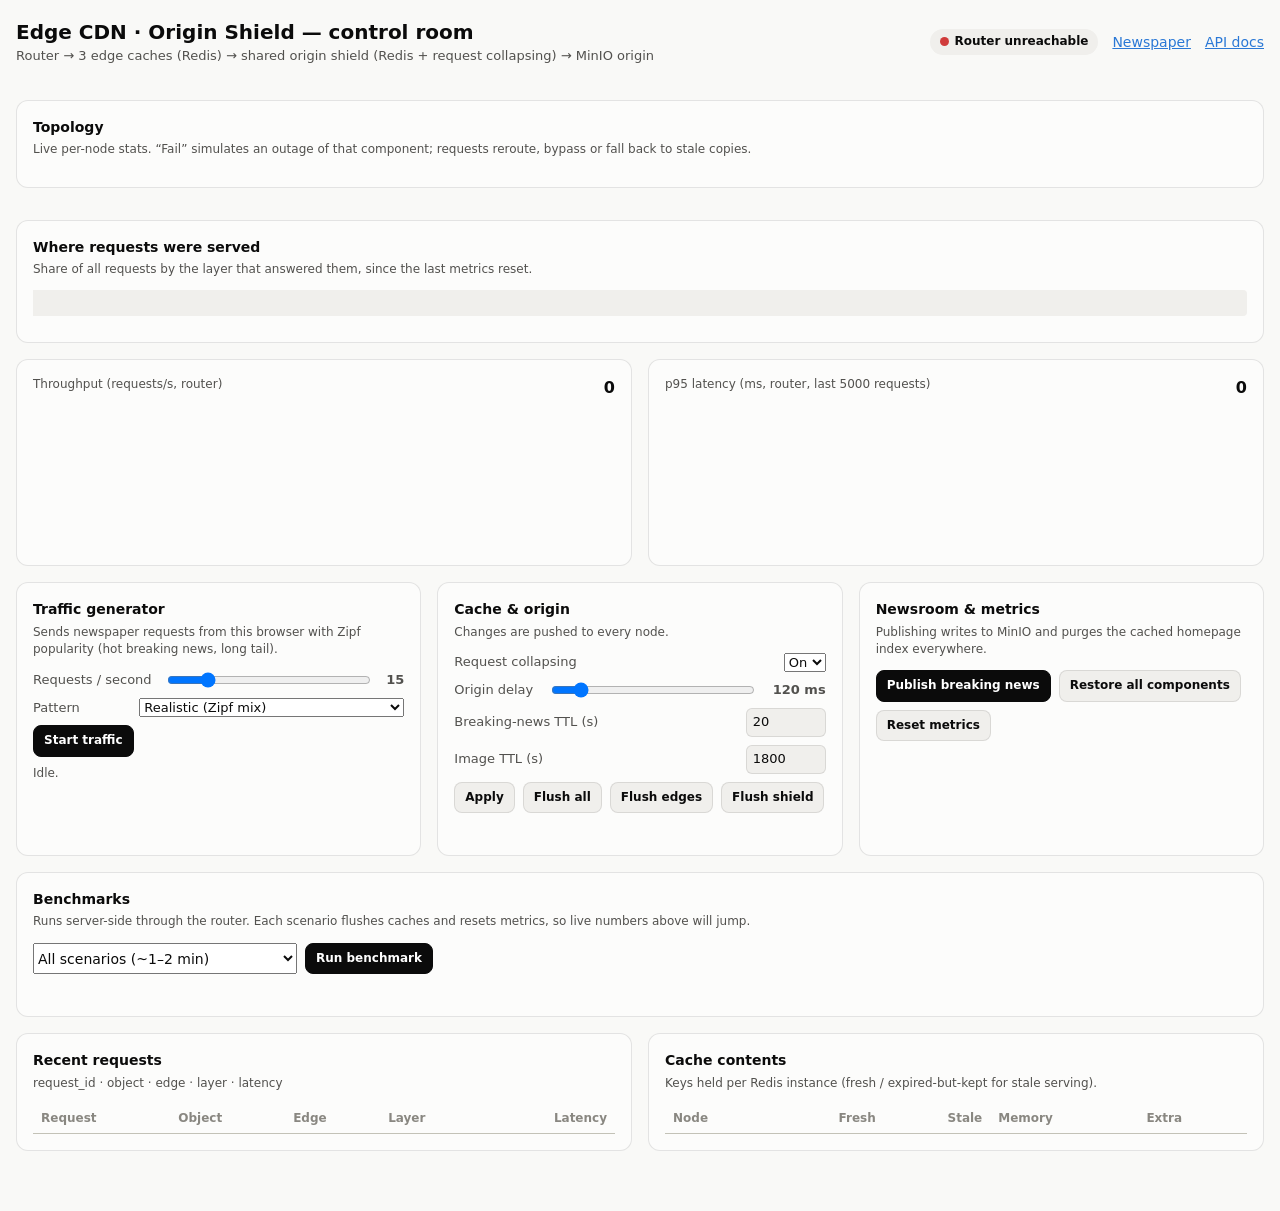
==== services/web/dashboard.html @ c7ac7384 "Fixed the stop button" ====
<!doctype html>
<html lang="en">
<head>
<meta charset="utf-8">
<meta name="viewport" content="width=device-width, initial-scale=1">
<title>CDN Control Room</title>
<script src="config.js"></script>
<script>document.write('<link rel="icon" href="' + CDN_API + '/content/static:logo.svg" type="image/svg+xml">');</script>
<style>
:root {
  color-scheme: light;
  --page: #f9f9f7; --surface: #fcfcfb; --surface-2: #f0efec;
  --ink: #0b0b0b; --ink-2: #52514e; --muted: #898781;
  --grid: #e1e0d9; --axis: #c3c2b7; --border: rgba(11,11,11,0.10);
  --s1: #2a78d6; --s2: #eb6834; --s3: #1baf7a; --s4: #eda100; --s5: #e87ba4;
  --good: #0ca30c; --warning: #fab219; --critical: #d03b3b;
  --btn: #0b0b0b; --btn-ink: #ffffff;
}
@media (prefers-color-scheme: dark) {
  :root:not([data-theme="light"]) {
    color-scheme: dark;
    --page: #0d0d0d; --surface: #1a1a19; --surface-2: #262624;
    --ink: #f0efec; --ink-2: #c3c2b7; --muted: #898781;
    --grid: #2c2c2a; --axis: #383835; --border: rgba(255,255,255,0.10);
    --s1: #3987e5; --s2: #d95926; --s3: #199e70; --s4: #c98500; --s5: #d55181;
    --btn: #f0efec; --btn-ink: #0b0b0b;
  }
}
:root[data-theme="dark"] {
  color-scheme: dark;
  --page: #0d0d0d; --surface: #1a1a19; --surface-2: #262624;
  --ink: #f0efec; --ink-2: #c3c2b7; --muted: #898781;
  --grid: #2c2c2a; --axis: #383835; --border: rgba(255,255,255,0.10);
  --s1: #3987e5; --s2: #d95926; --s3: #199e70; --s4: #c98500; --s5: #d55181;
  --btn: #f0efec; --btn-ink: #0b0b0b;
}
* { box-sizing: border-box; }
body { margin: 0; background: var(--page); color: var(--ink); font: 14px/1.45 system-ui, -apple-system, "Segoe UI", sans-serif; }
a { color: var(--s1); }
.wrap { max-width: 1280px; margin: 0 auto; padding: 0 16px 60px; }
header.top { display: flex; align-items: center; justify-content: space-between; gap: 12px; padding: 18px 0; flex-wrap: wrap; }
header.top h1 { font-size: 20px; margin: 0; }
header.top .sub { color: var(--ink-2); font-size: 13px; }
.links { display: flex; gap: 14px; align-items: center; flex-wrap: wrap; }
.pill { display: inline-flex; align-items: center; gap: 6px; padding: 4px 10px; border-radius: 99px; background: var(--surface-2); font-weight: 600; font-size: 12px; }
.dot { width: 9px; height: 9px; border-radius: 50%; display: inline-block; flex: none; }
.panel { background: var(--surface); border: 1px solid var(--border); border-radius: 12px; padding: 16px; margin-top: 16px; }
.panel h2 { font-size: 14px; margin: 0 0 4px; }
.panel .hint { color: var(--ink-2); font-size: 12px; margin: 0 0 12px; }
.row { display: grid; gap: 16px; }
.row.two { grid-template-columns: minmax(0, 1fr) minmax(0, 1fr); }
.row.three { grid-template-columns: repeat(3, minmax(0, 1fr)); }

/* topology */
.topo { display: grid; grid-template-columns: 1fr 1fr 1.2fr 1.1fr 1.1fr; gap: 26px; align-items: center; }
.col { display: flex; flex-direction: column; gap: 10px; position: relative; }
.col:not(:last-child)::after { content: "→"; position: absolute; right: -20px; top: 50%; transform: translateY(-50%); color: var(--muted); font-size: 18px; }
.node { border: 1px solid var(--border); border-radius: 10px; padding: 10px; background: var(--surface); }
.node.down { border-color: var(--critical); box-shadow: inset 0 0 0 1px var(--critical); }
.node .name { font-weight: 700; display: flex; align-items: center; justify-content: space-between; gap: 6px; }
.node .role { color: var(--muted); font-size: 11px; }
.node .stats { display: grid; grid-template-columns: 1fr 1fr; gap: 2px 8px; margin: 8px 0; font-size: 12px; font-variant-numeric: tabular-nums; }
.node .stats b { font-weight: 600; }
.node .stats span { color: var(--ink-2); }
.status { font-size: 11px; font-weight: 700; display: inline-flex; align-items: center; gap: 4px; }
button, select, input { font: inherit; color: var(--ink); }
button { border: 1px solid var(--border); background: var(--surface-2); padding: 6px 10px; border-radius: 8px; cursor: pointer; font-weight: 600; font-size: 12px; }
button:hover { border-color: var(--axis); }
button.primary { background: var(--btn); color: var(--btn-ink); border-color: var(--btn); }
button.danger { color: var(--critical); }
button:disabled { opacity: .5; cursor: not-allowed; }
.node button { width: 100%; }

/* KPI tiles */
.tiles { display: grid; grid-template-columns: repeat(5, minmax(0, 1fr)); gap: 12px; }
.tile { background: var(--surface); border: 1px solid var(--border); border-radius: 12px; padding: 12px 14px; }
.tile .label { color: var(--ink-2); font-size: 12px; }
.tile .value { font-size: 26px; font-weight: 650; margin-top: 2px; }
.tile .note { color: var(--muted); font-size: 11px; }

/* layer mix */
.stack { display: flex; height: 26px; gap: 2px; margin: 8px 0 10px; }
.stack div { min-width: 0; height: 100%; }
.stack div:first-child { border-radius: 4px 0 0 4px; }
.stack div:last-child { border-radius: 0 4px 4px 0; }
.stack .empty { flex: 1; background: var(--surface-2); border-radius: 4px; }
.legend { display: flex; flex-wrap: wrap; gap: 6px 16px; font-size: 12px; color: var(--ink-2); }
.legend span { display: inline-flex; gap: 6px; align-items: center; }
.legend b { color: var(--ink); font-variant-numeric: tabular-nums; }

/* charts */
.chart { position: relative; height: 150px; }
.chart svg { width: 100%; height: 100%; display: block; overflow: visible; }
.tip { position: absolute; pointer-events: none; background: var(--ink); color: var(--page); font-size: 12px; padding: 4px 8px; border-radius: 6px; white-space: nowrap; transform: translate(-50%, -120%); display: none; }
.chart-title { display: flex; justify-content: space-between; color: var(--ink-2); font-size: 12px; }
.chart-title b { color: var(--ink); font-size: 16px; }

/* controls */
.controls label { display: flex; justify-content: space-between; gap: 8px; align-items: center; margin: 8px 0; color: var(--ink-2); font-size: 13px; }
.controls input[type=range] { flex: 1; max-width: 55%; }
.controls input[type=number] { width: 80px; padding: 4px 6px; border-radius: 6px; border: 1px solid var(--border); background: var(--surface-2); }
.btns { display: flex; flex-wrap: wrap; gap: 8px; margin-top: 8px; }
.msg { font-size: 12px; color: var(--ink-2); min-height: 18px; margin-top: 8px; }

/* tables */
table { width: 100%; border-collapse: collapse; font-size: 12px; font-variant-numeric: tabular-nums; }
th { text-align: left; color: var(--muted); font-weight: 600; padding: 6px 8px; border-bottom: 1px solid var(--axis); white-space: nowrap; }
td { padding: 6px 8px; border-bottom: 1px solid var(--grid); white-space: nowrap; }
td.num, th.num { text-align: right; }
.scroll { overflow-x: auto; }
.reqs { max-height: 320px; overflow: auto; }

/* benchmark results */
.bench { margin-top: 14px; border-top: 1px solid var(--grid); padding-top: 12px; }
.bench h3 { font-size: 13px; margin: 0; }
.bench p { margin: 2px 0 10px; color: var(--ink-2); font-size: 12px; }
.bars { display: grid; grid-template-columns: minmax(120px, 190px) 1fr; gap: 6px 10px; align-items: center; margin-bottom: 10px; font-size: 12px; }
.bar { height: 16px; background: var(--s1); border-radius: 0 4px 4px 0; min-width: 2px; position: relative; }
.bar-wrap { display: flex; align-items: center; gap: 8px; }
.bar-wrap span { color: var(--ink); font-variant-numeric: tabular-nums; white-space: nowrap; }
.kv { display: flex; flex-wrap: wrap; gap: 6px 14px; font-size: 12px; color: var(--ink-2); margin: 6px 0 4px; }
.kv b { color: var(--ink); }

@media (max-width: 1000px) {
  .topo { grid-template-columns: 1fr; gap: 22px; }
  .col:not(:last-child)::after { content: "↓"; right: 50%; top: auto; bottom: -21px; transform: none; }
  .tiles { grid-template-columns: repeat(2, minmax(0, 1fr)); }
  .row.two, .row.three { grid-template-columns: 1fr; }
}
</style>
</head>
<body>
<div class="wrap">
  <header class="top">
    <div><h1>Edge CDN · Origin Shield — control room</h1>
      <div class="sub">Router → 3 edge caches (Redis) → shared origin shield (Redis + request collapsing) → MinIO origin</div></div>
    <div class="links"><span class="pill" id="overall"><span class="dot"></span>…</span>
      <a href="index.html">Newspaper</a><a id="api-docs" href="#">API docs</a></div>
  </header>

  <section class="panel">
    <h2>Topology</h2>
    <p class="hint">Live per-node stats. “Fail” simulates an outage of that component; requests reroute, bypass or fall back to stale copies.</p>
    <div class="topo" id="topo"></div>
  </section>

  <section class="tiles" id="tiles" style="margin-top:16px"></section>

  <section class="panel">
    <h2>Where requests were served</h2>
    <p class="hint">Share of all requests by the layer that answered them, since the last metrics reset.</p>
    <div class="stack" id="stack"><div class="empty"></div></div>
    <div class="legend" id="legend"></div>
  </section>

  <div class="row two">
    <section class="panel"><div class="chart-title"><span>Throughput (requests/s, router)</span><b id="rps-now">0</b></div>
      <div class="chart" id="chart-rps"></div></section>
    <section class="panel"><div class="chart-title"><span>p95 latency (ms, router, last 5000 requests)</span><b id="p95-now">0</b></div>
      <div class="chart" id="chart-p95"></div></section>
  </div>

  <div class="row three">
    <section class="panel controls">
      <h2>Traffic generator</h2>
      <p class="hint">Sends newspaper requests from this browser with Zipf popularity (hot breaking news, long tail).</p>
      <label>Requests / second <input type="range" id="rps" min="1" max="80" value="15"><b id="rps-val">15</b></label>
      <label>Pattern <select id="pattern"><option value="zipf">Realistic (Zipf mix)</option>
        <option value="breaking">Breaking-news burst (one hot article)</option><option value="uniform">Uniform (cache-unfriendly)</option></select></label>
      <div class="btns"><button class="primary" id="traffic">Start traffic</button></div>
      <div class="msg" id="traffic-msg">Idle.</div>
    </section>

    <section class="panel controls">
      <h2>Cache &amp; origin</h2>
      <p class="hint">Changes are pushed to every node.</p>
      <label>Request collapsing <select id="collapsing"><option value="true">On</option><option value="false">Off</option></select></label>
      <label>Origin delay <input type="range" id="delay" min="0" max="1000" step="10" value="120"><b id="delay-val">120 ms</b></label>
      <label>Breaking-news TTL (s) <input type="number" id="ttl-breaking" min="1" value="20"></label>
      <label>Image TTL (s) <input type="number" id="ttl-image" min="1" value="1800"></label>
      <div class="btns"><button id="apply">Apply</button><button id="flush-all">Flush all</button>
        <button id="flush-edges">Flush edges</button><button id="flush-shield">Flush shield</button></div>
      <div class="msg" id="config-msg"></div>
    </section>

    <section class="panel controls">
      <h2>Newsroom &amp; metrics</h2>
      <p class="hint">Publishing writes to MinIO and purges the cached homepage index everywhere.</p>
      <div class="btns"><button class="primary" id="publish">Publish breaking news</button>
        <button id="restore">Restore all components</button><button id="reset">Reset metrics</button></div>
      <div class="msg" id="news-msg"></div>
    </section>
  </div>

  <section class="panel">
    <h2>Benchmarks</h2>
    <p class="hint">Runs server-side through the router. Each scenario flushes caches and resets metrics, so live numbers above will jump.</p>
    <div class="btns">
      <select id="scenario">
        <option value="all">All scenarios (~1–2 min)</option>
        <option value="workload">Realistic workload</option>
        <option value="direct_vs_edge">Direct origin vs edge cache</option>
        <option value="shield_vs_origin">Shield hit vs origin fetch</option>
        <option value="collapsing">With vs without request collapsing</option>
        <option value="delayed_origin">Normal vs delayed origin</option>
        <option value="failures">Edge / shield / origin failures</option>
      </select>
      <button class="primary" id="run-bench">Run benchmark</button>
    </div>
    <div class="msg" id="bench-msg"></div>
    <div id="bench-results"></div>
  </section>

  <div class="row two">
    <section class="panel"><h2>Recent requests</h2><p class="hint">request_id · object · edge · layer · latency</p>
      <div class="reqs scroll"><table><thead><tr><th>Request</th><th>Object</th><th>Edge</th><th>Layer</th><th class="num">Latency</th></tr></thead>
        <tbody id="reqs"></tbody></table></div></section>
    <section class="panel"><h2>Cache contents</h2><p class="hint">Keys held per Redis instance (fresh / expired-but-kept for stale serving).</p>
      <div class="scroll"><table><thead><tr><th>Node</th><th class="num">Fresh</th><th class="num">Stale</th><th>Memory</th><th>Extra</th></tr></thead>
        <tbody id="caches"></tbody></table></div></section>
  </div>
</div>

<script>
"use strict";
const LAYERS = [
  ["HIT-EDGE", "Edge hit", "--s1"],
  ["HIT-SHIELD", "Shield hit", "--s2"],
  ["MISS-ORIGIN", "Origin fetch", "--s3"],
  ["MISS-COLLAPSED", "Collapsed wait", "--s4"],
  ["STALE", "Stale served", "--s5"],
  ["ERROR", "Error", "--critical"],
];
const layerGroup = (l) => l.startsWith("STALE") ? "STALE" : l === "MISS-ORIGIN-BYPASS" ? "MISS-ORIGIN"
  : LAYERS.some(([k]) => k === l) ? l : "ERROR";
const $ = (id) => document.getElementById(id);
const esc = (s) => String(s ?? "").replace(/[&<>"']/g, (c) => ({ "&": "&amp;", "<": "&lt;", ">": "&gt;", '"': "&quot;", "'": "&#39;" }[c]));
const pct = (v) => (v * 100).toFixed(1) + "%";
const fmt = (v, d = 0) => Number(v || 0).toLocaleString(undefined, { maximumFractionDigits: d, minimumFractionDigits: d });
const history = { rps: [], p95: [] };
let last = null;

$("api-docs").href = CDN_API + "/docs";
let controlToken = "";
try { controlToken = sessionStorage.getItem("control-token") || ""; } catch (e) { /* storage blocked */ }

async function api(path, opts = {}) {
  const headers = { "content-type": "application/json" };
  if (controlToken) headers["x-control-token"] = controlToken;
  const resp = await fetch(CDN_API + path, { headers, ...opts,
    body: opts.body ? JSON.stringify(opts.body) : undefined });
  if (resp.status === 401) {
    const entered = window.prompt("This action needs the control token (CONTROL_TOKEN):");
    if (entered) {
      controlToken = entered.trim();
      try { sessionStorage.setItem("control-token", controlToken); } catch (e) { /* storage blocked */ }
      return api(path, opts);
    }
    throw new Error("control token required");
  }
  const data = await resp.json().catch(() => ({}));
  if (!resp.ok) throw new Error(data.error || resp.status);
  return data;
}

/* ---------- topology */
const NODE_ORDER = [["users"], ["router"], ["edge-1", "edge-2", "edge-3"], ["shield"], ["origin"]];
function nodeCard(name, m, health) {
  if (name === "users") {
    return `<div class="node"><div class="name">Readers</div><div class="role">browsers + load generator</div>
      <div class="stats"><span>sent</span><b>${fmt(gen.sent)}</b><span>failed</span><b>${fmt(gen.failed)}</b></div></div>`;
  }
  if (name === "router") {
    const s = m.summary;
    return `<div class="node"><div class="name">Router <span class="status"><span class="dot" style="background:var(--good)"></span>UP</span></div>
      <div class="role">round-robin + health checks</div>
      <div class="stats"><span>req/s</span><b>${fmt(s.throughput_rps, 1)}</b><span>p95</span><b>${fmt(s.p95_latency_ms, 1)} ms</b>
      <span>failovers</span><b>${fmt(s.failovers)}</b><span>errors</span><b>${fmt(s.errors)}</b></div></div>`;
  }
  const n = m.nodes[name] || {};
  const up = health[name] ? health[name].up : false;
  const down = n.down || !up;
  const c = n.counters || {};
  const lat = n.latency || {};
  const status = down ? `<span class="status" style="color:var(--critical)"><span class="dot" style="background:var(--critical)"></span>DOWN</span>`
    : `<span class="status"><span class="dot" style="background:var(--good)"></span>UP</span>`;
  let stats = "";
  if (name.startsWith("edge")) {
    const req = c.requests || 0;
    stats = `<span>hit</span><b>${req ? pct((c.hits || 0) / req) : "–"}</b><span>p95</span><b>${fmt(lat.p95_ms, 1)} ms</b>
      <span>served</span><b>${fmt(req)}</b><span>bypass</span><b>${fmt(c.shield_bypass)}</b>`;
  } else if (name === "shield") {
    const req = c.requests || 0;
    stats = `<span>hit</span><b>${req ? pct((c.hits || 0) / req) : "–"}</b><span>collapsed</span><b>${fmt(c.collapsed)}</b>
      <span>origin fetch</span><b>${fmt(c.origin_fetches)}</b><span>stale</span><b>${fmt(c.stale_served)}</b>
      <span>circuit</span><b>${esc(shieldExtra.circuit || "–")}</b><span>pool</span><b>${esc(shieldExtra.pool || "–")}</b>`;
  } else {
    stats = `<span>requests</span><b>${fmt(c.origin_requests)}</b><span>p95</span><b>${fmt(lat.p95_ms, 1)} ms</b>
      <span>errors</span><b>${fmt(c.storage_errors)}</b><span>published</span><b>${fmt(c.published)}</b>`;
  }
  const role = name.startsWith("edge") ? "FastAPI + Redis" : name === "shield" ? "FastAPI + shared Redis" : "FastAPI + MinIO";
  return `<div class="node ${down ? "down" : ""}"><div class="name">${esc(name)} ${status}</div><div class="role">${role}</div>
    <div class="stats">${stats}</div>
    <button class="${down ? "" : "danger"}" data-fail="${esc(name)}" data-down="${down ? "false" : "true"}">${down ? "Restore" : "Fail"}</button></div>`;
}
let shieldExtra = {};
function renderTopo(m) {
  $("topo").innerHTML = NODE_ORDER.map((col) => `<div class="col">${col.map((n) => nodeCard(n, m, m.health)).join("")}</div>`).join("");
}
$("topo").addEventListener("click", async (ev) => {
  const b = ev.target.closest("button[data-fail]");
  if (!b) return;
  b.disabled = true;
  try { await api(`/failure/${b.dataset.fail}`, { method: "POST", body: { down: b.dataset.down === "true" } }); }
  catch (e) { alert(e.message); }
  refresh();
});

/* ---------- tiles + layer mix */
function renderTiles(s) {
  const tiles = [
    ["Requests", fmt(s.total_requests), "through the router"],
    ["Edge hit ratio", pct(s.edge_hit_ratio), "served by the first edge"],
    ["Cache hit ratio", pct(s.cache_hit_ratio), "edge + shield + stale"],
    ["Avg latency", fmt(s.avg_latency_ms, 1) + " ms", `p95 ${fmt(s.p95_latency_ms, 1)} · p99 ${fmt(s.p99_latency_ms, 1)} ms`],
    ["Throughput", fmt(s.throughput_rps, 1) + " /s", "last 10 s"],
    ["Origin requests", fmt(s.origin_requests), "reached MinIO"],
    ["Shield hit ratio", pct(s.shield_hit_ratio), "of edge misses"],
    ["Collapsing efficiency", pct(s.collapsing_efficiency), `${fmt(s.collapsed_requests)} requests rode along`],
    ["Stale served", fmt(s.stale_served), `${fmt(s.shield_bypasses)} shield bypasses`],
    ["Miss rate", pct(s.miss_rate), `${fmt(s.failovers)} failovers · ${fmt(s.errors)} errors`],
  ];
  $("tiles").innerHTML = tiles.map(([l, v, n]) => `<div class="tile"><div class="label">${l}</div><div class="value">${v}</div><div class="note">${n}</div></div>`).join("");
}
function renderStack(s) {
  const groups = {};
  Object.entries(s.layers || {}).forEach(([k, v]) => { const g = layerGroup(k); groups[g] = (groups[g] || 0) + v; });
  const total = Object.values(groups).reduce((a, b) => a + b, 0);
  $("stack").innerHTML = total ? LAYERS.filter(([k]) => groups[k]).map(([k, label, color]) =>
    `<div title="${label}: ${fmt(groups[k])} (${pct(groups[k] / total)})" style="flex:${groups[k]};background:var(${color})"></div>`).join("")
    : `<div class="empty"></div>`;
  $("legend").innerHTML = LAYERS.map(([k, label, color]) =>
    `<span><span class="dot" style="background:var(${color})"></span>${label} <b>${fmt(groups[k] || 0)}</b>${total ? ` (${pct((groups[k] || 0) / total)})` : ""}</span>`).join("");
}

/* ---------- line charts with hover */
function lineChart(el, points, unit) {
  const w = el.clientWidth || 400, h = el.clientHeight || 150, padL = 36, padB = 18;
  const max = Math.max(1, ...points.map((p) => p.v)) * 1.15;
  const x = (i) => padL + (i / Math.max(1, 59)) * (w - padL - 4);
  const y = (v) => (h - padB) - (v / max) * (h - padB - 6);
  const ticks = [0, max / 2, max].map((t) => `<line x1="${padL}" x2="${w}" y1="${y(t)}" y2="${y(t)}" stroke="var(--grid)"/>
    <text x="${padL - 6}" y="${y(t) + 4}" text-anchor="end" font-size="10" fill="var(--muted)">${fmt(t, t < 10 ? 1 : 0)}</text>`).join("");
  const path = points.map((p, i) => `${i ? "L" : "M"}${x(i).toFixed(1)},${y(p.v).toFixed(1)}`).join("");
  el.innerHTML = `<svg viewBox="0 0 ${w} ${h}" preserveAspectRatio="none">${ticks}
    <line x1="${padL}" x2="${w}" y1="${h - padB}" y2="${h - padB}" stroke="var(--axis)"/>
    <path d="${path}" fill="none" stroke="var(--s1)" stroke-width="2" stroke-linejoin="round"/>
    <text x="${padL}" y="${h - 4}" font-size="10" fill="var(--muted)">${points.length ? "−" + points.length + " s" : ""}</text>
    <text x="${w}" y="${h - 4}" font-size="10" fill="var(--muted)" text-anchor="end">now</text>
    <line class="cross" y1="0" y2="${h - padB}" stroke="var(--axis)" visibility="hidden"/>
    <circle class="pt" r="4" fill="var(--s1)" stroke="var(--surface)" stroke-width="2" visibility="hidden"/>
    <rect x="${padL}" y="0" width="${w - padL}" height="${h - padB}" fill="transparent"/></svg><div class="tip"></div>`;
  const svg = el.querySelector("svg"), tip = el.querySelector(".tip");
  svg.addEventListener("mousemove", (ev) => {
    if (!points.length) return;
    const r = svg.getBoundingClientRect();
    const px = (ev.clientX - r.left) * (w / r.width);
    const i = Math.max(0, Math.min(points.length - 1, Math.round((px - padL) / (w - padL - 4) * 59)));
    const p = points[i];
    svg.querySelector(".cross").setAttribute("x1", x(i)); svg.querySelector(".cross").setAttribute("x2", x(i));
    svg.querySelector(".cross").setAttribute("visibility", "visible");
    const c = svg.querySelector(".pt"); c.setAttribute("cx", x(i)); c.setAttribute("cy", y(p.v)); c.setAttribute("visibility", "visible");
    tip.style.display = "block"; tip.style.left = (x(i) / w * r.width) + "px"; tip.style.top = (y(p.v) / h * r.height) + "px";
    tip.textContent = `${fmt(p.v, 1)} ${unit} · ${new Date(p.t).toLocaleTimeString()}`;
  });
  svg.addEventListener("mouseleave", () => { tip.style.display = "none";
    svg.querySelectorAll(".cross,.pt").forEach((e) => e.setAttribute("visibility", "hidden")); });
}

/* ---------- polling */
async function refresh() {
  try {
    const m = await api("/metrics");
    last = m;
    const s = m.summary;
    const h = m.health;
    const downs = Object.entries(h).filter(([, v]) => !v.up).map(([k]) => k);
    $("overall").innerHTML = downs.length
      ? `<span class="dot" style="background:var(--critical)"></span>Degraded: ${esc(downs.join(", "))} down`
      : `<span class="dot" style="background:var(--good)"></span>All components healthy`;
    renderTopo(m); renderTiles(s); renderStack(s);
    const now = Date.now();
    history.rps.push({ t: now, v: s.throughput_rps }); history.p95.push({ t: now, v: s.p95_latency_ms });
    if (history.rps.length > 60) { history.rps.shift(); history.p95.shift(); }
    $("rps-now").textContent = fmt(s.throughput_rps, 1); $("p95-now").textContent = fmt(s.p95_latency_ms, 1) + " ms";
    lineChart($("chart-rps"), history.rps, "req/s"); lineChart($("chart-p95"), history.p95, "ms");
  } catch (e) {
    $("overall").innerHTML = `<span class="dot" style="background:var(--critical)"></span>Router unreachable`;
  }
}
async function refreshSlow() {
  try {
    const reqs = await api("/api/requests?limit=60");
    $("reqs").innerHTML = reqs.map((r) => `<tr><td>${esc(r.request_id)}</td><td>${esc(r.object_id)}</td><td>${esc(r.edge_id)}</td>
      <td><span class="dot" style="background:var(${(LAYERS.find(([k]) => k === layerGroup(r.cache_layer)) || LAYERS[5])[2]})"></span> ${esc(r.cache_layer)}</td>
      <td class="num">${fmt(r.latency_ms, 1)} ms</td></tr>`).join("") || `<tr><td colspan="5">No requests yet — start traffic or open the newspaper.</td></tr>`;
    const st = await api("/cache/status");
    const sh = st.shield || {};
    shieldExtra = sh.circuit ? { circuit: sh.circuit.state, pool: `${sh.pool.active}/${sh.pool.size} (+${sh.pool.waiting})` } : {};
    $("caches").innerHTML = Object.entries(st).map(([name, s]) => {
      const c = s.cache || {};
      const extra = name === "shield" && s.circuit ? `circuit ${s.circuit.state}, ${s.circuit.trips} trips`
        : name === "origin" && s.seed ? `seeded: ${s.seed.seeded ? "yes" : "no"}` : s.error ? s.error : s.down ? "DOWN" : "";
      return `<tr><td>${esc(name)}</td><td class="num">${c.fresh_keys ?? "–"}</td><td class="num">${c.stale_keys ?? "–"}</td>
        <td>${esc(c.used_memory || c.error || "–")}</td><td>${esc(extra)}</td></tr>`;
    }).join("");
  } catch (e) { /* router restarting */ }
}

/* ---------- traffic generator (in browser) */
const gen = { on: false, sent: 0, failed: 0, inflight: 0, objects: [], timer: null };
async function loadObjects() {
  const idx = await api("/content/index:latest");
  gen.objects = [];
  idx.articles.forEach((a) => gen.objects.push(`article:${a.article_id}`, `thumbnail:${a.article_id}`, `image:${a.article_id}`));
  gen.objects.push("static:homepage.css", "static:app.js", "static:logo.svg", "index:latest");
  gen.weights = gen.objects.map((_, i) => 1 / Math.pow(i + 1, 1.1));
  gen.total = gen.weights.reduce((a, b) => a + b, 0);
}
function pick() {
  const mode = $("pattern").value;
  if (mode === "breaking") return Math.random() < 0.8 ? gen.objects[0] : gen.objects[1 + Math.floor(Math.random() * 3)];
  if (mode === "uniform") return gen.objects[Math.floor(Math.random() * gen.objects.length)];
  let r = Math.random() * gen.total;
  for (let i = 0; i < gen.objects.length; i++) { r -= gen.weights[i]; if (r <= 0) return gen.objects[i]; }
  return gen.objects[0];
}
function tick() {
  if (!gen.on) { clearInterval(gen.timer); gen.timer = null; return; }
  const n = Number($("rps").value) / 10;
  const count = Math.floor(n) + (Math.random() < n % 1 ? 1 : 0);
  for (let i = 0; i < count && gen.inflight < 150; i++) {
    gen.inflight++; gen.sent++;
    fetch(`${CDN_API}/content/${pick()}`, { cache: "no-store" }).then((r) => { if (!r.ok) gen.failed++; return r.arrayBuffer(); })
      .catch(() => gen.failed++).finally(() => gen.inflight--);
  }
  $("traffic-msg").textContent = `Sending ~${$("rps").value} req/s · ${fmt(gen.sent)} sent · ${fmt(gen.failed)} failed`;
}
$("traffic").addEventListener("click", async () => {
  if (gen.starting) return;
  if (gen.on) { gen.on = false; clearInterval(gen.timer); gen.timer = null; $("traffic").textContent = "Start traffic"; $("traffic-msg").textContent = "Stopped."; return; }
  gen.starting = true; $("traffic").disabled = true; $("traffic-msg").textContent = "Loading article list…";
  try { await loadObjects(); }
  catch (e) { $("traffic-msg").textContent = "Could not load the article list: " + e.message; return; }
  finally { gen.starting = false; $("traffic").disabled = false; }
  clearInterval(gen.timer);
  gen.on = true; $("traffic").textContent = "Stop traffic"; gen.timer = setInterval(tick, 100);
});
$("rps").addEventListener("input", () => { $("rps-val").textContent = $("rps").value; });

/* ---------- config + actions */
$("delay").addEventListener("input", () => { $("delay-val").textContent = $("delay").value + " ms"; });
async function loadConfig() {
  const c = await api("/config");
  $("collapsing").value = String(c.collapsing); $("delay").value = c.origin_delay_ms; $("delay-val").textContent = c.origin_delay_ms + " ms";
  $("ttl-breaking").value = c.ttls.breaking; $("ttl-image").value = c.ttls.image;
}
$("apply").addEventListener("click", async () => {
  try {
    await api("/config", { method: "POST", body: { collapsing: $("collapsing").value === "true", origin_delay_ms: Number($("delay").value),
      ttls: { breaking: Number($("ttl-breaking").value), image: Number($("ttl-image").value), thumbnail: Number($("ttl-image").value) } } });
    $("config-msg").textContent = "Applied to all nodes.";
  } catch (e) { $("config-msg").textContent = "Failed: " + e.message; }
});
for (const layer of ["all", "edges", "shield"]) {
  $(`flush-${layer}`).addEventListener("click", async () => {
    const r = await api("/cache/flush", { method: "POST", body: { layer } });
    const n = Object.values(r.result).reduce((a, b) => a + (b.flushed || 0), 0);
    $("config-msg").textContent = `Flushed ${n} objects from ${layer}.`; refreshSlow();
  });
}
$("publish").addEventListener("click", async () => {
  try {
    const r = await api("/api/publish", { method: "POST", body: {} });
    $("news-msg").innerHTML = `Published <a href="index.html#/article/${esc(r.published.article_id)}">${esc(r.published.title)}</a>`;
    if (gen.on) loadObjects();
  } catch (e) { $("news-msg").textContent = "Publish failed: " + e.message; }
});
$("restore").addEventListener("click", async () => { await api("/failure/reset", { method: "POST", body: {} }); $("news-msg").textContent = "All components restored."; refresh(); });
$("reset").addEventListener("click", async () => { await api("/metrics/reset", { method: "POST" }); history.rps = []; history.p95 = []; gen.sent = gen.failed = 0; refresh(); refreshSlow(); });

/* ---------- benchmarks */
const LABELS = {
  workload: "Realistic workload", direct_vs_edge: "Direct origin vs edge cache", shield_vs_origin: "Shield hit vs origin fetch",
  collapsing: "Request collapsing", delayed_origin: "Normal vs delayed origin", failures: "Failure handling",
};
function variants(obj, prefix = "") {
  const out = [];
  for (const [k, v] of Object.entries(obj)) {
    if (!v || typeof v !== "object") continue;
    if ("avg_ms" in v && "requests" in v) out.push([prefix + k.replace(/_/g, " "), v]);
    else if (k !== "server" && k !== "layers") out.push(...variants(v, prefix + k.replace(/_/g, " ") + " · "));
  }
  return out;
}
function renderBench(results) {
  $("bench-results").innerHTML = Object.entries(results).map(([name, r]) => {
    const vs = variants(r);
    const max = Math.max(1, ...vs.map(([, v]) => v.avg_ms));
    const servers = [];
    if (r.server) servers.push(["", r.server]);
    Object.entries(r).forEach(([k, v]) => { if (v && v.server && k !== "server") servers.push([k.replace(/_/g, " ") + ": ", v.server]); });
    return `<div class="bench"><h3>${esc(LABELS[name] || name)}</h3><p>${esc(r.description || "")}${r.speedup_avg ? ` — edge is <b>${r.speedup_avg}×</b> faster on average` : ""}</p>
      <div class="bars">${vs.map(([label, v]) => `<div>${esc(label)}</div><div class="bar-wrap"><div class="bar" style="width:${(v.avg_ms / max * 100).toFixed(1)}%"></div>
        <span>${fmt(v.avg_ms, 1)} ms avg</span></div>`).join("")}</div>
      <div class="scroll"><table><thead><tr><th>Variant</th><th class="num">Requests</th><th class="num">Success</th><th class="num">Cache hit</th>
        <th class="num">Avg</th><th class="num">p95</th><th class="num">Throughput</th><th>Layers</th></tr></thead><tbody>
        ${vs.map(([label, v]) => `<tr><td>${esc(label)}</td><td class="num">${fmt(v.requests)}</td><td class="num">${pct(v.success_rate)}</td>
          <td class="num">${pct(v.cache_hit_ratio)}</td><td class="num">${fmt(v.avg_ms, 1)} ms</td><td class="num">${fmt(v.p95_ms, 1)} ms</td>
          <td class="num">${fmt(v.throughput_rps, 1)}/s</td><td>${esc(Object.entries(v.layers).map(([k, n]) => `${k} ${n}`).join(", "))}</td></tr>`).join("")}
      </tbody></table></div>
      ${servers.map(([p, s]) => `<div class="kv">${esc(p)}${Object.entries(s).map(([k, v]) => `<span>${esc(k.replace(/_/g, " "))}: <b>${typeof v === "number" && v < 1 && v > 0 ? pct(v) : fmt(v, 0)}</b></span>`).join("")}</div>`).join("")}
    </div>`;
  }).join("");
}
let benchTimer = null;
async function pollBench() {
  const b = await api("/api/benchmark");
  if (b.running) {
    $("bench-msg").textContent = `Running “${b.scenario}” for ${Math.round(Date.now() / 1000 - b.started_at)} s…`;
    $("run-bench").disabled = true;
    if (!benchTimer) benchTimer = setInterval(pollBench, 1500);
  } else {
    $("run-bench").disabled = false;
    $("bench-msg").textContent = b.error ? "Benchmark failed: " + b.error : Object.keys(b.results).length ? "Latest results:" : "No benchmark run yet.";
    clearInterval(benchTimer); benchTimer = null;
  }
  renderBench(b.results);
}
$("run-bench").addEventListener("click", async () => {
  try { await api("/api/benchmark", { method: "POST", body: { scenario: $("scenario").value } }); }
  catch (e) { $("bench-msg").textContent = e.message; return; }
  if (!benchTimer) benchTimer = setInterval(pollBench, 1500);
  pollBench();
});

refresh(); refreshSlow(); loadConfig().catch(() => {}); pollBench().catch(() => {});
setInterval(refresh, 1000); setInterval(refreshSlow, 2500);
</script>
</body>
</html>
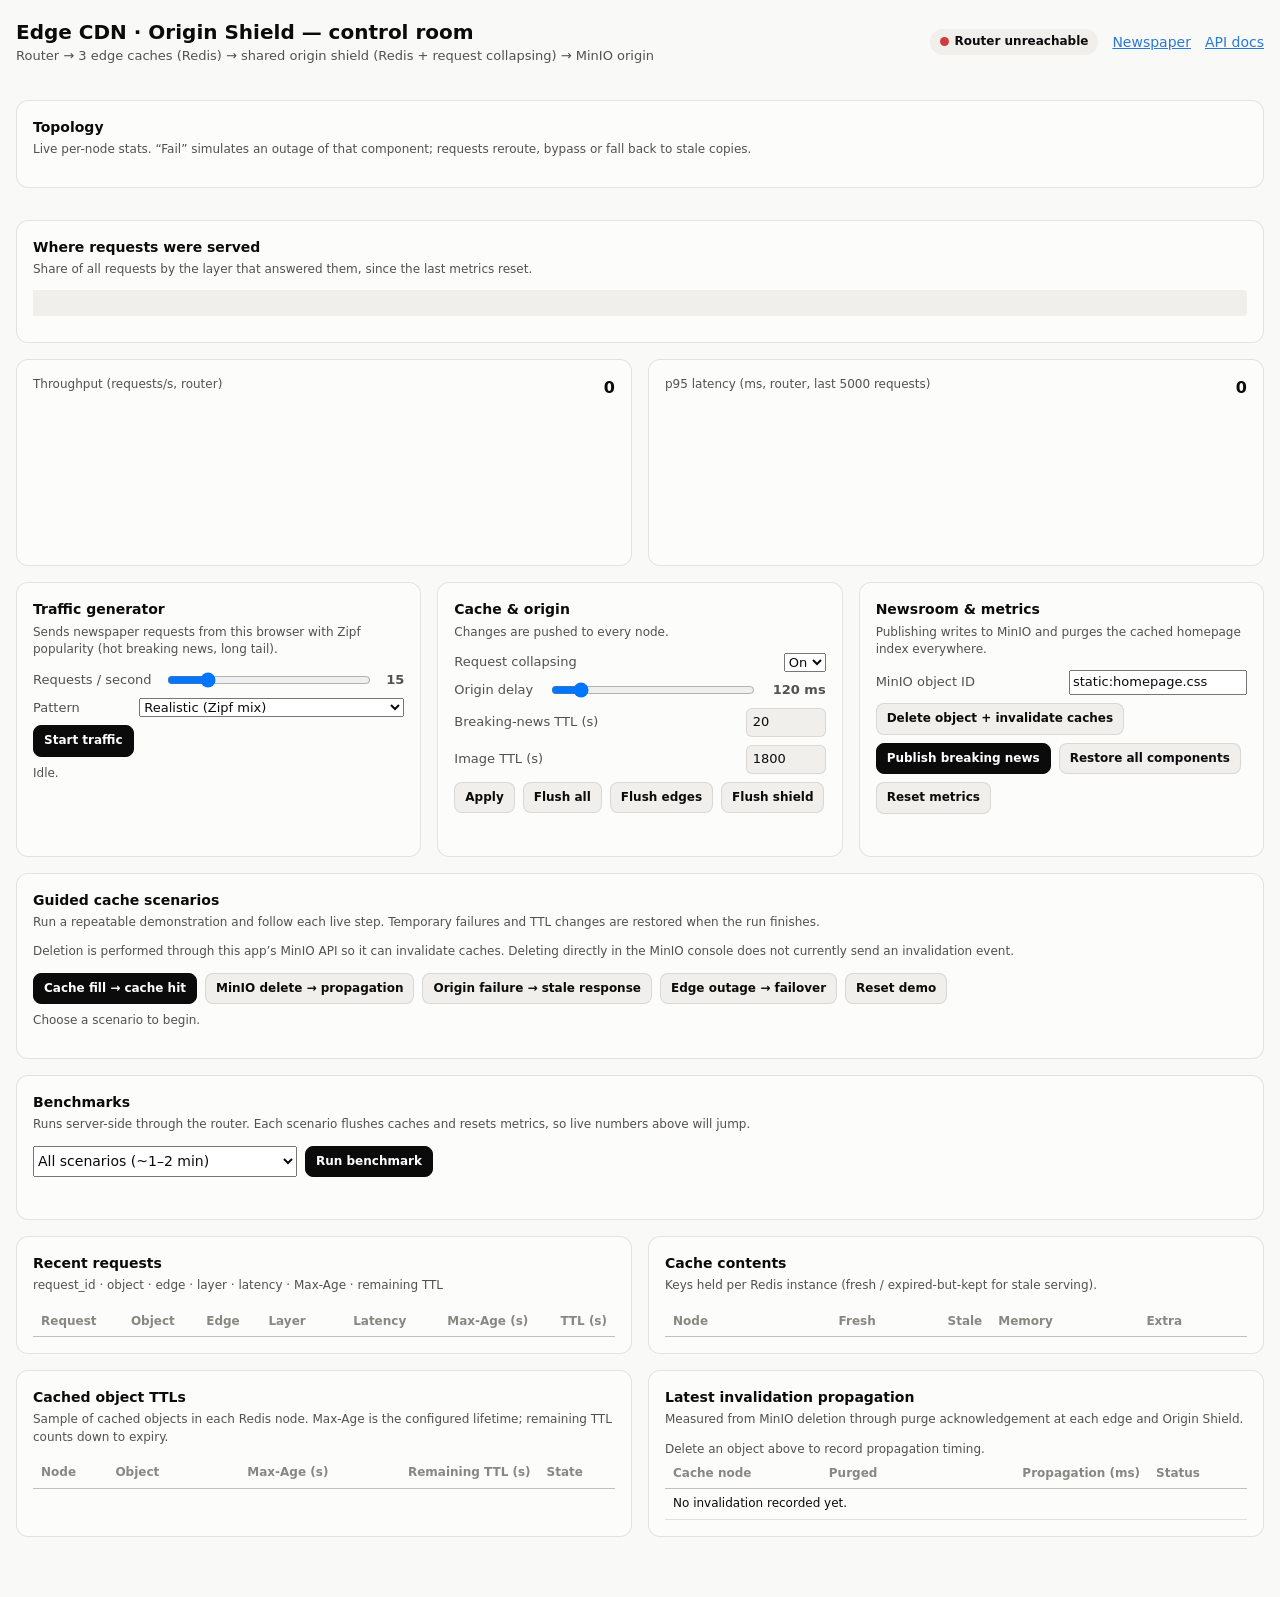
==== commit ef957cc1: "Added required changes" ====
--- a/services/web/dashboard.html
+++ b/services/web/dashboard.html
@@ -120,6 +120,13 @@
 .bar-wrap span { color: var(--ink); font-variant-numeric: tabular-nums; white-space: nowrap; }
 .kv { display: flex; flex-wrap: wrap; gap: 6px 14px; font-size: 12px; color: var(--ink-2); margin: 6px 0 4px; }
 .kv b { color: var(--ink); }
+.scenario-steps { display: grid; gap: 7px; margin-top: 12px; }
+.scenario-step { display: grid; grid-template-columns: 84px 1fr; gap: 10px; padding: 9px 11px; border: 1px solid var(--border); border-radius: 8px; background: var(--surface); }
+.scenario-step .state { font-weight: 700; color: var(--muted); }
+.scenario-step.ok .state { color: var(--good); }
+.scenario-step.fail .state { color: var(--critical); }
+.scenario-step.running .state { color: var(--s1); }
+.scenario-step .detail { color: var(--ink-2); font-size: 12px; }
 
 @media (max-width: 1000px) {
   .topo { grid-template-columns: 1fr; gap: 22px; }
@@ -186,11 +193,28 @@
     <section class="panel controls">
       <h2>Newsroom &amp; metrics</h2>
       <p class="hint">Publishing writes to MinIO and purges the cached homepage index everywhere.</p>
-      <div class="btns"><button class="primary" id="publish">Publish breaking news</button>
+      <label>MinIO object ID <input type="text" id="delete-object" value="static:homepage.css"></label>
+      <div class="btns"><button id="delete-object-btn">Delete object + invalidate caches</button>
+        <button class="primary" id="publish">Publish breaking news</button>
         <button id="restore">Restore all components</button><button id="reset">Reset metrics</button></div>
       <div class="msg" id="news-msg"></div>
     </section>
   </div>
+
+  <section class="panel controls">
+    <h2>Guided cache scenarios</h2>
+    <p class="hint">Run a repeatable demonstration and follow each live step. Temporary failures and TTL changes are restored when the run finishes.</p>
+    <p class="hint">Deletion is performed through this app’s MinIO API so it can invalidate caches. Deleting directly in the MinIO console does not currently send an invalidation event.</p>
+    <div class="btns">
+      <button class="primary" data-demo="cache">Cache fill → cache hit</button>
+      <button data-demo="delete">MinIO delete → propagation</button>
+      <button data-demo="stale">Origin failure → stale response</button>
+      <button data-demo="failover">Edge outage → failover</button>
+      <button id="demo-reset">Reset demo</button>
+    </div>
+    <div class="msg" id="demo-status">Choose a scenario to begin.</div>
+    <div class="scenario-steps" id="demo-steps"></div>
+  </section>
 
   <section class="panel">
     <h2>Benchmarks</h2>
@@ -212,12 +236,21 @@
   </section>
 
   <div class="row two">
-    <section class="panel"><h2>Recent requests</h2><p class="hint">request_id · object · edge · layer · latency</p>
-      <div class="reqs scroll"><table><thead><tr><th>Request</th><th>Object</th><th>Edge</th><th>Layer</th><th class="num">Latency</th></tr></thead>
+    <section class="panel"><h2>Recent requests</h2><p class="hint">request_id · object · edge · layer · latency · Max-Age · remaining TTL</p>
+      <div class="reqs scroll"><table><thead><tr><th>Request</th><th>Object</th><th>Edge</th><th>Layer</th><th class="num">Latency</th><th class="num">Max-Age (s)</th><th class="num">TTL (s)</th></tr></thead>
         <tbody id="reqs"></tbody></table></div></section>
     <section class="panel"><h2>Cache contents</h2><p class="hint">Keys held per Redis instance (fresh / expired-but-kept for stale serving).</p>
       <div class="scroll"><table><thead><tr><th>Node</th><th class="num">Fresh</th><th class="num">Stale</th><th>Memory</th><th>Extra</th></tr></thead>
         <tbody id="caches"></tbody></table></div></section>
+  </div>
+  <div class="row two">
+    <section class="panel"><h2>Cached object TTLs</h2><p class="hint">Sample of cached objects in each Redis node. Max-Age is the configured lifetime; remaining TTL counts down to expiry.</p>
+      <div class="reqs scroll"><table><thead><tr><th>Node</th><th>Object</th><th class="num">Max-Age (s)</th><th class="num">Remaining TTL (s)</th><th>State</th></tr></thead>
+        <tbody id="ttl-samples"></tbody></table></div></section>
+    <section class="panel"><h2>Latest invalidation propagation</h2><p class="hint">Measured from MinIO deletion through purge acknowledgement at each edge and Origin Shield.</p>
+      <div class="msg" id="invalidation-summary">Delete an object above to record propagation timing.</div>
+      <div class="scroll"><table><thead><tr><th>Cache node</th><th>Purged</th><th class="num">Propagation (ms)</th><th>Status</th></tr></thead>
+        <tbody id="invalidation-nodes"><tr><td colspan="4">No invalidation recorded yet.</td></tr></tbody></table></div></section>
   </div>
 </div>
 
@@ -239,6 +272,8 @@
 const fmt = (v, d = 0) => Number(v || 0).toLocaleString(undefined, { maximumFractionDigits: d, minimumFractionDigits: d });
 const history = { rps: [], p95: [] };
 let last = null;
+let baselineConfig = null;
+let demoRunning = false;
 
 $("api-docs").href = CDN_API + "/docs";
 let controlToken = "";
@@ -327,7 +362,7 @@
     ["Origin requests", fmt(s.origin_requests), "reached MinIO"],
     ["Shield hit ratio", pct(s.shield_hit_ratio), "of edge misses"],
     ["Collapsing efficiency", pct(s.collapsing_efficiency), `${fmt(s.collapsed_requests)} requests rode along`],
-    ["Stale served", fmt(s.stale_served), `${fmt(s.shield_bypasses)} shield bypasses`],
+    ["Stale served", fmt(s.stale_served), `past-expiry avg ${fmt(s.stale_duration_avg_ms, 1)} ms · max ${fmt(s.stale_duration_max_ms, 0)} ms`],
     ["Miss rate", pct(s.miss_rate), `${fmt(s.failovers)} failovers · ${fmt(s.errors)} errors`],
   ];
   $("tiles").innerHTML = tiles.map(([l, v, n]) => `<div class="tile"><div class="label">${l}</div><div class="value">${v}</div><div class="note">${n}</div></div>`).join("");
@@ -403,7 +438,7 @@
     const reqs = await api("/api/requests?limit=60");
     $("reqs").innerHTML = reqs.map((r) => `<tr><td>${esc(r.request_id)}</td><td>${esc(r.object_id)}</td><td>${esc(r.edge_id)}</td>
       <td><span class="dot" style="background:var(${(LAYERS.find(([k]) => k === layerGroup(r.cache_layer)) || LAYERS[5])[2]})"></span> ${esc(r.cache_layer)}</td>
-      <td class="num">${fmt(r.latency_ms, 1)} ms</td></tr>`).join("") || `<tr><td colspan="5">No requests yet — start traffic or open the newspaper.</td></tr>`;
+      <td class="num">${fmt(r.latency_ms, 1)} ms</td><td class="num">${r.max_age ?? "–"}</td><td class="num">${r.remaining_ttl ?? "–"}</td></tr>`).join("") || `<tr><td colspan="7">No requests yet — start traffic or open the newspaper.</td></tr>`;
     const st = await api("/cache/status");
     const sh = st.shield || {};
     shieldExtra = sh.circuit ? { circuit: sh.circuit.state, pool: `${sh.pool.active}/${sh.pool.size} (+${sh.pool.waiting})` } : {};
@@ -414,7 +449,23 @@
       return `<tr><td>${esc(name)}</td><td class="num">${c.fresh_keys ?? "–"}</td><td class="num">${c.stale_keys ?? "–"}</td>
         <td>${esc(c.used_memory || c.error || "–")}</td><td>${esc(extra)}</td></tr>`;
     }).join("");
+    const ttlRows = Object.entries(st).flatMap(([name, s]) => ((s.cache || {}).sample || []).map((obj) =>
+      `<tr><td>${esc(name)}</td><td>${esc(obj.object_id)}</td><td class="num">${obj.max_age ?? "–"}</td>` +
+      `<td class="num">${fmt(Math.max(0, obj.expires_in ?? 0), 1)}</td><td>${obj.fresh ? "Fresh" : "Stale"}</td></tr>`));
+    $("ttl-samples").innerHTML = ttlRows.join("") || `<tr><td colspan="5">No cached objects yet. Send traffic to populate the caches.</td></tr>`;
+    const propagation = window.lastInvalidation;
+    if (propagation) renderInvalidation(propagation);
   } catch (e) { /* router restarting */ }
+}
+
+function renderInvalidation(result) {
+  const perNode = result.purged || {};
+  $("invalidation-summary").textContent = `Deleted ${result.deleted}; total propagation ${fmt(result.propagation_latency_ms, 2)} ms.`;
+  $("invalidation-nodes").innerHTML = Object.entries(perNode).map(([name, node]) =>
+    `<tr><td>${esc(name)}</td><td class="num">${node.flushed ?? "–"}</td>` +
+    `<td class="num">${node.propagation_latency_ms == null ? "–" : fmt(node.propagation_latency_ms, 2)}</td>` +
+    `<td>${node.error ? esc(node.error) : "Acknowledged"}</td></tr>`).join("") ||
+    `<tr><td colspan="4">No cache nodes returned a result.</td></tr>`;
 }
 
 /* ---------- traffic generator (in browser) */
@@ -462,9 +513,172 @@
 $("delay").addEventListener("input", () => { $("delay-val").textContent = $("delay").value + " ms"; });
 async function loadConfig() {
   const c = await api("/config");
+  baselineConfig = JSON.parse(JSON.stringify(c));
   $("collapsing").value = String(c.collapsing); $("delay").value = c.origin_delay_ms; $("delay-val").textContent = c.origin_delay_ms + " ms";
   $("ttl-breaking").value = c.ttls.breaking; $("ttl-image").value = c.ttls.image;
 }
+
+function demoLog(title, state, detail) {
+  const row = document.createElement("div");
+  row.className = `scenario-step ${state}`;
+  row.innerHTML = `<span class="state">${state === "ok" ? "Done" : state === "fail" ? "Failed" : state === "running" ? "Running" : "Ready"}</span>` +
+    `<span><b>${esc(title)}</b><span class="detail">${detail ? ` — ${esc(detail)}` : ""}</span></span>`;
+  $("demo-steps").appendChild(row);
+  row.scrollIntoView({ block: "nearest", behavior: "smooth" });
+  return (nextState, nextDetail) => {
+    row.className = `scenario-step ${nextState}`;
+    row.querySelector(".state").textContent = nextState === "ok" ? "Done" : nextState === "fail" ? "Failed" : "Running";
+    row.querySelector(".detail").textContent = nextDetail ? ` — ${nextDetail}` : "";
+  };
+}
+
+async function demoStep(title, action) {
+  const update = demoLog(title, "running");
+  try {
+    const result = await action();
+    if (result && result.ok === false) throw new Error(result.detail || "Expected result was not observed");
+    update("ok", result && result.detail ? result.detail : "Observed");
+    return result;
+  } catch (error) {
+    update("fail", error.message || String(error));
+    throw error;
+  }
+}
+
+async function requestDemoObject(objectId) {
+  const resp = await fetch(`${CDN_API}/content/${encodeURIComponent(objectId)}`, { cache: "no-store" });
+  return { status: resp.status, layer: resp.headers.get("x-cache"), edge: resp.headers.get("x-served-by"),
+    maxAge: resp.headers.get("x-max-age"), ttl: resp.headers.get("x-cache-ttl") };
+}
+
+async function runDemo(name) {
+  if (demoRunning) return;
+  demoRunning = true;
+  document.querySelectorAll("[data-demo], #demo-reset").forEach((b) => { b.disabled = true; });
+  $("demo-steps").innerHTML = "";
+  $("demo-status").textContent = "Scenario running…";
+  let savedConfig = null;
+  try {
+    if (name === "cache") {
+      const objectId = "static:logo.svg";
+      await demoStep("Clear this object from every cache", async () => {
+        const r = await api("/cache/flush", { method: "POST", body: { layer: "all", object_id: objectId } });
+        return { detail: `Purged ${Object.values(r.result).reduce((n, x) => n + (x.flushed || 0), 0)} copies` };
+      });
+      const seen = [];
+      await demoStep("Request it through the CDN four times", async () => {
+        for (let i = 0; i < 4; i++) seen.push(await requestDemoObject(objectId));
+        const layers = seen.map((r) => r.layer || `HTTP ${r.status}`);
+        const hasHit = seen.some((r) => r.layer === "HIT-EDGE" || r.layer === "HIT-SHIELD");
+        return { ok: seen.every((r) => r.status === 200) && hasHit,
+          detail: layers.join(" → ") + `; last Max-Age ${seen[seen.length - 1].maxAge}s, remaining TTL ${seen[seen.length - 1].ttl}s` };
+      });
+      await demoStep("Observe the warm edge response", async () => {
+        const hit = seen.find((r) => r.layer === "HIT-EDGE");
+        return { ok: Boolean(hit), detail: hit ? `Edge hit; TTL ${hit.ttl}s of ${hit.maxAge}s` : "This round-robin pass reached shield hits, but not the same edge twice" };
+      });
+    } else if (name === "delete") {
+      let articleId;
+      await demoStep("Create a disposable breaking-news object in MinIO", async () => {
+        const r = await api("/api/publish", { method: "POST", body: {} });
+        articleId = r.published.article_id;
+        return { detail: `Created article:${articleId}` };
+      });
+      const objectId = `article:${articleId}`;
+      await demoStep("Warm the edge and shield caches", async () => {
+        const r = await requestDemoObject(objectId);
+        return { ok: r.status === 200, detail: `${r.layer} from ${r.edge}` };
+      });
+      let result;
+      await demoStep("Delete from MinIO and collect purge acknowledgements", async () => {
+        result = await api(`/api/delete/${encodeURIComponent(objectId)}`, { method: "POST", body: {} });
+        window.lastInvalidation = result;
+        renderInvalidation(result);
+        const nodes = Object.values(result.purged || {});
+        return { ok: nodes.length === 4 && nodes.every((n) => !n.error),
+          detail: `${fmt(result.propagation_latency_ms, 2)} ms total; ` + nodes.map((n) => `${n.node}: ${fmt(n.propagation_latency_ms, 2)} ms`).join(" · ") };
+      });
+      await demoStep("Request the deleted object again", async () => {
+        const r = await requestDemoObject(objectId);
+        return { ok: r.status === 404, detail: `HTTP ${r.status} (${r.layer || "uncached origin result"})` };
+      });
+    } else if (name === "stale") {
+      savedConfig = await api("/config");
+      const objectId = "static:app.js";
+      await demoStep("Set a short 1-second TTL and clear old copies", async () => {
+        await api("/config", { method: "POST", body: { ttls: { ...savedConfig.ttls, static: 1 } } });
+        await api("/cache/flush", { method: "POST", body: { layer: "all", object_id: objectId } });
+        return { detail: "Edge TTL 1s; shield TTL 2s" };
+      });
+      await demoStep("Warm both cache tiers", async () => {
+        const r = await requestDemoObject(objectId);
+        return { ok: r.status === 200, detail: `${r.layer}; Max-Age ${r.maxAge}s` };
+      });
+      await demoStep("Wait for both TTLs to expire", async () => {
+        await new Promise((resolve) => setTimeout(resolve, 2300));
+        return { detail: "Waited 2.3 seconds" };
+      });
+      await demoStep("Simulate an origin outage", async () => {
+        await api("/failure/origin", { method: "POST", body: { down: true } });
+        return { detail: "Origin marked down" };
+      });
+      await demoStep("Request the expired object while origin is down", async () => {
+        const r = await requestDemoObject(objectId);
+        return { ok: r.status === 200 && (r.layer || "").startsWith("STALE"), detail: `HTTP ${r.status}, ${r.layer}` };
+      });
+    } else if (name === "failover") {
+      await demoStep("Take edge-1 out of service", async () => {
+        await api("/failure/edge-1", { method: "POST", body: { down: true } });
+        return { detail: "Router health state updated" };
+      });
+      await demoStep("Send six requests and inspect the serving edges", async () => {
+        const seen = [];
+        for (let i = 0; i < 6; i++) seen.push(await requestDemoObject("static:logo.svg"));
+        const edges = [...new Set(seen.map((r) => r.edge))];
+        return { ok: seen.every((r) => r.status === 200 && r.edge !== "edge-1") && edges.length > 0,
+          detail: `Served by ${edges.join(", ")}; edge-1 served none` };
+      });
+    }
+    $("demo-status").textContent = "Scenario complete. Review the steps and live metrics above.";
+  } catch (error) {
+    $("demo-status").textContent = `Scenario stopped: ${error.message || error}`;
+  } finally {
+    try {
+      await api("/failure/reset", { method: "POST", body: {} });
+      if (savedConfig) await api("/config", { method: "POST", body: savedConfig });
+    } catch (error) {
+      $("demo-status").textContent += ` Cleanup issue: ${error.message || error}`;
+    }
+    demoRunning = false;
+    document.querySelectorAll("[data-demo], #demo-reset").forEach((b) => { b.disabled = false; });
+    refresh(); refreshSlow();
+  }
+}
+
+document.querySelectorAll("[data-demo]").forEach((button) => {
+  button.addEventListener("click", () => runDemo(button.dataset.demo));
+});
+$("demo-reset").addEventListener("click", async () => {
+  if (demoRunning) return;
+  $("demo-reset").disabled = true;
+  try {
+    await api("/failure/reset", { method: "POST", body: {} });
+    if (baselineConfig) await api("/config", { method: "POST", body: baselineConfig });
+    await api("/cache/flush", { method: "POST", body: { layer: "all" } });
+    await api("/metrics/reset", { method: "POST" });
+    if (gen.on) { gen.on = false; clearInterval(gen.timer); gen.timer = null; $("traffic").textContent = "Start traffic"; }
+    gen.sent = 0; gen.failed = 0;
+    history.rps = []; history.p95 = []; window.lastInvalidation = null;
+    $("demo-steps").innerHTML = "";
+    $("demo-status").textContent = "Demo reset: failures restored, caches flushed, metrics cleared.";
+    $("news-msg").textContent = "";
+    $("invalidation-summary").textContent = "Delete an object above to record propagation timing.";
+    $("invalidation-nodes").innerHTML = `<tr><td colspan="4">No invalidation recorded yet.</td></tr>`;
+    refresh(); refreshSlow();
+  } catch (error) {
+    $("demo-status").textContent = `Reset failed: ${error.message || error}`;
+  } finally { $("demo-reset").disabled = false; }
+});
 $("apply").addEventListener("click", async () => {
   try {
     await api("/config", { method: "POST", body: { collapsing: $("collapsing").value === "true", origin_delay_ms: Number($("delay").value),
@@ -485,6 +699,13 @@
     $("news-msg").innerHTML = `Published <a href="index.html#/article/${esc(r.published.article_id)}">${esc(r.published.title)}</a>`;
     if (gen.on) loadObjects();
   } catch (e) { $("news-msg").textContent = "Publish failed: " + e.message; }
+});
+$("delete-object-btn").addEventListener("click", async () => {
+  try {
+    const objectId = $("delete-object").value.trim();
+    const result = await api(`/api/delete/${encodeURIComponent(objectId)}`, { method: "POST", body: {} });
+    window.lastInvalidation = result; renderInvalidation(result); refreshSlow();
+  } catch (e) { $("news-msg").textContent = "Delete failed: " + e.message; }
 });
 $("restore").addEventListener("click", async () => { await api("/failure/reset", { method: "POST", body: {} }); $("news-msg").textContent = "All components restored."; refresh(); });
 $("reset").addEventListener("click", async () => { await api("/metrics/reset", { method: "POST" }); history.rps = []; history.p95 = []; gen.sent = gen.failed = 0; refresh(); refreshSlow(); });
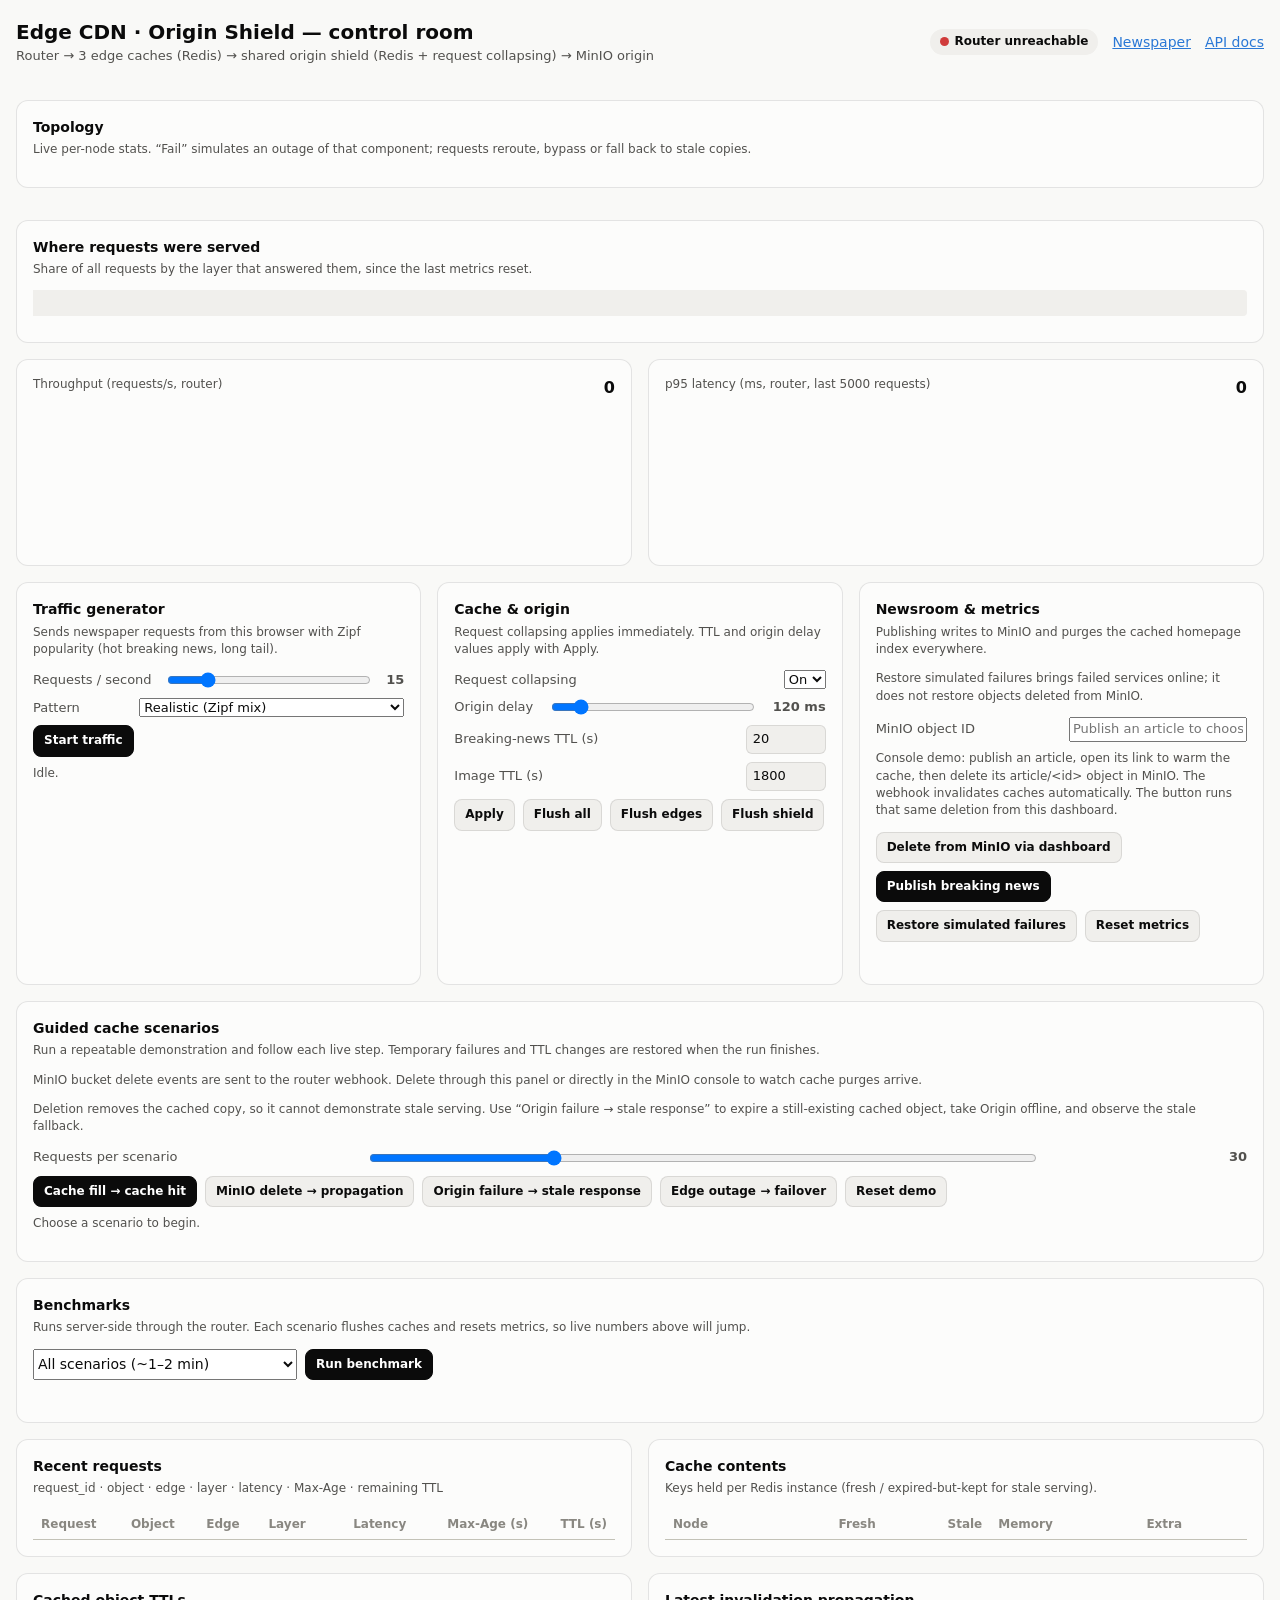
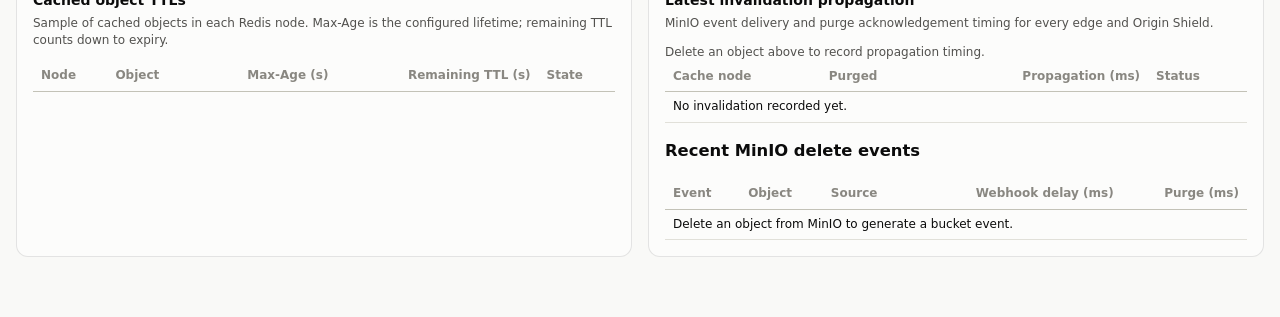
==== commit 5d40cb93: "Improved cache invalidation, added a slider for cache patterns" ====
--- a/services/web/dashboard.html
+++ b/services/web/dashboard.html
@@ -180,7 +180,7 @@
 
     <section class="panel controls">
       <h2>Cache &amp; origin</h2>
-      <p class="hint">Changes are pushed to every node.</p>
+      <p class="hint">Request collapsing applies immediately. TTL and origin delay values apply with Apply.</p>
       <label>Request collapsing <select id="collapsing"><option value="true">On</option><option value="false">Off</option></select></label>
       <label>Origin delay <input type="range" id="delay" min="0" max="1000" step="10" value="120"><b id="delay-val">120 ms</b></label>
       <label>Breaking-news TTL (s) <input type="number" id="ttl-breaking" min="1" value="20"></label>
@@ -193,18 +193,22 @@
     <section class="panel controls">
       <h2>Newsroom &amp; metrics</h2>
       <p class="hint">Publishing writes to MinIO and purges the cached homepage index everywhere.</p>
-      <label>MinIO object ID <input type="text" id="delete-object" value="static:homepage.css"></label>
-      <div class="btns"><button id="delete-object-btn">Delete object + invalidate caches</button>
+      <p class="hint">Restore simulated failures brings failed services online; it does not restore objects deleted from MinIO.</p>
+      <label>MinIO object ID <input type="text" id="delete-object" value="" placeholder="Publish an article to choose a safe demo object"></label>
+      <p class="hint">Console demo: publish an article, open its link to warm the cache, then delete its article/&lt;id&gt; object in MinIO. The webhook invalidates caches automatically. The button runs that same deletion from this dashboard.</p>
+      <div class="btns"><button id="delete-object-btn">Delete from MinIO via dashboard</button>
         <button class="primary" id="publish">Publish breaking news</button>
-        <button id="restore">Restore all components</button><button id="reset">Reset metrics</button></div>
-      <div class="msg" id="news-msg"></div>
+        <button id="restore">Restore simulated failures</button><button id="reset">Reset metrics</button></div>
+      <div class="msg" id="news-msg" role="status" aria-live="polite"></div>
     </section>
   </div>
 
   <section class="panel controls">
     <h2>Guided cache scenarios</h2>
     <p class="hint">Run a repeatable demonstration and follow each live step. Temporary failures and TTL changes are restored when the run finishes.</p>
-    <p class="hint">Deletion is performed through this app’s MinIO API so it can invalidate caches. Deleting directly in the MinIO console does not currently send an invalidation event.</p>
+    <p class="hint">MinIO bucket delete events are sent to the router webhook. Delete through this panel or directly in the MinIO console to watch cache purges arrive.</p>
+    <p class="hint">Deletion removes the cached copy, so it cannot demonstrate stale serving. Use “Origin failure → stale response” to expire a still-existing cached object, take Origin offline, and observe the stale fallback.</p>
+    <label>Requests per scenario <input type="range" id="demo-request-count" min="4" max="100" step="1" value="30"><b id="demo-request-count-value">30</b></label>
     <div class="btns">
       <button class="primary" data-demo="cache">Cache fill → cache hit</button>
       <button data-demo="delete">MinIO delete → propagation</button>
@@ -247,10 +251,13 @@
     <section class="panel"><h2>Cached object TTLs</h2><p class="hint">Sample of cached objects in each Redis node. Max-Age is the configured lifetime; remaining TTL counts down to expiry.</p>
       <div class="reqs scroll"><table><thead><tr><th>Node</th><th>Object</th><th class="num">Max-Age (s)</th><th class="num">Remaining TTL (s)</th><th>State</th></tr></thead>
         <tbody id="ttl-samples"></tbody></table></div></section>
-    <section class="panel"><h2>Latest invalidation propagation</h2><p class="hint">Measured from MinIO deletion through purge acknowledgement at each edge and Origin Shield.</p>
+    <section class="panel"><h2>Latest invalidation propagation</h2><p class="hint">MinIO event delivery and purge acknowledgement timing for every edge and Origin Shield.</p>
       <div class="msg" id="invalidation-summary">Delete an object above to record propagation timing.</div>
       <div class="scroll"><table><thead><tr><th>Cache node</th><th>Purged</th><th class="num">Propagation (ms)</th><th>Status</th></tr></thead>
-        <tbody id="invalidation-nodes"><tr><td colspan="4">No invalidation recorded yet.</td></tr></tbody></table></div></section>
+        <tbody id="invalidation-nodes"><tr><td colspan="4">No invalidation recorded yet.</td></tr></tbody></table></div>
+      <h3>Recent MinIO delete events</h3>
+      <div class="scroll"><table><thead><tr><th>Event</th><th>Object</th><th>Source</th><th class="num">Webhook delay (ms)</th><th class="num">Purge (ms)</th></tr></thead>
+        <tbody id="invalidation-events"><tr><td colspan="5">Delete an object from MinIO to generate a bucket event.</td></tr></tbody></table></div></section>
   </div>
 </div>
 
@@ -270,6 +277,7 @@
 const esc = (s) => String(s ?? "").replace(/[&<>"']/g, (c) => ({ "&": "&amp;", "<": "&lt;", ">": "&gt;", '"': "&quot;", "'": "&#39;" }[c]));
 const pct = (v) => (v * 100).toFixed(1) + "%";
 const fmt = (v, d = 0) => Number(v || 0).toLocaleString(undefined, { maximumFractionDigits: d, minimumFractionDigits: d });
+const demoRequestCount = () => Number($("demo-request-count").value);
 const history = { rps: [], p95: [] };
 let last = null;
 let baselineConfig = null;
@@ -327,7 +335,8 @@
   } else if (name === "shield") {
     const req = c.requests || 0;
     stats = `<span>hit</span><b>${req ? pct((c.hits || 0) / req) : "–"}</b><span>collapsed</span><b>${fmt(c.collapsed)}</b>
-      <span>origin fetch</span><b>${fmt(c.origin_fetches)}</b><span>stale</span><b>${fmt(c.stale_served)}</b>
+      <span>origin fetch</span><b>${fmt(c.origin_fetches)}</b><span>collapsing</span><b>${$("collapsing").value === "true" ? "ON" : "OFF"}</b>
+      <span>stale</span><b>${fmt(c.stale_served)}</b>
       <span>circuit</span><b>${esc(shieldExtra.circuit || "–")}</b><span>pool</span><b>${esc(shieldExtra.pool || "–")}</b>`;
   } else {
     stats = `<span>requests</span><b>${fmt(c.origin_requests)}</b><span>p95</span><b>${fmt(lat.p95_ms, 1)} ms</b>
@@ -339,6 +348,7 @@
     <button class="${down ? "" : "danger"}" data-fail="${esc(name)}" data-down="${down ? "false" : "true"}">${down ? "Restore" : "Fail"}</button></div>`;
 }
 let shieldExtra = {};
+let appliedCollapsing = true;
 function renderTopo(m) {
   $("topo").innerHTML = NODE_ORDER.map((col) => `<div class="col">${col.map((n) => nodeCard(n, m, m.health)).join("")}</div>`).join("");
 }
@@ -455,12 +465,23 @@
     $("ttl-samples").innerHTML = ttlRows.join("") || `<tr><td colspan="5">No cached objects yet. Send traffic to populate the caches.</td></tr>`;
     const propagation = window.lastInvalidation;
     if (propagation) renderInvalidation(propagation);
+    const events = await api("/api/invalidation/events?limit=10");
+    $("invalidation-events").innerHTML = events.map((event) =>
+      `<tr><td>${esc(event.event_name)}</td><td>${esc(event.deleted)}</td><td>${esc(event.source)}</td>` +
+      `<td class="num">${event.delivery_latency_ms == null ? "–" : fmt(event.delivery_latency_ms, 2)}</td>` +
+      `<td class="num">${fmt(event.propagation_latency_ms, 2)}</td></tr>`).join("") ||
+      `<tr><td colspan="5">Delete an object from MinIO to generate a bucket event.</td></tr>`;
+    if (events.length && (!window.lastInvalidation || window.lastInvalidation.event_id !== events[0].event_id)) {
+      window.lastInvalidation = events[0]; renderInvalidation(events[0]);
+    }
   } catch (e) { /* router restarting */ }
 }
 
 function renderInvalidation(result) {
   const perNode = result.purged || {};
-  $("invalidation-summary").textContent = `Deleted ${result.deleted}; total propagation ${fmt(result.propagation_latency_ms, 2)} ms.`;
+  const delay = result.delivery_latency_ms == null ? "webhook delay unavailable" : `webhook delay ${fmt(result.delivery_latency_ms, 2)} ms`;
+  $("invalidation-summary").textContent = `${result.event_name || "Deletion"}: ${result.deleted} (${result.source || "unknown source"}); ${delay}; ` +
+    `purge ${fmt(result.propagation_latency_ms, 2)} ms`;
   $("invalidation-nodes").innerHTML = Object.entries(perNode).map(([name, node]) =>
     `<tr><td>${esc(name)}</td><td class="num">${node.flushed ?? "–"}</td>` +
     `<td class="num">${node.propagation_latency_ms == null ? "–" : fmt(node.propagation_latency_ms, 2)}</td>` +
@@ -508,6 +529,7 @@
   gen.on = true; $("traffic").textContent = "Stop traffic"; gen.timer = setInterval(tick, 100);
 });
 $("rps").addEventListener("input", () => { $("rps-val").textContent = $("rps").value; });
+$("demo-request-count").addEventListener("input", () => { $("demo-request-count-value").textContent = $("demo-request-count").value; });
 
 /* ---------- config + actions */
 $("delay").addEventListener("input", () => { $("delay-val").textContent = $("delay").value + " ms"; });
@@ -515,8 +537,23 @@
   const c = await api("/config");
   baselineConfig = JSON.parse(JSON.stringify(c));
   $("collapsing").value = String(c.collapsing); $("delay").value = c.origin_delay_ms; $("delay-val").textContent = c.origin_delay_ms + " ms";
+  appliedCollapsing = c.collapsing;
   $("ttl-breaking").value = c.ttls.breaking; $("ttl-image").value = c.ttls.image;
 }
+
+$("collapsing").addEventListener("change", async () => {
+  const next = $("collapsing").value === "true";
+  $("collapsing").disabled = true;
+  try {
+    const config = await api("/config", { method: "POST", body: { collapsing: next } });
+    appliedCollapsing = config.collapsing;
+    $("config-msg").textContent = `Request collapsing ${appliedCollapsing ? "enabled" : "disabled"} on all nodes.`;
+    refresh();
+  } catch (error) {
+    $("collapsing").value = String(appliedCollapsing);
+    $("config-msg").textContent = `Could not update request collapsing: ${error.message}`;
+  } finally { $("collapsing").disabled = false; }
+});
 
 function demoLog(title, state, detail) {
   const row = document.createElement("div");
@@ -561,21 +598,22 @@
   try {
     if (name === "cache") {
       const objectId = "static:logo.svg";
+      const requestCount = demoRequestCount();
       await demoStep("Clear this object from every cache", async () => {
         const r = await api("/cache/flush", { method: "POST", body: { layer: "all", object_id: objectId } });
         return { detail: `Purged ${Object.values(r.result).reduce((n, x) => n + (x.flushed || 0), 0)} copies` };
       });
       const seen = [];
-      await demoStep("Request it through the CDN four times", async () => {
-        for (let i = 0; i < 4; i++) seen.push(await requestDemoObject(objectId));
-        const layers = seen.map((r) => r.layer || `HTTP ${r.status}`);
-        const hasHit = seen.some((r) => r.layer === "HIT-EDGE" || r.layer === "HIT-SHIELD");
-        return { ok: seen.every((r) => r.status === 200) && hasHit,
-          detail: layers.join(" → ") + `; last Max-Age ${seen[seen.length - 1].maxAge}s, remaining TTL ${seen[seen.length - 1].ttl}s` };
+      await demoStep(`Send ${requestCount} requests through the router`, async () => {
+        for (let i = 0; i < requestCount; i++) seen.push(await requestDemoObject(objectId));
+        const edgeHits = seen.filter((r) => r.layer === "HIT-EDGE").length;
+        const shieldHits = seen.filter((r) => r.layer === "HIT-SHIELD").length;
+        return { ok: seen.every((r) => r.status === 200) && edgeHits + shieldHits > 0 && edgeHits > 0,
+          detail: `${seen.length} responses: ${edgeHits} edge hits, ${shieldHits} shield hits; Max-Age ${seen[seen.length - 1].maxAge}s, TTL ${seen[seen.length - 1].ttl}s` };
       });
       await demoStep("Observe the warm edge response", async () => {
-        const hit = seen.find((r) => r.layer === "HIT-EDGE");
-        return { ok: Boolean(hit), detail: hit ? `Edge hit; TTL ${hit.ttl}s of ${hit.maxAge}s` : "This round-robin pass reached shield hits, but not the same edge twice" };
+        const edgeHits = seen.filter((r) => r.layer === "HIT-EDGE").length;
+        return { ok: edgeHits > 0, detail: `${edgeHits}/${seen.length} requests were edge hits` };
       });
     } else if (name === "delete") {
       let articleId;
@@ -585,9 +623,12 @@
         return { detail: `Created article:${articleId}` };
       });
       const objectId = `article:${articleId}`;
-      await demoStep("Warm the edge and shield caches", async () => {
-        const r = await requestDemoObject(objectId);
-        return { ok: r.status === 200, detail: `${r.layer} from ${r.edge}` };
+      const requestCount = demoRequestCount();
+      await demoStep(`Warm caches with ${requestCount} router requests`, async () => {
+        const warmed = [];
+        for (let i = 0; i < requestCount; i++) warmed.push(await requestDemoObject(objectId));
+        const hits = warmed.filter((r) => r.layer === "HIT-EDGE" || r.layer === "HIT-SHIELD").length;
+        return { ok: warmed.every((r) => r.status === 200), detail: `${warmed.length} successful; ${hits} cache hits before deletion` };
       });
       let result;
       await demoStep("Delete from MinIO and collect purge acknowledgements", async () => {
@@ -604,36 +645,56 @@
       });
     } else if (name === "stale") {
       savedConfig = await api("/config");
-      const objectId = "static:app.js";
-      await demoStep("Set a short 1-second TTL and clear old copies", async () => {
-        await api("/config", { method: "POST", body: { ttls: { ...savedConfig.ttls, static: 1 } } });
-        await api("/cache/flush", { method: "POST", body: { layer: "all", object_id: objectId } });
-        return { detail: "Edge TTL 1s; shield TTL 2s" };
-      });
-      await demoStep("Warm both cache tiers", async () => {
-        const r = await requestDemoObject(objectId);
-        return { ok: r.status === 200, detail: `${r.layer}; Max-Age ${r.maxAge}s` };
-      });
-      await demoStep("Wait for both TTLs to expire", async () => {
+      const requestCount = demoRequestCount();
+      let objectIds = [];
+      await demoStep("Choose distinct existing objects from the router", async () => {
+        const response = await fetch(`${CDN_API}/content/index:latest`, { cache: "no-store" });
+        if (!response.ok) throw new Error("Could not load the article index through the router");
+        const index = await response.json();
+        objectIds = ["static:homepage.css", "static:app.js", "static:logo.svg", "index:latest"];
+        index.articles.forEach((article) => objectIds.push(`thumbnail:${article.article_id}`, `image:${article.article_id}`));
+        objectIds = objectIds.slice(0, requestCount);
+        return { detail: `${objectIds.length} unique objects selected` };
+      });
+      await demoStep("Set every cache class to a 1-second TTL and flush old copies", async () => {
+        const ttls = Object.fromEntries(Object.keys(savedConfig.ttls).map((key) => [key, 1]));
+        await api("/config", { method: "POST", body: { ttls } });
+        await api("/cache/flush", { method: "POST", body: { layer: "all" } });
+        return { detail: `${objectIds.length} objects; shield TTL is 2s` };
+      });
+      await demoStep(`Warm ${objectIds.length} distinct objects through the router`, async () => {
+        const warmed = await Promise.all(objectIds.map(requestDemoObject));
+        const successful = warmed.filter((response) => response.status === 200).length;
+        return { ok: successful === objectIds.length, detail: `${successful}/${warmed.length} objects warmed` };
+      });
+      await demoStep("Wait for all edge and shield copies to expire", async () => {
         await new Promise((resolve) => setTimeout(resolve, 2300));
-        return { detail: "Waited 2.3 seconds" };
+        return { detail: `Waited 2.3s for ${objectIds.length} objects (edge 1s, shield 2s)` };
       });
       await demoStep("Simulate an origin outage", async () => {
         await api("/failure/origin", { method: "POST", body: { down: true } });
         return { detail: "Origin marked down" };
       });
-      await demoStep("Request the expired object while origin is down", async () => {
-        const r = await requestDemoObject(objectId);
-        return { ok: r.status === 200 && (r.layer || "").startsWith("STALE"), detail: `HTTP ${r.status}, ${r.layer}` };
+      await demoStep(`Send ${objectIds.length} expired-object requests through the router`, async () => {
+        const responses = await Promise.all(objectIds.map(requestDemoObject));
+        const staleCount = responses.filter((r) => r.status === 200 && (r.layer || "").startsWith("STALE")).length;
+        const byLayer = responses.reduce((counts, r) => {
+          const layer = r.layer || `HTTP-${r.status}`;
+          counts[layer] = (counts[layer] || 0) + 1;
+          return counts;
+        }, {});
+        return { ok: staleCount === objectIds.length,
+          detail: `${staleCount}/${responses.length} stale responses; ${Object.entries(byLayer).map(([layer, count]) => `${layer}: ${count}`).join(", ")}` };
       });
     } else if (name === "failover") {
+      const requestCount = demoRequestCount();
       await demoStep("Take edge-1 out of service", async () => {
         await api("/failure/edge-1", { method: "POST", body: { down: true } });
         return { detail: "Router health state updated" };
       });
-      await demoStep("Send six requests and inspect the serving edges", async () => {
+      await demoStep(`Send ${requestCount} requests through the router and inspect serving edges`, async () => {
         const seen = [];
-        for (let i = 0; i < 6; i++) seen.push(await requestDemoObject("static:logo.svg"));
+        for (let i = 0; i < requestCount; i++) seen.push(await requestDemoObject("static:logo.svg"));
         const edges = [...new Set(seen.map((r) => r.edge))];
         return { ok: seen.every((r) => r.status === 200 && r.edge !== "edge-1") && edges.length > 0,
           detail: `Served by ${edges.join(", ")}; edge-1 served none` };
@@ -674,6 +735,7 @@
     $("news-msg").textContent = "";
     $("invalidation-summary").textContent = "Delete an object above to record propagation timing.";
     $("invalidation-nodes").innerHTML = `<tr><td colspan="4">No invalidation recorded yet.</td></tr>`;
+    $("invalidation-events").innerHTML = `<tr><td colspan="5">Delete an object from MinIO to generate a bucket event.</td></tr>`;
     refresh(); refreshSlow();
   } catch (error) {
     $("demo-status").textContent = `Reset failed: ${error.message || error}`;
@@ -683,6 +745,7 @@
   try {
     await api("/config", { method: "POST", body: { collapsing: $("collapsing").value === "true", origin_delay_ms: Number($("delay").value),
       ttls: { breaking: Number($("ttl-breaking").value), image: Number($("ttl-image").value), thumbnail: Number($("ttl-image").value) } } });
+    appliedCollapsing = $("collapsing").value === "true";
     $("config-msg").textContent = "Applied to all nodes.";
   } catch (e) { $("config-msg").textContent = "Failed: " + e.message; }
 });
@@ -696,18 +759,32 @@
 $("publish").addEventListener("click", async () => {
   try {
     const r = await api("/api/publish", { method: "POST", body: {} });
+    $("delete-object").value = `article:${r.published.article_id}`;
     $("news-msg").innerHTML = `Published <a href="index.html#/article/${esc(r.published.article_id)}">${esc(r.published.title)}</a>`;
     if (gen.on) loadObjects();
   } catch (e) { $("news-msg").textContent = "Publish failed: " + e.message; }
 });
 $("delete-object-btn").addEventListener("click", async () => {
+  const button = $("delete-object-btn");
+  const objectId = $("delete-object").value.trim();
+  if (!objectId || !objectId.includes(":")) {
+    $("news-msg").textContent = "Enter an object ID in kind:name format, for example article:breaking-news-001.";
+    return;
+  }
+  button.disabled = true;
+  button.textContent = "Deleting from MinIO…";
+  $("news-msg").textContent = `Deleting ${objectId} and waiting for cache invalidation…`;
   try {
-    const objectId = $("delete-object").value.trim();
     const result = await api(`/api/delete/${encodeURIComponent(objectId)}`, { method: "POST", body: {} });
-    window.lastInvalidation = result; renderInvalidation(result); refreshSlow();
+    window.lastInvalidation = result; renderInvalidation(result);
+    const acknowledged = Object.values(result.purged || {}).filter((node) => !node.error).length;
+    const source = result.source === "minio-event" ? "MinIO delete event received" : "MinIO event timed out; fallback purge used";
+    $("news-msg").textContent = `${result.deleted} deleted. ${source}; ${acknowledged}/4 cache nodes acknowledged in ${fmt(result.propagation_latency_ms, 2)} ms.`;
+    refreshSlow(); refresh();
   } catch (e) { $("news-msg").textContent = "Delete failed: " + e.message; }
+  finally { button.disabled = false; button.textContent = "Delete from MinIO via dashboard"; }
 });
-$("restore").addEventListener("click", async () => { await api("/failure/reset", { method: "POST", body: {} }); $("news-msg").textContent = "All components restored."; refresh(); });
+$("restore").addEventListener("click", async () => { await api("/failure/reset", { method: "POST", body: {} }); $("news-msg").textContent = "Simulated failures cleared; MinIO content was not changed."; refresh(); });
 $("reset").addEventListener("click", async () => { await api("/metrics/reset", { method: "POST" }); history.rps = []; history.p95 = []; gen.sent = gen.failed = 0; refresh(); refreshSlow(); });
 
 /* ---------- benchmarks */
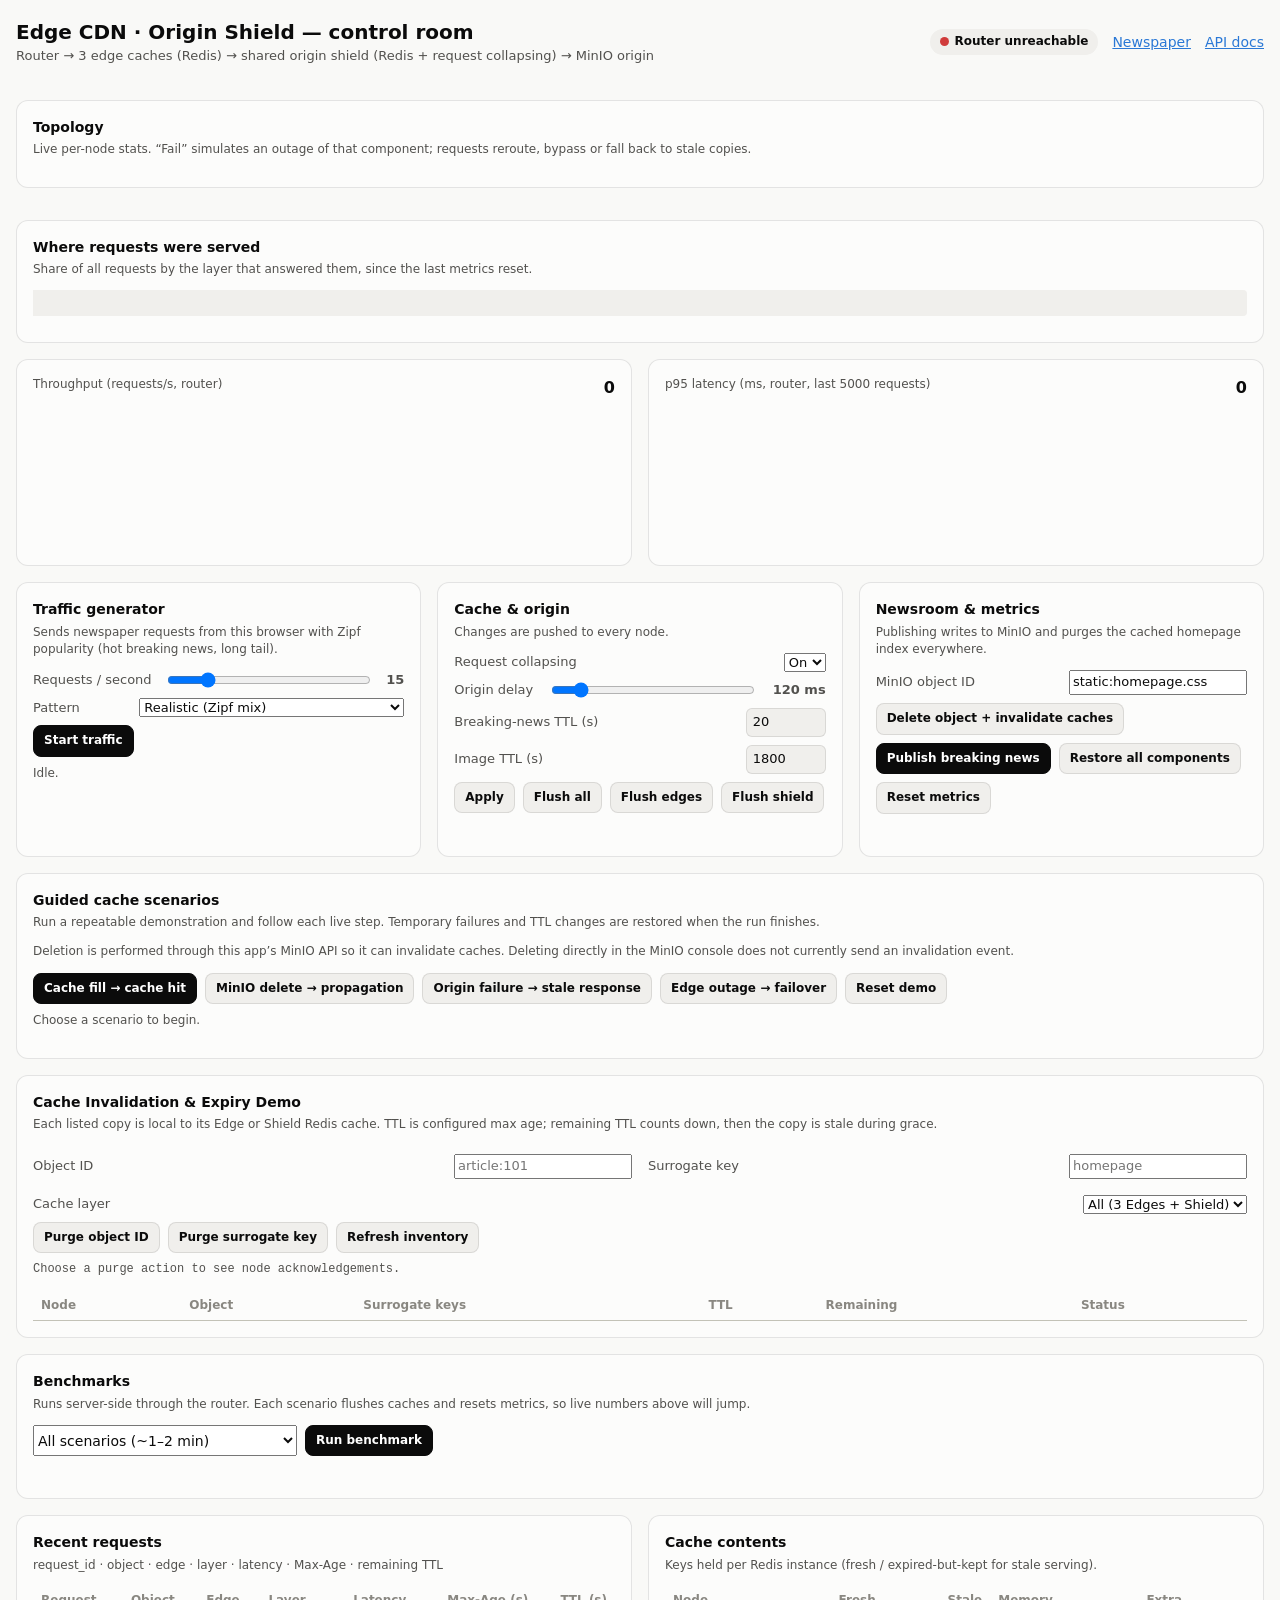
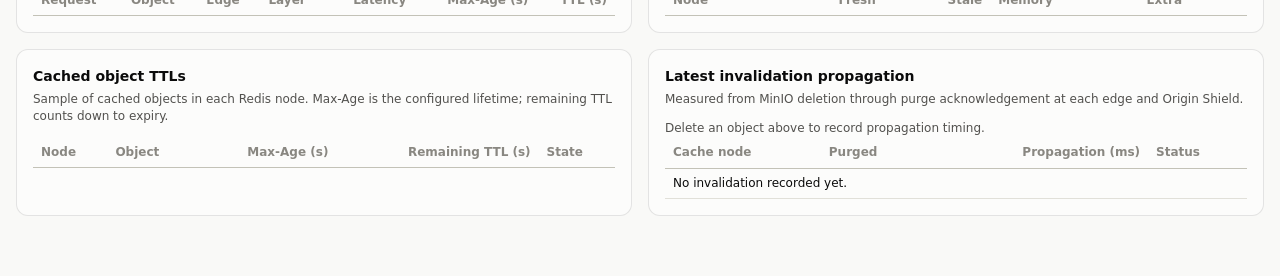
==== commit d4ef8ded: "feat:TTL expiry and surrogate purge added" ====
--- a/services/web/dashboard.html
+++ b/services/web/dashboard.html
@@ -180,7 +180,7 @@
 
     <section class="panel controls">
       <h2>Cache &amp; origin</h2>
-      <p class="hint">Request collapsing applies immediately. TTL and origin delay values apply with Apply.</p>
+      <p class="hint">Changes are pushed to every node.</p>
       <label>Request collapsing <select id="collapsing"><option value="true">On</option><option value="false">Off</option></select></label>
       <label>Origin delay <input type="range" id="delay" min="0" max="1000" step="10" value="120"><b id="delay-val">120 ms</b></label>
       <label>Breaking-news TTL (s) <input type="number" id="ttl-breaking" min="1" value="20"></label>
@@ -193,22 +193,18 @@
     <section class="panel controls">
       <h2>Newsroom &amp; metrics</h2>
       <p class="hint">Publishing writes to MinIO and purges the cached homepage index everywhere.</p>
-      <p class="hint">Restore simulated failures brings failed services online; it does not restore objects deleted from MinIO.</p>
-      <label>MinIO object ID <input type="text" id="delete-object" value="" placeholder="Publish an article to choose a safe demo object"></label>
-      <p class="hint">Console demo: publish an article, open its link to warm the cache, then delete its article/&lt;id&gt; object in MinIO. The webhook invalidates caches automatically. The button runs that same deletion from this dashboard.</p>
-      <div class="btns"><button id="delete-object-btn">Delete from MinIO via dashboard</button>
+      <label>MinIO object ID <input type="text" id="delete-object" value="static:homepage.css"></label>
+      <div class="btns"><button id="delete-object-btn">Delete object + invalidate caches</button>
         <button class="primary" id="publish">Publish breaking news</button>
-        <button id="restore">Restore simulated failures</button><button id="reset">Reset metrics</button></div>
-      <div class="msg" id="news-msg" role="status" aria-live="polite"></div>
+        <button id="restore">Restore all components</button><button id="reset">Reset metrics</button></div>
+      <div class="msg" id="news-msg"></div>
     </section>
   </div>
 
   <section class="panel controls">
     <h2>Guided cache scenarios</h2>
     <p class="hint">Run a repeatable demonstration and follow each live step. Temporary failures and TTL changes are restored when the run finishes.</p>
-    <p class="hint">MinIO bucket delete events are sent to the router webhook. Delete through this panel or directly in the MinIO console to watch cache purges arrive.</p>
-    <p class="hint">Deletion removes the cached copy, so it cannot demonstrate stale serving. Use “Origin failure → stale response” to expire a still-existing cached object, take Origin offline, and observe the stale fallback.</p>
-    <label>Requests per scenario <input type="range" id="demo-request-count" min="4" max="100" step="1" value="30"><b id="demo-request-count-value">30</b></label>
+    <p class="hint">Deletion is performed through this app’s MinIO API so it can invalidate caches. Deleting directly in the MinIO console does not currently send an invalidation event.</p>
     <div class="btns">
       <button class="primary" data-demo="cache">Cache fill → cache hit</button>
       <button data-demo="delete">MinIO delete → propagation</button>
@@ -218,6 +214,19 @@
     </div>
     <div class="msg" id="demo-status">Choose a scenario to begin.</div>
     <div class="scenario-steps" id="demo-steps"></div>
+  </section>
+
+  <section class="panel controls">
+    <h2>Cache Invalidation &amp; Expiry Demo</h2>
+    <p class="hint">Each listed copy is local to its Edge or Shield Redis cache. TTL is configured max age; remaining TTL counts down, then the copy is stale during grace.</p>
+    <div class="row two">
+      <label>Object ID <input id="purge-object" placeholder="article:101"></label>
+      <label>Surrogate key <input id="purge-surrogate" placeholder="homepage"></label>
+    </div>
+    <label>Cache layer <select id="purge-layer"><option value="all">All (3 Edges + Shield)</option><option value="edges">All Edges</option><option value="edge-1">Edge 1</option><option value="edge-2">Edge 2</option><option value="edge-3">Edge 3</option><option value="shield">Shield</option></select></label>
+    <div class="btns"><button id="purge-by-object">Purge object ID</button><button id="purge-by-surrogate">Purge surrogate key</button><button id="inventory-refresh">Refresh inventory</button></div>
+    <pre id="purge-result" class="msg">Choose a purge action to see node acknowledgements.</pre>
+    <div class="scroll"><table><thead><tr><th>Node</th><th>Object</th><th>Surrogate keys</th><th>TTL</th><th>Remaining</th><th>Status</th></tr></thead><tbody id="cache-inventory"></tbody></table></div>
   </section>
 
   <section class="panel">
@@ -251,13 +260,10 @@
     <section class="panel"><h2>Cached object TTLs</h2><p class="hint">Sample of cached objects in each Redis node. Max-Age is the configured lifetime; remaining TTL counts down to expiry.</p>
       <div class="reqs scroll"><table><thead><tr><th>Node</th><th>Object</th><th class="num">Max-Age (s)</th><th class="num">Remaining TTL (s)</th><th>State</th></tr></thead>
         <tbody id="ttl-samples"></tbody></table></div></section>
-    <section class="panel"><h2>Latest invalidation propagation</h2><p class="hint">MinIO event delivery and purge acknowledgement timing for every edge and Origin Shield.</p>
+    <section class="panel"><h2>Latest invalidation propagation</h2><p class="hint">Measured from MinIO deletion through purge acknowledgement at each edge and Origin Shield.</p>
       <div class="msg" id="invalidation-summary">Delete an object above to record propagation timing.</div>
       <div class="scroll"><table><thead><tr><th>Cache node</th><th>Purged</th><th class="num">Propagation (ms)</th><th>Status</th></tr></thead>
-        <tbody id="invalidation-nodes"><tr><td colspan="4">No invalidation recorded yet.</td></tr></tbody></table></div>
-      <h3>Recent MinIO delete events</h3>
-      <div class="scroll"><table><thead><tr><th>Event</th><th>Object</th><th>Source</th><th class="num">Webhook delay (ms)</th><th class="num">Purge (ms)</th></tr></thead>
-        <tbody id="invalidation-events"><tr><td colspan="5">Delete an object from MinIO to generate a bucket event.</td></tr></tbody></table></div></section>
+        <tbody id="invalidation-nodes"><tr><td colspan="4">No invalidation recorded yet.</td></tr></tbody></table></div></section>
   </div>
 </div>
 
@@ -277,7 +283,6 @@
 const esc = (s) => String(s ?? "").replace(/[&<>"']/g, (c) => ({ "&": "&amp;", "<": "&lt;", ">": "&gt;", '"': "&quot;", "'": "&#39;" }[c]));
 const pct = (v) => (v * 100).toFixed(1) + "%";
 const fmt = (v, d = 0) => Number(v || 0).toLocaleString(undefined, { maximumFractionDigits: d, minimumFractionDigits: d });
-const demoRequestCount = () => Number($("demo-request-count").value);
 const history = { rps: [], p95: [] };
 let last = null;
 let baselineConfig = null;
@@ -335,8 +340,7 @@
   } else if (name === "shield") {
     const req = c.requests || 0;
     stats = `<span>hit</span><b>${req ? pct((c.hits || 0) / req) : "–"}</b><span>collapsed</span><b>${fmt(c.collapsed)}</b>
-      <span>origin fetch</span><b>${fmt(c.origin_fetches)}</b><span>collapsing</span><b>${$("collapsing").value === "true" ? "ON" : "OFF"}</b>
-      <span>stale</span><b>${fmt(c.stale_served)}</b>
+      <span>origin fetch</span><b>${fmt(c.origin_fetches)}</b><span>stale</span><b>${fmt(c.stale_served)}</b>
       <span>circuit</span><b>${esc(shieldExtra.circuit || "–")}</b><span>pool</span><b>${esc(shieldExtra.pool || "–")}</b>`;
   } else {
     stats = `<span>requests</span><b>${fmt(c.origin_requests)}</b><span>p95</span><b>${fmt(lat.p95_ms, 1)} ms</b>
@@ -348,7 +352,6 @@
     <button class="${down ? "" : "danger"}" data-fail="${esc(name)}" data-down="${down ? "false" : "true"}">${down ? "Restore" : "Fail"}</button></div>`;
 }
 let shieldExtra = {};
-let appliedCollapsing = true;
 function renderTopo(m) {
   $("topo").innerHTML = NODE_ORDER.map((col) => `<div class="col">${col.map((n) => nodeCard(n, m, m.health)).join("")}</div>`).join("");
 }
@@ -461,27 +464,32 @@
     }).join("");
     const ttlRows = Object.entries(st).flatMap(([name, s]) => ((s.cache || {}).sample || []).map((obj) =>
       `<tr><td>${esc(name)}</td><td>${esc(obj.object_id)}</td><td class="num">${obj.max_age ?? "–"}</td>` +
-      `<td class="num">${fmt(Math.max(0, obj.expires_in ?? 0), 1)}</td><td>${obj.fresh ? "Fresh" : "Stale"}</td></tr>`));
+      `<td class="num">${fmt(Math.max(0, obj.expires_in ?? 0), 1)}</td><td>${obj.fresh ? "Fresh" : "Stale (logical TTL expired; grace period)"}</td></tr>`));
     $("ttl-samples").innerHTML = ttlRows.join("") || `<tr><td colspan="5">No cached objects yet. Send traffic to populate the caches.</td></tr>`;
+    const inventory = await api("/cache/objects");
+    $("cache-inventory").innerHTML = inventory.objects.map((o) => `<tr><td>${esc(o.node)}</td><td>${esc(o.object_id)}</td><td>${esc((o.surrogate_keys || []).join(" "))}</td><td>${o.max_age ?? "–"}s</td><td>${fmt(o.remaining_ttl, 1)}s</td><td>${esc(o.status)}</td></tr>`).join("") || `<tr><td colspan="6">No cached objects. Request content to populate Edge and Shield.</td></tr>`;
     const propagation = window.lastInvalidation;
     if (propagation) renderInvalidation(propagation);
-    const events = await api("/api/invalidation/events?limit=10");
-    $("invalidation-events").innerHTML = events.map((event) =>
-      `<tr><td>${esc(event.event_name)}</td><td>${esc(event.deleted)}</td><td>${esc(event.source)}</td>` +
-      `<td class="num">${event.delivery_latency_ms == null ? "–" : fmt(event.delivery_latency_ms, 2)}</td>` +
-      `<td class="num">${fmt(event.propagation_latency_ms, 2)}</td></tr>`).join("") ||
-      `<tr><td colspan="5">Delete an object from MinIO to generate a bucket event.</td></tr>`;
-    if (events.length && (!window.lastInvalidation || window.lastInvalidation.event_id !== events[0].event_id)) {
-      window.lastInvalidation = events[0]; renderInvalidation(events[0]);
-    }
   } catch (e) { /* router restarting */ }
 }
+
+async function runManualPurge(kind) {
+  const key = kind === "object_id" ? $("purge-object").value.trim() : $("purge-surrogate").value.trim();
+  if (!key) { $("purge-result").textContent = `Enter a ${kind === "object_id" ? "object ID" : "surrogate key"}.`; return; }
+  try {
+    const response = await api("/cache/flush", { method: "POST", body: { layer: $("purge-layer").value, [kind]: key } });
+    window.lastInvalidation = { deleted: response.objects_invalidated, propagation_latency_ms: response.propagation_latency_ms, purged: response.result };
+    $("purge-result").textContent = JSON.stringify(response, null, 2);
+    refreshSlow();
+  } catch (error) { $("purge-result").textContent = `Purge failed: ${error.message}`; }
+}
+$("purge-by-object").addEventListener("click", () => runManualPurge("object_id"));
+$("purge-by-surrogate").addEventListener("click", () => runManualPurge("surrogate_key"));
+$("inventory-refresh").addEventListener("click", refreshSlow);
 
 function renderInvalidation(result) {
   const perNode = result.purged || {};
-  const delay = result.delivery_latency_ms == null ? "webhook delay unavailable" : `webhook delay ${fmt(result.delivery_latency_ms, 2)} ms`;
-  $("invalidation-summary").textContent = `${result.event_name || "Deletion"}: ${result.deleted} (${result.source || "unknown source"}); ${delay}; ` +
-    `purge ${fmt(result.propagation_latency_ms, 2)} ms`;
+  $("invalidation-summary").textContent = `Deleted ${result.deleted}; total propagation ${fmt(result.propagation_latency_ms, 2)} ms.`;
   $("invalidation-nodes").innerHTML = Object.entries(perNode).map(([name, node]) =>
     `<tr><td>${esc(name)}</td><td class="num">${node.flushed ?? "–"}</td>` +
     `<td class="num">${node.propagation_latency_ms == null ? "–" : fmt(node.propagation_latency_ms, 2)}</td>` +
@@ -529,7 +537,6 @@
   gen.on = true; $("traffic").textContent = "Stop traffic"; gen.timer = setInterval(tick, 100);
 });
 $("rps").addEventListener("input", () => { $("rps-val").textContent = $("rps").value; });
-$("demo-request-count").addEventListener("input", () => { $("demo-request-count-value").textContent = $("demo-request-count").value; });
 
 /* ---------- config + actions */
 $("delay").addEventListener("input", () => { $("delay-val").textContent = $("delay").value + " ms"; });
@@ -537,23 +544,8 @@
   const c = await api("/config");
   baselineConfig = JSON.parse(JSON.stringify(c));
   $("collapsing").value = String(c.collapsing); $("delay").value = c.origin_delay_ms; $("delay-val").textContent = c.origin_delay_ms + " ms";
-  appliedCollapsing = c.collapsing;
   $("ttl-breaking").value = c.ttls.breaking; $("ttl-image").value = c.ttls.image;
 }
-
-$("collapsing").addEventListener("change", async () => {
-  const next = $("collapsing").value === "true";
-  $("collapsing").disabled = true;
-  try {
-    const config = await api("/config", { method: "POST", body: { collapsing: next } });
-    appliedCollapsing = config.collapsing;
-    $("config-msg").textContent = `Request collapsing ${appliedCollapsing ? "enabled" : "disabled"} on all nodes.`;
-    refresh();
-  } catch (error) {
-    $("collapsing").value = String(appliedCollapsing);
-    $("config-msg").textContent = `Could not update request collapsing: ${error.message}`;
-  } finally { $("collapsing").disabled = false; }
-});
 
 function demoLog(title, state, detail) {
   const row = document.createElement("div");
@@ -598,22 +590,21 @@
   try {
     if (name === "cache") {
       const objectId = "static:logo.svg";
-      const requestCount = demoRequestCount();
       await demoStep("Clear this object from every cache", async () => {
         const r = await api("/cache/flush", { method: "POST", body: { layer: "all", object_id: objectId } });
         return { detail: `Purged ${Object.values(r.result).reduce((n, x) => n + (x.flushed || 0), 0)} copies` };
       });
       const seen = [];
-      await demoStep(`Send ${requestCount} requests through the router`, async () => {
-        for (let i = 0; i < requestCount; i++) seen.push(await requestDemoObject(objectId));
-        const edgeHits = seen.filter((r) => r.layer === "HIT-EDGE").length;
-        const shieldHits = seen.filter((r) => r.layer === "HIT-SHIELD").length;
-        return { ok: seen.every((r) => r.status === 200) && edgeHits + shieldHits > 0 && edgeHits > 0,
-          detail: `${seen.length} responses: ${edgeHits} edge hits, ${shieldHits} shield hits; Max-Age ${seen[seen.length - 1].maxAge}s, TTL ${seen[seen.length - 1].ttl}s` };
+      await demoStep("Request it through the CDN four times", async () => {
+        for (let i = 0; i < 4; i++) seen.push(await requestDemoObject(objectId));
+        const layers = seen.map((r) => r.layer || `HTTP ${r.status}`);
+        const hasHit = seen.some((r) => r.layer === "HIT-EDGE" || r.layer === "HIT-SHIELD");
+        return { ok: seen.every((r) => r.status === 200) && hasHit,
+          detail: layers.join(" → ") + `; last Max-Age ${seen[seen.length - 1].maxAge}s, remaining TTL ${seen[seen.length - 1].ttl}s` };
       });
       await demoStep("Observe the warm edge response", async () => {
-        const edgeHits = seen.filter((r) => r.layer === "HIT-EDGE").length;
-        return { ok: edgeHits > 0, detail: `${edgeHits}/${seen.length} requests were edge hits` };
+        const hit = seen.find((r) => r.layer === "HIT-EDGE");
+        return { ok: Boolean(hit), detail: hit ? `Edge hit; TTL ${hit.ttl}s of ${hit.maxAge}s` : "This round-robin pass reached shield hits, but not the same edge twice" };
       });
     } else if (name === "delete") {
       let articleId;
@@ -623,12 +614,9 @@
         return { detail: `Created article:${articleId}` };
       });
       const objectId = `article:${articleId}`;
-      const requestCount = demoRequestCount();
-      await demoStep(`Warm caches with ${requestCount} router requests`, async () => {
-        const warmed = [];
-        for (let i = 0; i < requestCount; i++) warmed.push(await requestDemoObject(objectId));
-        const hits = warmed.filter((r) => r.layer === "HIT-EDGE" || r.layer === "HIT-SHIELD").length;
-        return { ok: warmed.every((r) => r.status === 200), detail: `${warmed.length} successful; ${hits} cache hits before deletion` };
+      await demoStep("Warm the edge and shield caches", async () => {
+        const r = await requestDemoObject(objectId);
+        return { ok: r.status === 200, detail: `${r.layer} from ${r.edge}` };
       });
       let result;
       await demoStep("Delete from MinIO and collect purge acknowledgements", async () => {
@@ -645,56 +633,36 @@
       });
     } else if (name === "stale") {
       savedConfig = await api("/config");
-      const requestCount = demoRequestCount();
-      let objectIds = [];
-      await demoStep("Choose distinct existing objects from the router", async () => {
-        const response = await fetch(`${CDN_API}/content/index:latest`, { cache: "no-store" });
-        if (!response.ok) throw new Error("Could not load the article index through the router");
-        const index = await response.json();
-        objectIds = ["static:homepage.css", "static:app.js", "static:logo.svg", "index:latest"];
-        index.articles.forEach((article) => objectIds.push(`thumbnail:${article.article_id}`, `image:${article.article_id}`));
-        objectIds = objectIds.slice(0, requestCount);
-        return { detail: `${objectIds.length} unique objects selected` };
-      });
-      await demoStep("Set every cache class to a 1-second TTL and flush old copies", async () => {
-        const ttls = Object.fromEntries(Object.keys(savedConfig.ttls).map((key) => [key, 1]));
-        await api("/config", { method: "POST", body: { ttls } });
-        await api("/cache/flush", { method: "POST", body: { layer: "all" } });
-        return { detail: `${objectIds.length} objects; shield TTL is 2s` };
-      });
-      await demoStep(`Warm ${objectIds.length} distinct objects through the router`, async () => {
-        const warmed = await Promise.all(objectIds.map(requestDemoObject));
-        const successful = warmed.filter((response) => response.status === 200).length;
-        return { ok: successful === objectIds.length, detail: `${successful}/${warmed.length} objects warmed` };
-      });
-      await demoStep("Wait for all edge and shield copies to expire", async () => {
+      const objectId = "static:app.js";
+      await demoStep("Set a short 1-second TTL and clear old copies", async () => {
+        await api("/config", { method: "POST", body: { ttls: { ...savedConfig.ttls, static: 1 } } });
+        await api("/cache/flush", { method: "POST", body: { layer: "all", object_id: objectId } });
+        return { detail: "Edge TTL 1s; shield TTL 2s" };
+      });
+      await demoStep("Warm both cache tiers", async () => {
+        const r = await requestDemoObject(objectId);
+        return { ok: r.status === 200, detail: `${r.layer}; Max-Age ${r.maxAge}s` };
+      });
+      await demoStep("Wait for both TTLs to expire", async () => {
         await new Promise((resolve) => setTimeout(resolve, 2300));
-        return { detail: `Waited 2.3s for ${objectIds.length} objects (edge 1s, shield 2s)` };
+        return { detail: "Waited 2.3 seconds" };
       });
       await demoStep("Simulate an origin outage", async () => {
         await api("/failure/origin", { method: "POST", body: { down: true } });
         return { detail: "Origin marked down" };
       });
-      await demoStep(`Send ${objectIds.length} expired-object requests through the router`, async () => {
-        const responses = await Promise.all(objectIds.map(requestDemoObject));
-        const staleCount = responses.filter((r) => r.status === 200 && (r.layer || "").startsWith("STALE")).length;
-        const byLayer = responses.reduce((counts, r) => {
-          const layer = r.layer || `HTTP-${r.status}`;
-          counts[layer] = (counts[layer] || 0) + 1;
-          return counts;
-        }, {});
-        return { ok: staleCount === objectIds.length,
-          detail: `${staleCount}/${responses.length} stale responses; ${Object.entries(byLayer).map(([layer, count]) => `${layer}: ${count}`).join(", ")}` };
+      await demoStep("Request the expired object while origin is down", async () => {
+        const r = await requestDemoObject(objectId);
+        return { ok: r.status === 200 && (r.layer || "").startsWith("STALE"), detail: `HTTP ${r.status}, ${r.layer}` };
       });
     } else if (name === "failover") {
-      const requestCount = demoRequestCount();
       await demoStep("Take edge-1 out of service", async () => {
         await api("/failure/edge-1", { method: "POST", body: { down: true } });
         return { detail: "Router health state updated" };
       });
-      await demoStep(`Send ${requestCount} requests through the router and inspect serving edges`, async () => {
+      await demoStep("Send six requests and inspect the serving edges", async () => {
         const seen = [];
-        for (let i = 0; i < requestCount; i++) seen.push(await requestDemoObject("static:logo.svg"));
+        for (let i = 0; i < 6; i++) seen.push(await requestDemoObject("static:logo.svg"));
         const edges = [...new Set(seen.map((r) => r.edge))];
         return { ok: seen.every((r) => r.status === 200 && r.edge !== "edge-1") && edges.length > 0,
           detail: `Served by ${edges.join(", ")}; edge-1 served none` };
@@ -735,7 +703,6 @@
     $("news-msg").textContent = "";
     $("invalidation-summary").textContent = "Delete an object above to record propagation timing.";
     $("invalidation-nodes").innerHTML = `<tr><td colspan="4">No invalidation recorded yet.</td></tr>`;
-    $("invalidation-events").innerHTML = `<tr><td colspan="5">Delete an object from MinIO to generate a bucket event.</td></tr>`;
     refresh(); refreshSlow();
   } catch (error) {
     $("demo-status").textContent = `Reset failed: ${error.message || error}`;
@@ -745,7 +712,6 @@
   try {
     await api("/config", { method: "POST", body: { collapsing: $("collapsing").value === "true", origin_delay_ms: Number($("delay").value),
       ttls: { breaking: Number($("ttl-breaking").value), image: Number($("ttl-image").value), thumbnail: Number($("ttl-image").value) } } });
-    appliedCollapsing = $("collapsing").value === "true";
     $("config-msg").textContent = "Applied to all nodes.";
   } catch (e) { $("config-msg").textContent = "Failed: " + e.message; }
 });
@@ -759,32 +725,18 @@
 $("publish").addEventListener("click", async () => {
   try {
     const r = await api("/api/publish", { method: "POST", body: {} });
-    $("delete-object").value = `article:${r.published.article_id}`;
     $("news-msg").innerHTML = `Published <a href="index.html#/article/${esc(r.published.article_id)}">${esc(r.published.title)}</a>`;
     if (gen.on) loadObjects();
   } catch (e) { $("news-msg").textContent = "Publish failed: " + e.message; }
 });
 $("delete-object-btn").addEventListener("click", async () => {
-  const button = $("delete-object-btn");
-  const objectId = $("delete-object").value.trim();
-  if (!objectId || !objectId.includes(":")) {
-    $("news-msg").textContent = "Enter an object ID in kind:name format, for example article:breaking-news-001.";
-    return;
-  }
-  button.disabled = true;
-  button.textContent = "Deleting from MinIO…";
-  $("news-msg").textContent = `Deleting ${objectId} and waiting for cache invalidation…`;
   try {
+    const objectId = $("delete-object").value.trim();
     const result = await api(`/api/delete/${encodeURIComponent(objectId)}`, { method: "POST", body: {} });
-    window.lastInvalidation = result; renderInvalidation(result);
-    const acknowledged = Object.values(result.purged || {}).filter((node) => !node.error).length;
-    const source = result.source === "minio-event" ? "MinIO delete event received" : "MinIO event timed out; fallback purge used";
-    $("news-msg").textContent = `${result.deleted} deleted. ${source}; ${acknowledged}/4 cache nodes acknowledged in ${fmt(result.propagation_latency_ms, 2)} ms.`;
-    refreshSlow(); refresh();
+    window.lastInvalidation = result; renderInvalidation(result); refreshSlow();
   } catch (e) { $("news-msg").textContent = "Delete failed: " + e.message; }
-  finally { button.disabled = false; button.textContent = "Delete from MinIO via dashboard"; }
 });
-$("restore").addEventListener("click", async () => { await api("/failure/reset", { method: "POST", body: {} }); $("news-msg").textContent = "Simulated failures cleared; MinIO content was not changed."; refresh(); });
+$("restore").addEventListener("click", async () => { await api("/failure/reset", { method: "POST", body: {} }); $("news-msg").textContent = "All components restored."; refresh(); });
 $("reset").addEventListener("click", async () => { await api("/metrics/reset", { method: "POST" }); history.rps = []; history.p95 = []; gen.sent = gen.failed = 0; refresh(); refreshSlow(); });
 
 /* ---------- benchmarks */
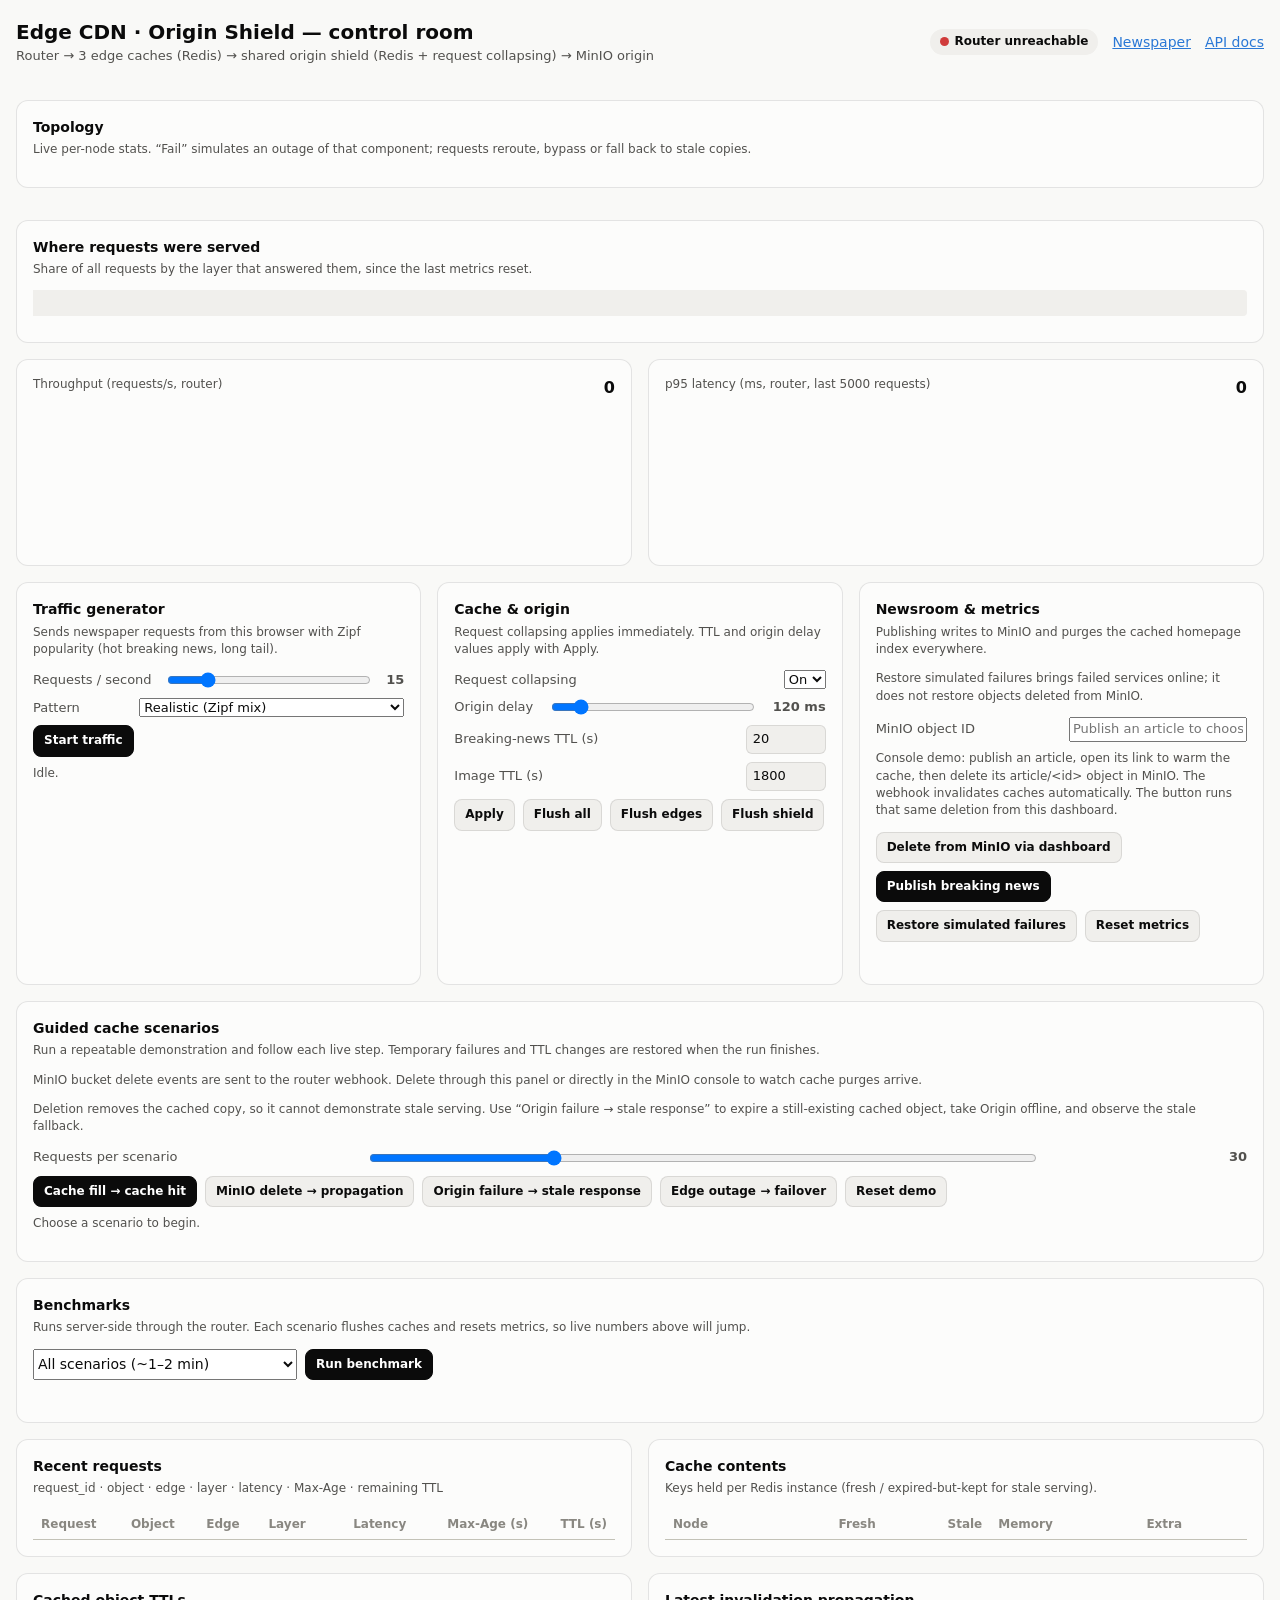
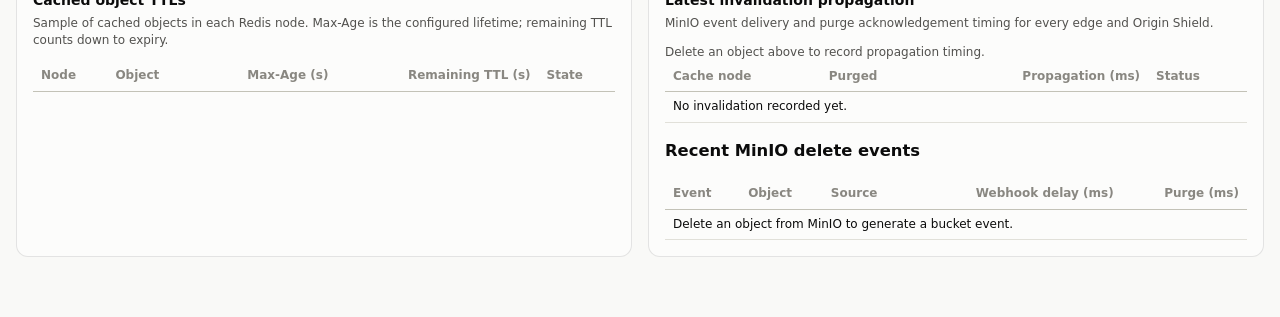
==== commit 2a08775e: "Merge pull request #1 from ShreyashSingh857/main TTL purge and Surrogate key added" ====
--- a/services/web/dashboard.html
+++ b/services/web/dashboard.html
@@ -180,7 +180,7 @@
 
     <section class="panel controls">
       <h2>Cache &amp; origin</h2>
-      <p class="hint">Changes are pushed to every node.</p>
+      <p class="hint">Request collapsing applies immediately. TTL and origin delay values apply with Apply.</p>
       <label>Request collapsing <select id="collapsing"><option value="true">On</option><option value="false">Off</option></select></label>
       <label>Origin delay <input type="range" id="delay" min="0" max="1000" step="10" value="120"><b id="delay-val">120 ms</b></label>
       <label>Breaking-news TTL (s) <input type="number" id="ttl-breaking" min="1" value="20"></label>
@@ -193,18 +193,22 @@
     <section class="panel controls">
       <h2>Newsroom &amp; metrics</h2>
       <p class="hint">Publishing writes to MinIO and purges the cached homepage index everywhere.</p>
-      <label>MinIO object ID <input type="text" id="delete-object" value="static:homepage.css"></label>
-      <div class="btns"><button id="delete-object-btn">Delete object + invalidate caches</button>
+      <p class="hint">Restore simulated failures brings failed services online; it does not restore objects deleted from MinIO.</p>
+      <label>MinIO object ID <input type="text" id="delete-object" value="" placeholder="Publish an article to choose a safe demo object"></label>
+      <p class="hint">Console demo: publish an article, open its link to warm the cache, then delete its article/&lt;id&gt; object in MinIO. The webhook invalidates caches automatically. The button runs that same deletion from this dashboard.</p>
+      <div class="btns"><button id="delete-object-btn">Delete from MinIO via dashboard</button>
         <button class="primary" id="publish">Publish breaking news</button>
-        <button id="restore">Restore all components</button><button id="reset">Reset metrics</button></div>
-      <div class="msg" id="news-msg"></div>
+        <button id="restore">Restore simulated failures</button><button id="reset">Reset metrics</button></div>
+      <div class="msg" id="news-msg" role="status" aria-live="polite"></div>
     </section>
   </div>
 
   <section class="panel controls">
     <h2>Guided cache scenarios</h2>
     <p class="hint">Run a repeatable demonstration and follow each live step. Temporary failures and TTL changes are restored when the run finishes.</p>
-    <p class="hint">Deletion is performed through this app’s MinIO API so it can invalidate caches. Deleting directly in the MinIO console does not currently send an invalidation event.</p>
+    <p class="hint">MinIO bucket delete events are sent to the router webhook. Delete through this panel or directly in the MinIO console to watch cache purges arrive.</p>
+    <p class="hint">Deletion removes the cached copy, so it cannot demonstrate stale serving. Use “Origin failure → stale response” to expire a still-existing cached object, take Origin offline, and observe the stale fallback.</p>
+    <label>Requests per scenario <input type="range" id="demo-request-count" min="4" max="100" step="1" value="30"><b id="demo-request-count-value">30</b></label>
     <div class="btns">
       <button class="primary" data-demo="cache">Cache fill → cache hit</button>
       <button data-demo="delete">MinIO delete → propagation</button>
@@ -214,19 +218,6 @@
     </div>
     <div class="msg" id="demo-status">Choose a scenario to begin.</div>
     <div class="scenario-steps" id="demo-steps"></div>
-  </section>
-
-  <section class="panel controls">
-    <h2>Cache Invalidation &amp; Expiry Demo</h2>
-    <p class="hint">Each listed copy is local to its Edge or Shield Redis cache. TTL is configured max age; remaining TTL counts down, then the copy is stale during grace.</p>
-    <div class="row two">
-      <label>Object ID <input id="purge-object" placeholder="article:101"></label>
-      <label>Surrogate key <input id="purge-surrogate" placeholder="homepage"></label>
-    </div>
-    <label>Cache layer <select id="purge-layer"><option value="all">All (3 Edges + Shield)</option><option value="edges">All Edges</option><option value="edge-1">Edge 1</option><option value="edge-2">Edge 2</option><option value="edge-3">Edge 3</option><option value="shield">Shield</option></select></label>
-    <div class="btns"><button id="purge-by-object">Purge object ID</button><button id="purge-by-surrogate">Purge surrogate key</button><button id="inventory-refresh">Refresh inventory</button></div>
-    <pre id="purge-result" class="msg">Choose a purge action to see node acknowledgements.</pre>
-    <div class="scroll"><table><thead><tr><th>Node</th><th>Object</th><th>Surrogate keys</th><th>TTL</th><th>Remaining</th><th>Status</th></tr></thead><tbody id="cache-inventory"></tbody></table></div>
   </section>
 
   <section class="panel">
@@ -260,10 +251,13 @@
     <section class="panel"><h2>Cached object TTLs</h2><p class="hint">Sample of cached objects in each Redis node. Max-Age is the configured lifetime; remaining TTL counts down to expiry.</p>
       <div class="reqs scroll"><table><thead><tr><th>Node</th><th>Object</th><th class="num">Max-Age (s)</th><th class="num">Remaining TTL (s)</th><th>State</th></tr></thead>
         <tbody id="ttl-samples"></tbody></table></div></section>
-    <section class="panel"><h2>Latest invalidation propagation</h2><p class="hint">Measured from MinIO deletion through purge acknowledgement at each edge and Origin Shield.</p>
+    <section class="panel"><h2>Latest invalidation propagation</h2><p class="hint">MinIO event delivery and purge acknowledgement timing for every edge and Origin Shield.</p>
       <div class="msg" id="invalidation-summary">Delete an object above to record propagation timing.</div>
       <div class="scroll"><table><thead><tr><th>Cache node</th><th>Purged</th><th class="num">Propagation (ms)</th><th>Status</th></tr></thead>
-        <tbody id="invalidation-nodes"><tr><td colspan="4">No invalidation recorded yet.</td></tr></tbody></table></div></section>
+        <tbody id="invalidation-nodes"><tr><td colspan="4">No invalidation recorded yet.</td></tr></tbody></table></div>
+      <h3>Recent MinIO delete events</h3>
+      <div class="scroll"><table><thead><tr><th>Event</th><th>Object</th><th>Source</th><th class="num">Webhook delay (ms)</th><th class="num">Purge (ms)</th></tr></thead>
+        <tbody id="invalidation-events"><tr><td colspan="5">Delete an object from MinIO to generate a bucket event.</td></tr></tbody></table></div></section>
   </div>
 </div>
 
@@ -283,6 +277,7 @@
 const esc = (s) => String(s ?? "").replace(/[&<>"']/g, (c) => ({ "&": "&amp;", "<": "&lt;", ">": "&gt;", '"': "&quot;", "'": "&#39;" }[c]));
 const pct = (v) => (v * 100).toFixed(1) + "%";
 const fmt = (v, d = 0) => Number(v || 0).toLocaleString(undefined, { maximumFractionDigits: d, minimumFractionDigits: d });
+const demoRequestCount = () => Number($("demo-request-count").value);
 const history = { rps: [], p95: [] };
 let last = null;
 let baselineConfig = null;
@@ -340,7 +335,8 @@
   } else if (name === "shield") {
     const req = c.requests || 0;
     stats = `<span>hit</span><b>${req ? pct((c.hits || 0) / req) : "–"}</b><span>collapsed</span><b>${fmt(c.collapsed)}</b>
-      <span>origin fetch</span><b>${fmt(c.origin_fetches)}</b><span>stale</span><b>${fmt(c.stale_served)}</b>
+      <span>origin fetch</span><b>${fmt(c.origin_fetches)}</b><span>collapsing</span><b>${$("collapsing").value === "true" ? "ON" : "OFF"}</b>
+      <span>stale</span><b>${fmt(c.stale_served)}</b>
       <span>circuit</span><b>${esc(shieldExtra.circuit || "–")}</b><span>pool</span><b>${esc(shieldExtra.pool || "–")}</b>`;
   } else {
     stats = `<span>requests</span><b>${fmt(c.origin_requests)}</b><span>p95</span><b>${fmt(lat.p95_ms, 1)} ms</b>
@@ -352,6 +348,7 @@
     <button class="${down ? "" : "danger"}" data-fail="${esc(name)}" data-down="${down ? "false" : "true"}">${down ? "Restore" : "Fail"}</button></div>`;
 }
 let shieldExtra = {};
+let appliedCollapsing = true;
 function renderTopo(m) {
   $("topo").innerHTML = NODE_ORDER.map((col) => `<div class="col">${col.map((n) => nodeCard(n, m, m.health)).join("")}</div>`).join("");
 }
@@ -464,32 +461,27 @@
     }).join("");
     const ttlRows = Object.entries(st).flatMap(([name, s]) => ((s.cache || {}).sample || []).map((obj) =>
       `<tr><td>${esc(name)}</td><td>${esc(obj.object_id)}</td><td class="num">${obj.max_age ?? "–"}</td>` +
-      `<td class="num">${fmt(Math.max(0, obj.expires_in ?? 0), 1)}</td><td>${obj.fresh ? "Fresh" : "Stale (logical TTL expired; grace period)"}</td></tr>`));
+      `<td class="num">${fmt(Math.max(0, obj.expires_in ?? 0), 1)}</td><td>${obj.fresh ? "Fresh" : "Stale"}</td></tr>`));
     $("ttl-samples").innerHTML = ttlRows.join("") || `<tr><td colspan="5">No cached objects yet. Send traffic to populate the caches.</td></tr>`;
-    const inventory = await api("/cache/objects");
-    $("cache-inventory").innerHTML = inventory.objects.map((o) => `<tr><td>${esc(o.node)}</td><td>${esc(o.object_id)}</td><td>${esc((o.surrogate_keys || []).join(" "))}</td><td>${o.max_age ?? "–"}s</td><td>${fmt(o.remaining_ttl, 1)}s</td><td>${esc(o.status)}</td></tr>`).join("") || `<tr><td colspan="6">No cached objects. Request content to populate Edge and Shield.</td></tr>`;
     const propagation = window.lastInvalidation;
     if (propagation) renderInvalidation(propagation);
+    const events = await api("/api/invalidation/events?limit=10");
+    $("invalidation-events").innerHTML = events.map((event) =>
+      `<tr><td>${esc(event.event_name)}</td><td>${esc(event.deleted)}</td><td>${esc(event.source)}</td>` +
+      `<td class="num">${event.delivery_latency_ms == null ? "–" : fmt(event.delivery_latency_ms, 2)}</td>` +
+      `<td class="num">${fmt(event.propagation_latency_ms, 2)}</td></tr>`).join("") ||
+      `<tr><td colspan="5">Delete an object from MinIO to generate a bucket event.</td></tr>`;
+    if (events.length && (!window.lastInvalidation || window.lastInvalidation.event_id !== events[0].event_id)) {
+      window.lastInvalidation = events[0]; renderInvalidation(events[0]);
+    }
   } catch (e) { /* router restarting */ }
 }
-
-async function runManualPurge(kind) {
-  const key = kind === "object_id" ? $("purge-object").value.trim() : $("purge-surrogate").value.trim();
-  if (!key) { $("purge-result").textContent = `Enter a ${kind === "object_id" ? "object ID" : "surrogate key"}.`; return; }
-  try {
-    const response = await api("/cache/flush", { method: "POST", body: { layer: $("purge-layer").value, [kind]: key } });
-    window.lastInvalidation = { deleted: response.objects_invalidated, propagation_latency_ms: response.propagation_latency_ms, purged: response.result };
-    $("purge-result").textContent = JSON.stringify(response, null, 2);
-    refreshSlow();
-  } catch (error) { $("purge-result").textContent = `Purge failed: ${error.message}`; }
-}
-$("purge-by-object").addEventListener("click", () => runManualPurge("object_id"));
-$("purge-by-surrogate").addEventListener("click", () => runManualPurge("surrogate_key"));
-$("inventory-refresh").addEventListener("click", refreshSlow);
 
 function renderInvalidation(result) {
   const perNode = result.purged || {};
-  $("invalidation-summary").textContent = `Deleted ${result.deleted}; total propagation ${fmt(result.propagation_latency_ms, 2)} ms.`;
+  const delay = result.delivery_latency_ms == null ? "webhook delay unavailable" : `webhook delay ${fmt(result.delivery_latency_ms, 2)} ms`;
+  $("invalidation-summary").textContent = `${result.event_name || "Deletion"}: ${result.deleted} (${result.source || "unknown source"}); ${delay}; ` +
+    `purge ${fmt(result.propagation_latency_ms, 2)} ms`;
   $("invalidation-nodes").innerHTML = Object.entries(perNode).map(([name, node]) =>
     `<tr><td>${esc(name)}</td><td class="num">${node.flushed ?? "–"}</td>` +
     `<td class="num">${node.propagation_latency_ms == null ? "–" : fmt(node.propagation_latency_ms, 2)}</td>` +
@@ -537,6 +529,7 @@
   gen.on = true; $("traffic").textContent = "Stop traffic"; gen.timer = setInterval(tick, 100);
 });
 $("rps").addEventListener("input", () => { $("rps-val").textContent = $("rps").value; });
+$("demo-request-count").addEventListener("input", () => { $("demo-request-count-value").textContent = $("demo-request-count").value; });
 
 /* ---------- config + actions */
 $("delay").addEventListener("input", () => { $("delay-val").textContent = $("delay").value + " ms"; });
@@ -544,8 +537,23 @@
   const c = await api("/config");
   baselineConfig = JSON.parse(JSON.stringify(c));
   $("collapsing").value = String(c.collapsing); $("delay").value = c.origin_delay_ms; $("delay-val").textContent = c.origin_delay_ms + " ms";
+  appliedCollapsing = c.collapsing;
   $("ttl-breaking").value = c.ttls.breaking; $("ttl-image").value = c.ttls.image;
 }
+
+$("collapsing").addEventListener("change", async () => {
+  const next = $("collapsing").value === "true";
+  $("collapsing").disabled = true;
+  try {
+    const config = await api("/config", { method: "POST", body: { collapsing: next } });
+    appliedCollapsing = config.collapsing;
+    $("config-msg").textContent = `Request collapsing ${appliedCollapsing ? "enabled" : "disabled"} on all nodes.`;
+    refresh();
+  } catch (error) {
+    $("collapsing").value = String(appliedCollapsing);
+    $("config-msg").textContent = `Could not update request collapsing: ${error.message}`;
+  } finally { $("collapsing").disabled = false; }
+});
 
 function demoLog(title, state, detail) {
   const row = document.createElement("div");
@@ -590,21 +598,22 @@
   try {
     if (name === "cache") {
       const objectId = "static:logo.svg";
+      const requestCount = demoRequestCount();
       await demoStep("Clear this object from every cache", async () => {
         const r = await api("/cache/flush", { method: "POST", body: { layer: "all", object_id: objectId } });
         return { detail: `Purged ${Object.values(r.result).reduce((n, x) => n + (x.flushed || 0), 0)} copies` };
       });
       const seen = [];
-      await demoStep("Request it through the CDN four times", async () => {
-        for (let i = 0; i < 4; i++) seen.push(await requestDemoObject(objectId));
-        const layers = seen.map((r) => r.layer || `HTTP ${r.status}`);
-        const hasHit = seen.some((r) => r.layer === "HIT-EDGE" || r.layer === "HIT-SHIELD");
-        return { ok: seen.every((r) => r.status === 200) && hasHit,
-          detail: layers.join(" → ") + `; last Max-Age ${seen[seen.length - 1].maxAge}s, remaining TTL ${seen[seen.length - 1].ttl}s` };
+      await demoStep(`Send ${requestCount} requests through the router`, async () => {
+        for (let i = 0; i < requestCount; i++) seen.push(await requestDemoObject(objectId));
+        const edgeHits = seen.filter((r) => r.layer === "HIT-EDGE").length;
+        const shieldHits = seen.filter((r) => r.layer === "HIT-SHIELD").length;
+        return { ok: seen.every((r) => r.status === 200) && edgeHits + shieldHits > 0 && edgeHits > 0,
+          detail: `${seen.length} responses: ${edgeHits} edge hits, ${shieldHits} shield hits; Max-Age ${seen[seen.length - 1].maxAge}s, TTL ${seen[seen.length - 1].ttl}s` };
       });
       await demoStep("Observe the warm edge response", async () => {
-        const hit = seen.find((r) => r.layer === "HIT-EDGE");
-        return { ok: Boolean(hit), detail: hit ? `Edge hit; TTL ${hit.ttl}s of ${hit.maxAge}s` : "This round-robin pass reached shield hits, but not the same edge twice" };
+        const edgeHits = seen.filter((r) => r.layer === "HIT-EDGE").length;
+        return { ok: edgeHits > 0, detail: `${edgeHits}/${seen.length} requests were edge hits` };
       });
     } else if (name === "delete") {
       let articleId;
@@ -614,9 +623,12 @@
         return { detail: `Created article:${articleId}` };
       });
       const objectId = `article:${articleId}`;
-      await demoStep("Warm the edge and shield caches", async () => {
-        const r = await requestDemoObject(objectId);
-        return { ok: r.status === 200, detail: `${r.layer} from ${r.edge}` };
+      const requestCount = demoRequestCount();
+      await demoStep(`Warm caches with ${requestCount} router requests`, async () => {
+        const warmed = [];
+        for (let i = 0; i < requestCount; i++) warmed.push(await requestDemoObject(objectId));
+        const hits = warmed.filter((r) => r.layer === "HIT-EDGE" || r.layer === "HIT-SHIELD").length;
+        return { ok: warmed.every((r) => r.status === 200), detail: `${warmed.length} successful; ${hits} cache hits before deletion` };
       });
       let result;
       await demoStep("Delete from MinIO and collect purge acknowledgements", async () => {
@@ -633,36 +645,56 @@
       });
     } else if (name === "stale") {
       savedConfig = await api("/config");
-      const objectId = "static:app.js";
-      await demoStep("Set a short 1-second TTL and clear old copies", async () => {
-        await api("/config", { method: "POST", body: { ttls: { ...savedConfig.ttls, static: 1 } } });
-        await api("/cache/flush", { method: "POST", body: { layer: "all", object_id: objectId } });
-        return { detail: "Edge TTL 1s; shield TTL 2s" };
-      });
-      await demoStep("Warm both cache tiers", async () => {
-        const r = await requestDemoObject(objectId);
-        return { ok: r.status === 200, detail: `${r.layer}; Max-Age ${r.maxAge}s` };
-      });
-      await demoStep("Wait for both TTLs to expire", async () => {
+      const requestCount = demoRequestCount();
+      let objectIds = [];
+      await demoStep("Choose distinct existing objects from the router", async () => {
+        const response = await fetch(`${CDN_API}/content/index:latest`, { cache: "no-store" });
+        if (!response.ok) throw new Error("Could not load the article index through the router");
+        const index = await response.json();
+        objectIds = ["static:homepage.css", "static:app.js", "static:logo.svg", "index:latest"];
+        index.articles.forEach((article) => objectIds.push(`thumbnail:${article.article_id}`, `image:${article.article_id}`));
+        objectIds = objectIds.slice(0, requestCount);
+        return { detail: `${objectIds.length} unique objects selected` };
+      });
+      await demoStep("Set every cache class to a 1-second TTL and flush old copies", async () => {
+        const ttls = Object.fromEntries(Object.keys(savedConfig.ttls).map((key) => [key, 1]));
+        await api("/config", { method: "POST", body: { ttls } });
+        await api("/cache/flush", { method: "POST", body: { layer: "all" } });
+        return { detail: `${objectIds.length} objects; shield TTL is 2s` };
+      });
+      await demoStep(`Warm ${objectIds.length} distinct objects through the router`, async () => {
+        const warmed = await Promise.all(objectIds.map(requestDemoObject));
+        const successful = warmed.filter((response) => response.status === 200).length;
+        return { ok: successful === objectIds.length, detail: `${successful}/${warmed.length} objects warmed` };
+      });
+      await demoStep("Wait for all edge and shield copies to expire", async () => {
         await new Promise((resolve) => setTimeout(resolve, 2300));
-        return { detail: "Waited 2.3 seconds" };
+        return { detail: `Waited 2.3s for ${objectIds.length} objects (edge 1s, shield 2s)` };
       });
       await demoStep("Simulate an origin outage", async () => {
         await api("/failure/origin", { method: "POST", body: { down: true } });
         return { detail: "Origin marked down" };
       });
-      await demoStep("Request the expired object while origin is down", async () => {
-        const r = await requestDemoObject(objectId);
-        return { ok: r.status === 200 && (r.layer || "").startsWith("STALE"), detail: `HTTP ${r.status}, ${r.layer}` };
+      await demoStep(`Send ${objectIds.length} expired-object requests through the router`, async () => {
+        const responses = await Promise.all(objectIds.map(requestDemoObject));
+        const staleCount = responses.filter((r) => r.status === 200 && (r.layer || "").startsWith("STALE")).length;
+        const byLayer = responses.reduce((counts, r) => {
+          const layer = r.layer || `HTTP-${r.status}`;
+          counts[layer] = (counts[layer] || 0) + 1;
+          return counts;
+        }, {});
+        return { ok: staleCount === objectIds.length,
+          detail: `${staleCount}/${responses.length} stale responses; ${Object.entries(byLayer).map(([layer, count]) => `${layer}: ${count}`).join(", ")}` };
       });
     } else if (name === "failover") {
+      const requestCount = demoRequestCount();
       await demoStep("Take edge-1 out of service", async () => {
         await api("/failure/edge-1", { method: "POST", body: { down: true } });
         return { detail: "Router health state updated" };
       });
-      await demoStep("Send six requests and inspect the serving edges", async () => {
+      await demoStep(`Send ${requestCount} requests through the router and inspect serving edges`, async () => {
         const seen = [];
-        for (let i = 0; i < 6; i++) seen.push(await requestDemoObject("static:logo.svg"));
+        for (let i = 0; i < requestCount; i++) seen.push(await requestDemoObject("static:logo.svg"));
         const edges = [...new Set(seen.map((r) => r.edge))];
         return { ok: seen.every((r) => r.status === 200 && r.edge !== "edge-1") && edges.length > 0,
           detail: `Served by ${edges.join(", ")}; edge-1 served none` };
@@ -703,6 +735,7 @@
     $("news-msg").textContent = "";
     $("invalidation-summary").textContent = "Delete an object above to record propagation timing.";
     $("invalidation-nodes").innerHTML = `<tr><td colspan="4">No invalidation recorded yet.</td></tr>`;
+    $("invalidation-events").innerHTML = `<tr><td colspan="5">Delete an object from MinIO to generate a bucket event.</td></tr>`;
     refresh(); refreshSlow();
   } catch (error) {
     $("demo-status").textContent = `Reset failed: ${error.message || error}`;
@@ -712,6 +745,7 @@
   try {
     await api("/config", { method: "POST", body: { collapsing: $("collapsing").value === "true", origin_delay_ms: Number($("delay").value),
       ttls: { breaking: Number($("ttl-breaking").value), image: Number($("ttl-image").value), thumbnail: Number($("ttl-image").value) } } });
+    appliedCollapsing = $("collapsing").value === "true";
     $("config-msg").textContent = "Applied to all nodes.";
   } catch (e) { $("config-msg").textContent = "Failed: " + e.message; }
 });
@@ -725,18 +759,32 @@
 $("publish").addEventListener("click", async () => {
   try {
     const r = await api("/api/publish", { method: "POST", body: {} });
+    $("delete-object").value = `article:${r.published.article_id}`;
     $("news-msg").innerHTML = `Published <a href="index.html#/article/${esc(r.published.article_id)}">${esc(r.published.title)}</a>`;
     if (gen.on) loadObjects();
   } catch (e) { $("news-msg").textContent = "Publish failed: " + e.message; }
 });
 $("delete-object-btn").addEventListener("click", async () => {
+  const button = $("delete-object-btn");
+  const objectId = $("delete-object").value.trim();
+  if (!objectId || !objectId.includes(":")) {
+    $("news-msg").textContent = "Enter an object ID in kind:name format, for example article:breaking-news-001.";
+    return;
+  }
+  button.disabled = true;
+  button.textContent = "Deleting from MinIO…";
+  $("news-msg").textContent = `Deleting ${objectId} and waiting for cache invalidation…`;
   try {
-    const objectId = $("delete-object").value.trim();
     const result = await api(`/api/delete/${encodeURIComponent(objectId)}`, { method: "POST", body: {} });
-    window.lastInvalidation = result; renderInvalidation(result); refreshSlow();
+    window.lastInvalidation = result; renderInvalidation(result);
+    const acknowledged = Object.values(result.purged || {}).filter((node) => !node.error).length;
+    const source = result.source === "minio-event" ? "MinIO delete event received" : "MinIO event timed out; fallback purge used";
+    $("news-msg").textContent = `${result.deleted} deleted. ${source}; ${acknowledged}/4 cache nodes acknowledged in ${fmt(result.propagation_latency_ms, 2)} ms.`;
+    refreshSlow(); refresh();
   } catch (e) { $("news-msg").textContent = "Delete failed: " + e.message; }
+  finally { button.disabled = false; button.textContent = "Delete from MinIO via dashboard"; }
 });
-$("restore").addEventListener("click", async () => { await api("/failure/reset", { method: "POST", body: {} }); $("news-msg").textContent = "All components restored."; refresh(); });
+$("restore").addEventListener("click", async () => { await api("/failure/reset", { method: "POST", body: {} }); $("news-msg").textContent = "Simulated failures cleared; MinIO content was not changed."; refresh(); });
 $("reset").addEventListener("click", async () => { await api("/metrics/reset", { method: "POST" }); history.rps = []; history.p95 = []; gen.sent = gen.failed = 0; refresh(); refreshSlow(); });
 
 /* ---------- benchmarks */
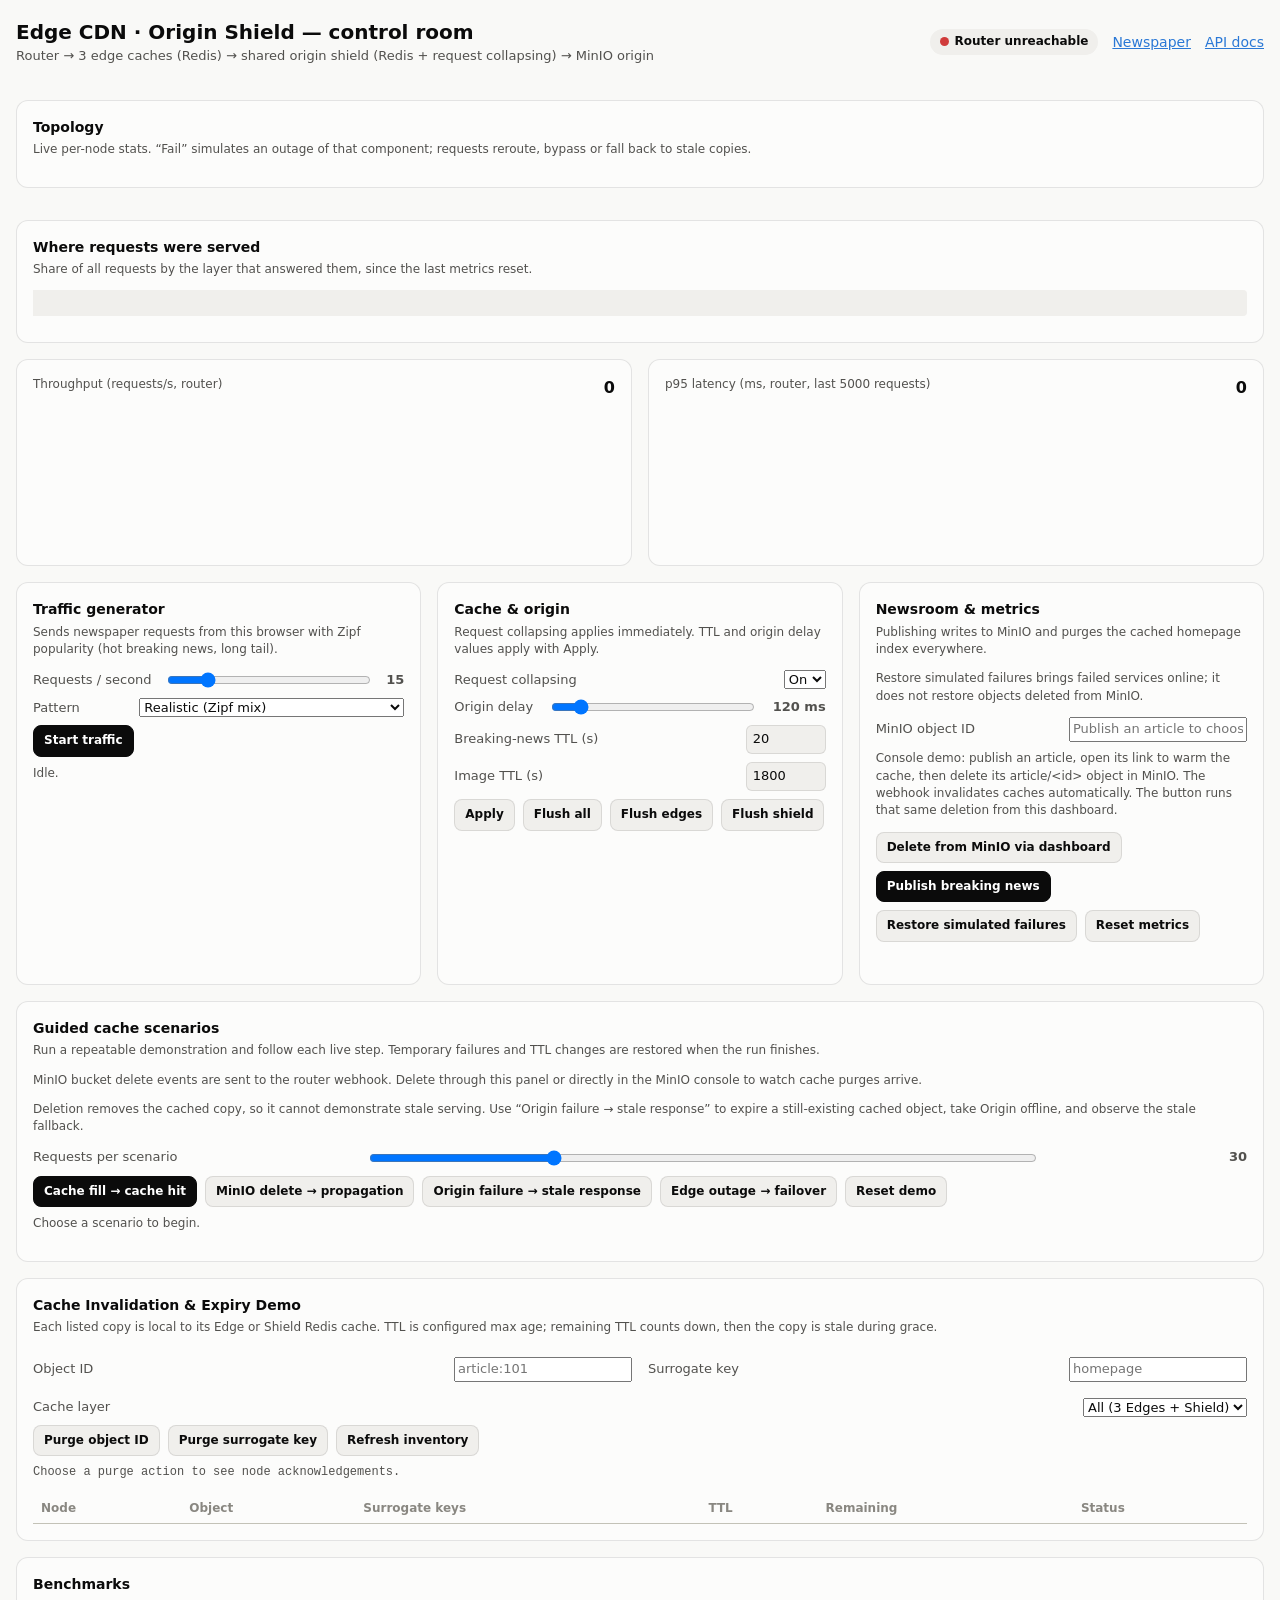
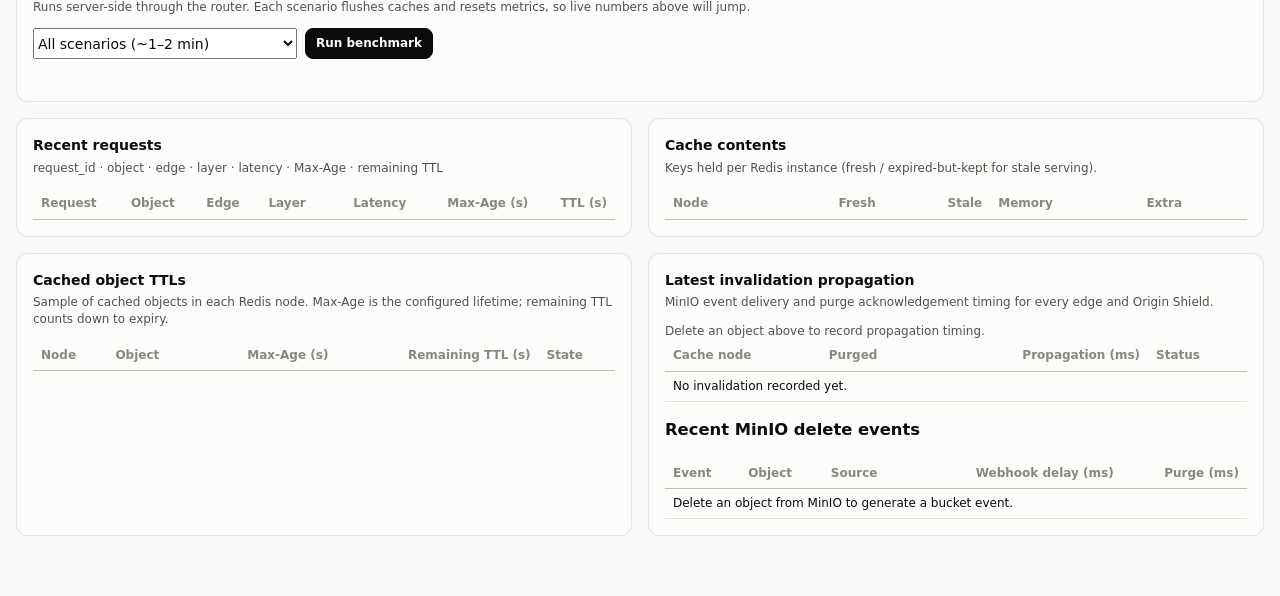
==== commit e9e629a7: "feat:TTL expiry and surrogate key added" ====
--- a/services/web/dashboard.html
+++ b/services/web/dashboard.html
@@ -218,6 +218,19 @@
     </div>
     <div class="msg" id="demo-status">Choose a scenario to begin.</div>
     <div class="scenario-steps" id="demo-steps"></div>
+  </section>
+
+  <section class="panel controls">
+    <h2>Cache Invalidation &amp; Expiry Demo</h2>
+    <p class="hint">Each listed copy is local to its Edge or Shield Redis cache. TTL is configured max age; remaining TTL counts down, then the copy is stale during grace.</p>
+    <div class="row two">
+      <label>Object ID <input id="purge-object" placeholder="article:101"></label>
+      <label>Surrogate key <input id="purge-surrogate" placeholder="homepage"></label>
+    </div>
+    <label>Cache layer <select id="purge-layer"><option value="all">All (3 Edges + Shield)</option><option value="edges">All Edges</option><option value="edge-1">Edge 1</option><option value="edge-2">Edge 2</option><option value="edge-3">Edge 3</option><option value="shield">Shield</option></select></label>
+    <div class="btns"><button id="purge-by-object">Purge object ID</button><button id="purge-by-surrogate">Purge surrogate key</button><button id="inventory-refresh">Refresh inventory</button></div>
+    <pre id="purge-result" class="msg">Choose a purge action to see node acknowledgements.</pre>
+    <div class="scroll"><table><thead><tr><th>Node</th><th>Object</th><th>Surrogate keys</th><th>TTL</th><th>Remaining</th><th>Status</th></tr></thead><tbody id="cache-inventory"></tbody></table></div>
   </section>
 
   <section class="panel">
@@ -461,8 +474,10 @@
     }).join("");
     const ttlRows = Object.entries(st).flatMap(([name, s]) => ((s.cache || {}).sample || []).map((obj) =>
       `<tr><td>${esc(name)}</td><td>${esc(obj.object_id)}</td><td class="num">${obj.max_age ?? "–"}</td>` +
-      `<td class="num">${fmt(Math.max(0, obj.expires_in ?? 0), 1)}</td><td>${obj.fresh ? "Fresh" : "Stale"}</td></tr>`));
+      `<td class="num">${fmt(Math.max(0, obj.expires_in ?? 0), 1)}</td><td>${obj.fresh ? "Fresh" : "Stale (logical TTL expired; grace period)"}</td></tr>`));
     $("ttl-samples").innerHTML = ttlRows.join("") || `<tr><td colspan="5">No cached objects yet. Send traffic to populate the caches.</td></tr>`;
+    const inventory = await api("/cache/objects");
+    $("cache-inventory").innerHTML = inventory.objects.map((o) => `<tr><td>${esc(o.node)}</td><td>${esc(o.object_id)}</td><td>${esc((o.surrogate_keys || []).join(" "))}</td><td>${o.max_age ?? "–"}s</td><td>${fmt(o.remaining_ttl, 1)}s</td><td>${esc(o.status)}</td></tr>`).join("") || `<tr><td colspan="6">No cached objects. Request content to populate Edge and Shield.</td></tr>`;
     const propagation = window.lastInvalidation;
     if (propagation) renderInvalidation(propagation);
     const events = await api("/api/invalidation/events?limit=10");
@@ -476,6 +491,20 @@
     }
   } catch (e) { /* router restarting */ }
 }
+
+async function runManualPurge(kind) {
+  const key = kind === "object_id" ? $("purge-object").value.trim() : $("purge-surrogate").value.trim();
+  if (!key) { $("purge-result").textContent = `Enter a ${kind === "object_id" ? "object ID" : "surrogate key"}.`; return; }
+  try {
+    const response = await api("/cache/flush", { method: "POST", body: { layer: $("purge-layer").value, [kind]: key } });
+    window.lastInvalidation = { deleted: response.objects_invalidated, propagation_latency_ms: response.propagation_latency_ms, purged: response.result };
+    $("purge-result").textContent = JSON.stringify(response, null, 2);
+    refreshSlow();
+  } catch (error) { $("purge-result").textContent = `Purge failed: ${error.message}`; }
+}
+$("purge-by-object").addEventListener("click", () => runManualPurge("object_id"));
+$("purge-by-surrogate").addEventListener("click", () => runManualPurge("surrogate_key"));
+$("inventory-refresh").addEventListener("click", refreshSlow);
 
 function renderInvalidation(result) {
   const perNode = result.purged || {};
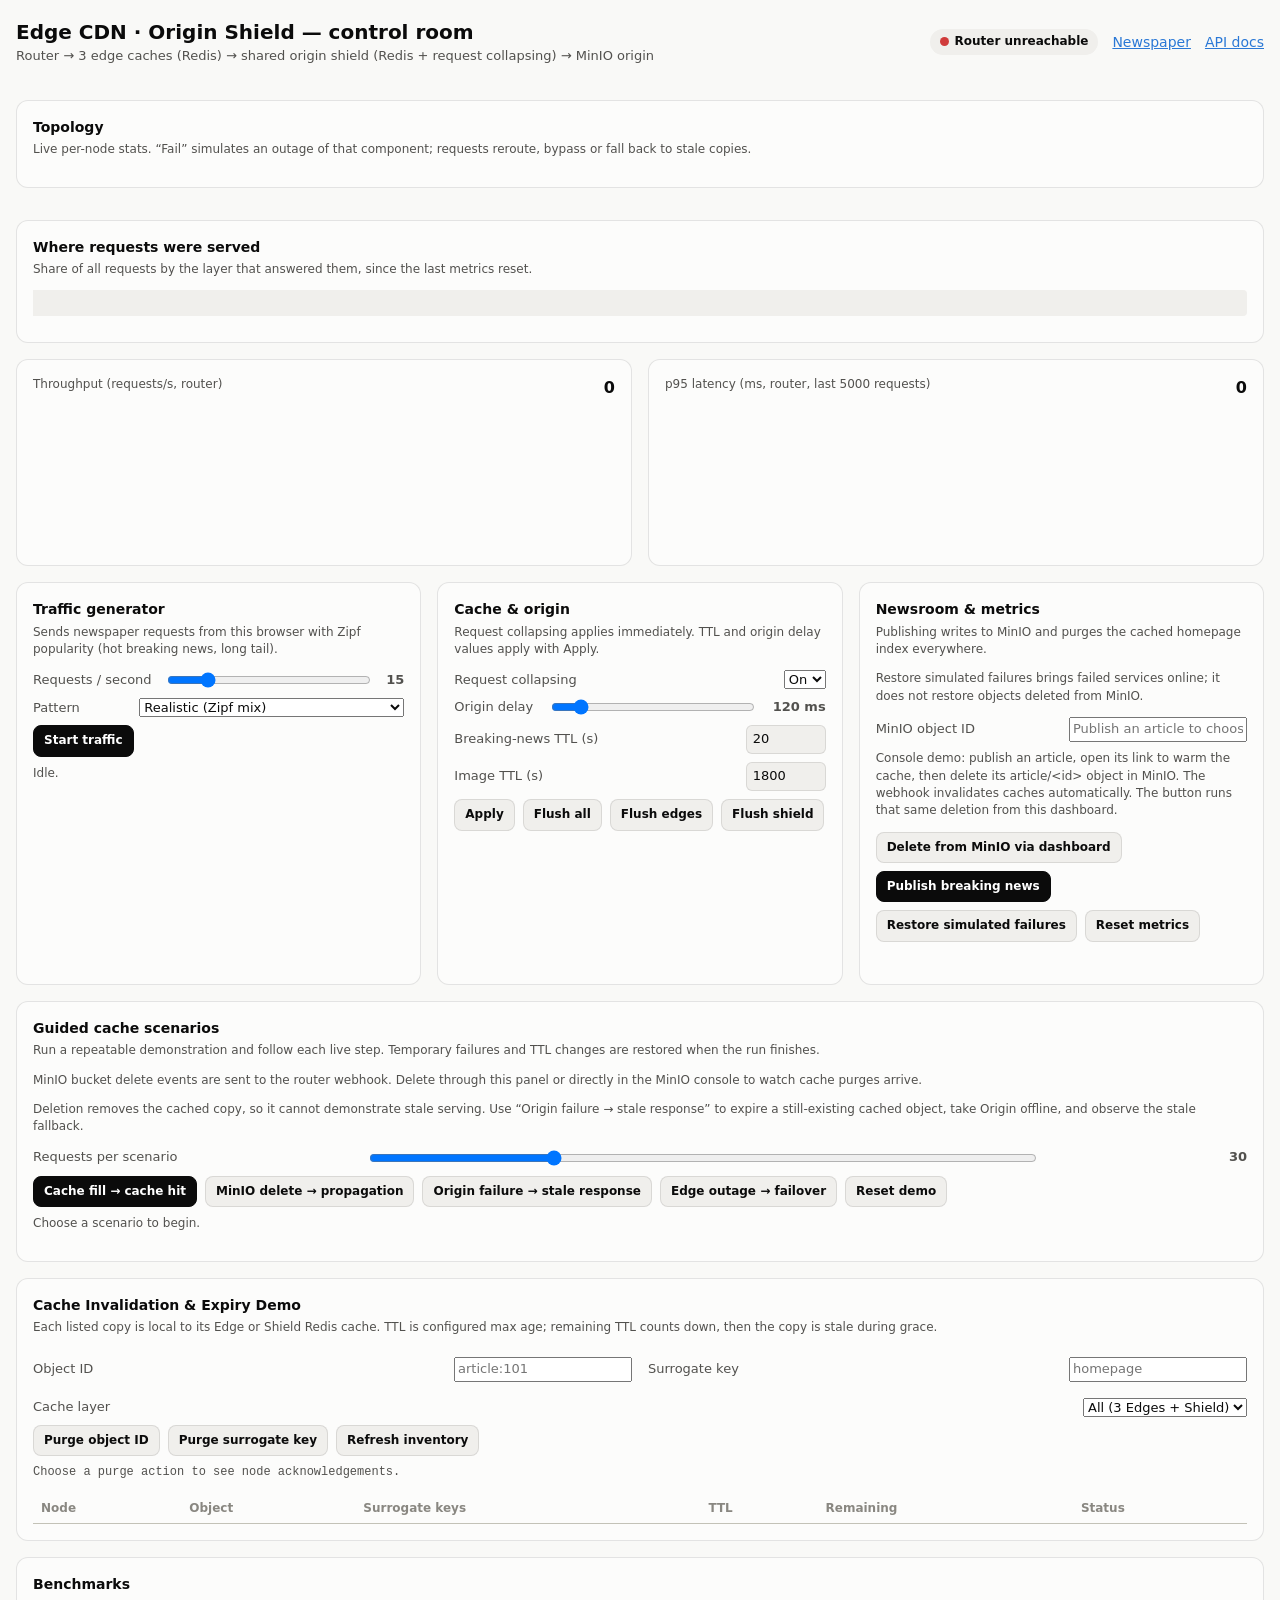
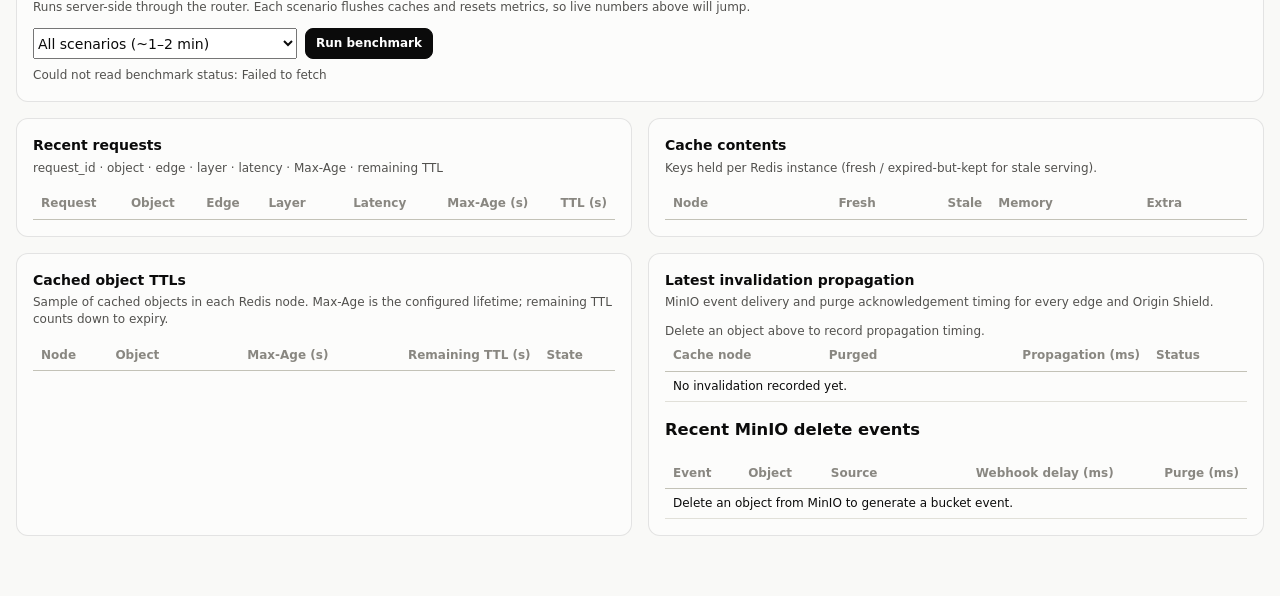
==== commit 6a4ac2e2: "Added copy buttons on surrogate keys and object keys" ====
--- a/services/web/dashboard.html
+++ b/services/web/dashboard.html
@@ -70,6 +70,9 @@
 button.danger { color: var(--critical); }
 button:disabled { opacity: .5; cursor: not-allowed; }
 .node button { width: 100%; }
+button.copy-key { padding: 2px 6px; margin-right: 5px; font-size: 10px; vertical-align: middle; }
+.cache-key { font-family: ui-monospace, SFMono-Regular, Consolas, monospace; }
+.copy-group { display: inline-flex; align-items: center; margin: 2px 8px 2px 0; }
 
 /* KPI tiles */
 .tiles { display: grid; grid-template-columns: repeat(5, minmax(0, 1fr)); gap: 12px; }
@@ -300,17 +303,18 @@
 let controlToken = "";
 try { controlToken = sessionStorage.getItem("control-token") || ""; } catch (e) { /* storage blocked */ }
 
-async function api(path, opts = {}) {
+async function api(path, opts = {}, retryAuth = true) {
   const headers = { "content-type": "application/json" };
   if (controlToken) headers["x-control-token"] = controlToken;
   const resp = await fetch(CDN_API + path, { headers, ...opts,
     body: opts.body ? JSON.stringify(opts.body) : undefined });
   if (resp.status === 401) {
+    if (!retryAuth) throw new Error("Control token was rejected");
     const entered = window.prompt("This action needs the control token (CONTROL_TOKEN):");
     if (entered) {
       controlToken = entered.trim();
       try { sessionStorage.setItem("control-token", controlToken); } catch (e) { /* storage blocked */ }
-      return api(path, opts);
+      return api(path, opts, false);
     }
     throw new Error("control token required");
   }
@@ -456,7 +460,7 @@
     $("overall").innerHTML = `<span class="dot" style="background:var(--critical)"></span>Router unreachable`;
   }
 }
-async function refreshSlow() {
+async function refreshSlow({ reportErrors = false } = {}) {
   try {
     const reqs = await api("/api/requests?limit=60");
     $("reqs").innerHTML = reqs.map((r) => `<tr><td>${esc(r.request_id)}</td><td>${esc(r.object_id)}</td><td>${esc(r.edge_id)}</td>
@@ -477,7 +481,14 @@
       `<td class="num">${fmt(Math.max(0, obj.expires_in ?? 0), 1)}</td><td>${obj.fresh ? "Fresh" : "Stale (logical TTL expired; grace period)"}</td></tr>`));
     $("ttl-samples").innerHTML = ttlRows.join("") || `<tr><td colspan="5">No cached objects yet. Send traffic to populate the caches.</td></tr>`;
     const inventory = await api("/cache/objects");
-    $("cache-inventory").innerHTML = inventory.objects.map((o) => `<tr><td>${esc(o.node)}</td><td>${esc(o.object_id)}</td><td>${esc((o.surrogate_keys || []).join(" "))}</td><td>${o.max_age ?? "–"}s</td><td>${fmt(o.remaining_ttl, 1)}s</td><td>${esc(o.status)}</td></tr>`).join("") || `<tr><td colspan="6">No cached objects. Request content to populate Edge and Shield.</td></tr>`;
+    $("cache-inventory").innerHTML = inventory.objects.map((o) => {
+      const objectId = esc(o.object_id);
+      const surrogateKeys = (o.surrogate_keys || []).map((key) => {
+        const safeKey = esc(key);
+        return `<span class="copy-group"><button type="button" class="copy-key" data-copy-value="${safeKey}" aria-label="Copy surrogate key ${safeKey}">Copy</button><code class="cache-key">${safeKey}</code></span>`;
+      }).join("") || "–";
+      return `<tr><td>${esc(o.node)}</td><td><button type="button" class="copy-key" data-copy-value="${objectId}" aria-label="Copy object key ${objectId}">Copy</button><code class="cache-key">${objectId}</code></td><td>${surrogateKeys}</td><td>${o.max_age ?? "–"}s</td><td>${fmt(o.remaining_ttl, 1)}s</td><td>${esc(o.status)}</td></tr>`;
+    }).join("") || `<tr><td colspan="6">No cached objects. Request content to populate Edge and Shield.</td></tr>`;
     const propagation = window.lastInvalidation;
     if (propagation) renderInvalidation(propagation);
     const events = await api("/api/invalidation/events?limit=10");
@@ -489,22 +500,74 @@
     if (events.length && (!window.lastInvalidation || window.lastInvalidation.event_id !== events[0].event_id)) {
       window.lastInvalidation = events[0]; renderInvalidation(events[0]);
     }
-  } catch (e) { /* router restarting */ }
-}
+  } catch (e) {
+    if (reportErrors) throw e;
+  }
+}
+
+async function copyToClipboard(value) {
+  if (navigator.clipboard && window.isSecureContext) {
+    await navigator.clipboard.writeText(value);
+    return;
+  }
+  const field = document.createElement("textarea");
+  field.value = value;
+  field.setAttribute("readonly", "");
+  field.style.position = "fixed";
+  field.style.opacity = "0";
+  document.body.appendChild(field);
+  field.select();
+  const copied = document.execCommand("copy");
+  field.remove();
+  if (!copied) throw new Error("Clipboard access is unavailable in this browser");
+}
+
+$("cache-inventory").addEventListener("click", async (event) => {
+  const button = event.target.closest("button[data-copy-value]");
+  if (!button) return;
+  const originalText = button.textContent;
+  button.disabled = true;
+  try {
+    await copyToClipboard(button.dataset.copyValue);
+    button.textContent = "Copied";
+    setTimeout(() => { if (button.isConnected) button.textContent = originalText; }, 1200);
+  } catch (error) {
+    $("purge-result").textContent = `Copy failed: ${error.message}`;
+  } finally {
+    button.disabled = false;
+  }
+});
 
 async function runManualPurge(kind) {
   const key = kind === "object_id" ? $("purge-object").value.trim() : $("purge-surrogate").value.trim();
   if (!key) { $("purge-result").textContent = `Enter a ${kind === "object_id" ? "object ID" : "surrogate key"}.`; return; }
+  const button = kind === "object_id" ? $("purge-by-object") : $("purge-by-surrogate");
+  button.disabled = true;
+  button.textContent = "Purging…";
   try {
     const response = await api("/cache/flush", { method: "POST", body: { layer: $("purge-layer").value, [kind]: key } });
-    window.lastInvalidation = { deleted: response.objects_invalidated, propagation_latency_ms: response.propagation_latency_ms, purged: response.result };
+    window.lastInvalidation = { event_name: `${response.purge_type} purge`, deleted: `${key} (${response.objects_invalidated} objects)`,
+      source: "dashboard", propagation_latency_ms: response.propagation_latency_ms, purged: response.result };
     $("purge-result").textContent = JSON.stringify(response, null, 2);
     refreshSlow();
   } catch (error) { $("purge-result").textContent = `Purge failed: ${error.message}`; }
+  finally {
+    button.disabled = false;
+    button.textContent = kind === "object_id" ? "Purge object ID" : "Purge surrogate key";
+  }
 }
 $("purge-by-object").addEventListener("click", () => runManualPurge("object_id"));
 $("purge-by-surrogate").addEventListener("click", () => runManualPurge("surrogate_key"));
-$("inventory-refresh").addEventListener("click", refreshSlow);
+$("inventory-refresh").addEventListener("click", async () => {
+  const button = $("inventory-refresh");
+  button.disabled = true;
+  try {
+    await refreshSlow({ reportErrors: true });
+    $("purge-result").textContent = "Cache inventory refreshed.";
+  } catch (error) {
+    $("purge-result").textContent = `Inventory refresh failed: ${error.message}`;
+  } finally { button.disabled = false; }
+});
 
 function renderInvalidation(result) {
   const perNode = result.purged || {};
@@ -771,18 +834,29 @@
   } finally { $("demo-reset").disabled = false; }
 });
 $("apply").addEventListener("click", async () => {
+  const button = $("apply");
+  button.disabled = true;
+  $("config-msg").textContent = "Applying settings to every cache node…";
   try {
     await api("/config", { method: "POST", body: { collapsing: $("collapsing").value === "true", origin_delay_ms: Number($("delay").value),
       ttls: { breaking: Number($("ttl-breaking").value), image: Number($("ttl-image").value), thumbnail: Number($("ttl-image").value) } } });
     appliedCollapsing = $("collapsing").value === "true";
     $("config-msg").textContent = "Applied to all nodes.";
-  } catch (e) { $("config-msg").textContent = "Failed: " + e.message; }
+  } catch (e) { $("config-msg").textContent = "Apply failed: " + e.message; }
+  finally { button.disabled = false; }
 });
 for (const layer of ["all", "edges", "shield"]) {
-  $(`flush-${layer}`).addEventListener("click", async () => {
-    const r = await api("/cache/flush", { method: "POST", body: { layer } });
-    const n = Object.values(r.result).reduce((a, b) => a + (b.flushed || 0), 0);
-    $("config-msg").textContent = `Flushed ${n} objects from ${layer}.`; refreshSlow();
+  const button = $(`flush-${layer}`);
+  button.addEventListener("click", async () => {
+    button.disabled = true;
+    $("config-msg").textContent = `Flushing ${layer}…`;
+    try {
+      const r = await api("/cache/flush", { method: "POST", body: { layer } });
+      const count = r.objects_invalidated ?? Object.values(r.result || {}).reduce((a, b) => a + (b.flushed || 0), 0);
+      $("config-msg").textContent = `Flushed ${count} objects from ${layer}.`;
+      await refreshSlow();
+    } catch (error) { $("config-msg").textContent = `Flush failed: ${error.message}`; }
+    finally { button.disabled = false; }
   });
 }
 $("publish").addEventListener("click", async () => {
@@ -813,8 +887,27 @@
   } catch (e) { $("news-msg").textContent = "Delete failed: " + e.message; }
   finally { button.disabled = false; button.textContent = "Delete from MinIO via dashboard"; }
 });
-$("restore").addEventListener("click", async () => { await api("/failure/reset", { method: "POST", body: {} }); $("news-msg").textContent = "Simulated failures cleared; MinIO content was not changed."; refresh(); });
-$("reset").addEventListener("click", async () => { await api("/metrics/reset", { method: "POST" }); history.rps = []; history.p95 = []; gen.sent = gen.failed = 0; refresh(); refreshSlow(); });
+$("restore").addEventListener("click", async () => {
+  const button = $("restore");
+  button.disabled = true;
+  try {
+    await api("/failure/reset", { method: "POST", body: {} });
+    $("news-msg").textContent = "Simulated failures cleared; MinIO content was not changed.";
+    refresh();
+  } catch (error) { $("news-msg").textContent = `Restore failed: ${error.message}`; }
+  finally { button.disabled = false; }
+});
+$("reset").addEventListener("click", async () => {
+  const button = $("reset");
+  button.disabled = true;
+  try {
+    await api("/metrics/reset", { method: "POST" });
+    history.rps = []; history.p95 = []; gen.sent = gen.failed = 0;
+    $("news-msg").textContent = "Metrics reset.";
+    refresh(); refreshSlow();
+  } catch (error) { $("news-msg").textContent = `Metrics reset failed: ${error.message}`; }
+  finally { button.disabled = false; }
+});
 
 /* ---------- benchmarks */
 const LABELS = {
@@ -852,23 +945,31 @@
 }
 let benchTimer = null;
 async function pollBench() {
-  const b = await api("/api/benchmark");
-  if (b.running) {
-    $("bench-msg").textContent = `Running “${b.scenario}” for ${Math.round(Date.now() / 1000 - b.started_at)} s…`;
-    $("run-bench").disabled = true;
-    if (!benchTimer) benchTimer = setInterval(pollBench, 1500);
-  } else {
+  try {
+    const b = await api("/api/benchmark");
+    if (b.running) {
+      $("bench-msg").textContent = `Running “${b.scenario}” for ${Math.round(Date.now() / 1000 - b.started_at)} s…`;
+      $("run-bench").disabled = true;
+      if (!benchTimer) benchTimer = setInterval(pollBench, 1500);
+    } else {
+      $("run-bench").disabled = false;
+      $("bench-msg").textContent = b.error ? "Benchmark failed: " + b.error : Object.keys(b.results).length ? "Latest results:" : "No benchmark run yet.";
+      clearInterval(benchTimer); benchTimer = null;
+    }
+    renderBench(b.results || {});
+  } catch (error) {
     $("run-bench").disabled = false;
-    $("bench-msg").textContent = b.error ? "Benchmark failed: " + b.error : Object.keys(b.results).length ? "Latest results:" : "No benchmark run yet.";
+    $("bench-msg").textContent = `Could not read benchmark status: ${error.message}`;
     clearInterval(benchTimer); benchTimer = null;
   }
-  renderBench(b.results);
 }
 $("run-bench").addEventListener("click", async () => {
+  const button = $("run-bench");
+  button.disabled = true;
   try { await api("/api/benchmark", { method: "POST", body: { scenario: $("scenario").value } }); }
-  catch (e) { $("bench-msg").textContent = e.message; return; }
+  catch (e) { $("bench-msg").textContent = `Benchmark failed to start: ${e.message}`; button.disabled = false; return; }
   if (!benchTimer) benchTimer = setInterval(pollBench, 1500);
-  pollBench();
+  await pollBench();
 });
 
 refresh(); refreshSlow(); loadConfig().catch(() => {}); pollBench().catch(() => {});
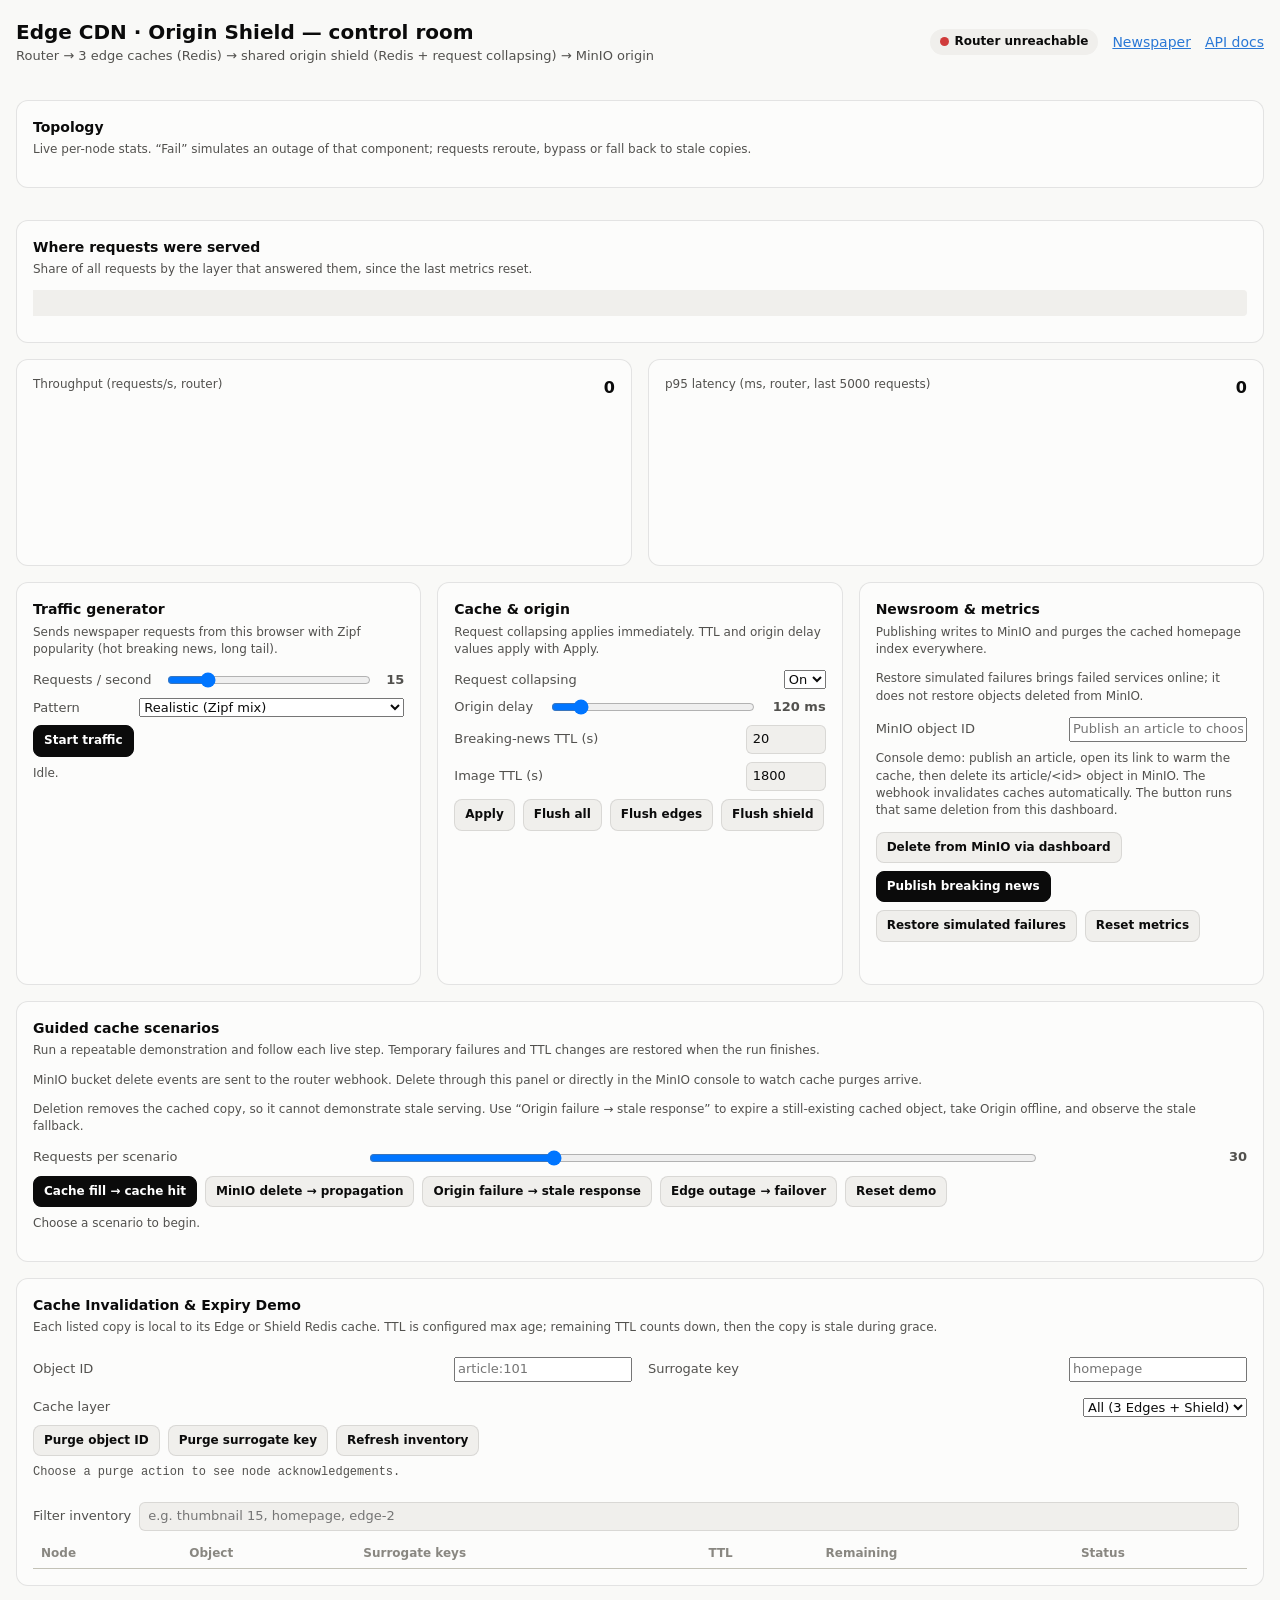
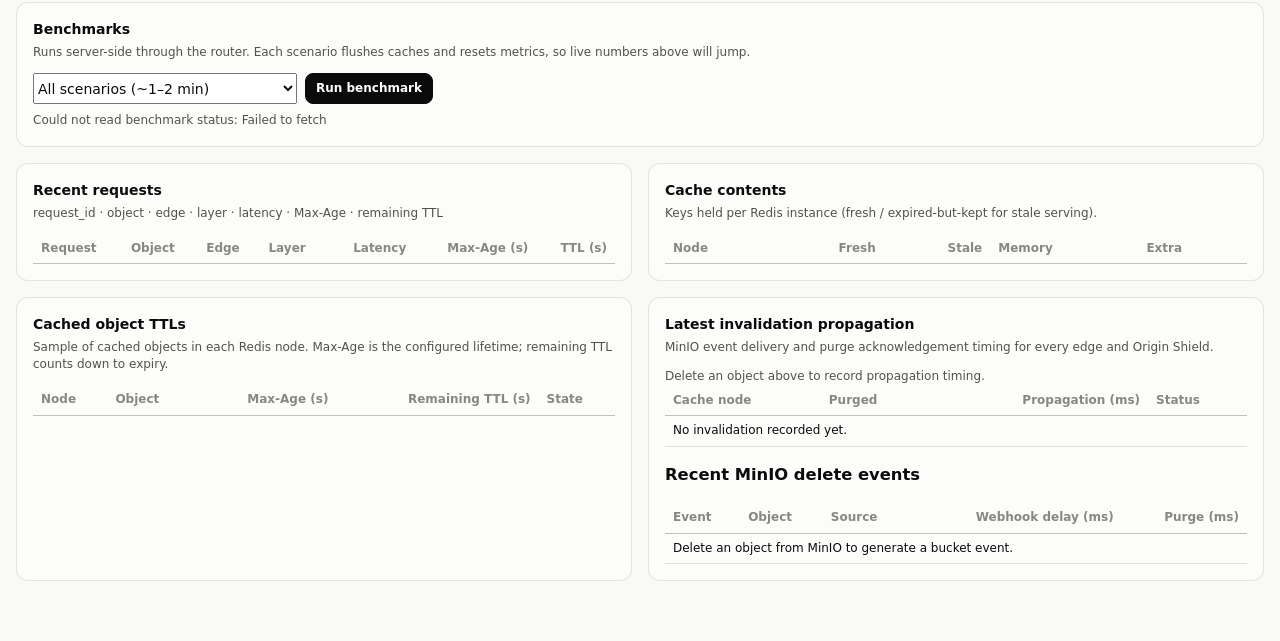
==== commit dada0f81: "Filters on surrogate and object keys" ====
--- a/services/web/dashboard.html
+++ b/services/web/dashboard.html
@@ -233,6 +233,7 @@
     <label>Cache layer <select id="purge-layer"><option value="all">All (3 Edges + Shield)</option><option value="edges">All Edges</option><option value="edge-1">Edge 1</option><option value="edge-2">Edge 2</option><option value="edge-3">Edge 3</option><option value="shield">Shield</option></select></label>
     <div class="btns"><button id="purge-by-object">Purge object ID</button><button id="purge-by-surrogate">Purge surrogate key</button><button id="inventory-refresh">Refresh inventory</button></div>
     <pre id="purge-result" class="msg">Choose a purge action to see node acknowledgements.</pre>
+    <div class="btns"><label style="flex:1;min-width:220px">Filter inventory <input id="inventory-filter" type="search" style="flex:1;padding:4px 8px;border-radius:6px;border:1px solid var(--border);background:var(--surface-2)" placeholder="e.g. thumbnail 15, homepage, edge-2" autocomplete="off"></label><span id="inventory-count" class="hint"></span></div>
     <div class="scroll"><table><thead><tr><th>Node</th><th>Object</th><th>Surrogate keys</th><th>TTL</th><th>Remaining</th><th>Status</th></tr></thead><tbody id="cache-inventory"></tbody></table></div>
   </section>
 
@@ -487,8 +488,10 @@
         const safeKey = esc(key);
         return `<span class="copy-group"><button type="button" class="copy-key" data-copy-value="${safeKey}" aria-label="Copy surrogate key ${safeKey}">Copy</button><code class="cache-key">${safeKey}</code></span>`;
       }).join("") || "–";
-      return `<tr><td>${esc(o.node)}</td><td><button type="button" class="copy-key" data-copy-value="${objectId}" aria-label="Copy object key ${objectId}">Copy</button><code class="cache-key">${objectId}</code></td><td>${surrogateKeys}</td><td>${o.max_age ?? "–"}s</td><td>${fmt(o.remaining_ttl, 1)}s</td><td>${esc(o.status)}</td></tr>`;
+      const searchText = esc([o.node, o.object_id, ...(o.surrogate_keys || []), o.status].join(" ").toLowerCase());
+      return `<tr data-search="${searchText}"><td>${esc(o.node)}</td><td><button type="button" class="copy-key" data-copy-value="${objectId}" aria-label="Copy object key ${objectId}">Copy</button><code class="cache-key">${objectId}</code></td><td>${surrogateKeys}</td><td>${o.max_age ?? "–"}s</td><td>${fmt(o.remaining_ttl, 1)}s</td><td>${esc(o.status)}</td></tr>`;
     }).join("") || `<tr><td colspan="6">No cached objects. Request content to populate Edge and Shield.</td></tr>`;
+    applyInventoryFilter();
     const propagation = window.lastInvalidation;
     if (propagation) renderInvalidation(propagation);
     const events = await api("/api/invalidation/events?limit=10");
@@ -504,6 +507,32 @@
     if (reportErrors) throw e;
   }
 }
+
+// Filter the cache inventory by node, object ID, surrogate key or status. Every space-separated
+// term must match, so "thumbnail 15" finds thumbnail:...-015. Re-applied after each 2.5 s refresh.
+function applyInventoryFilter() {
+  const input = $("inventory-filter");
+  if (!input) return;
+  const terms = input.value.toLowerCase().split(/\s+/).filter(Boolean);
+  const rows = [...$("cache-inventory").querySelectorAll("tr[data-search]")];
+  let shown = 0;
+  rows.forEach((row) => {
+    const match = terms.every((t) => row.dataset.search.includes(t));
+    row.hidden = !match;
+    if (match) shown++;
+  });
+  let empty = $("cache-inventory").querySelector("tr.filter-empty");
+  if (rows.length && !shown) {
+    if (!empty) {
+      empty = document.createElement("tr");
+      empty.className = "filter-empty";
+      empty.innerHTML = '<td colspan="6">No cached objects match this filter.</td>';
+      $("cache-inventory").appendChild(empty);
+    }
+  } else if (empty) empty.remove();
+  $("inventory-count").textContent = terms.length ? `${shown} of ${rows.length} shown` : (rows.length ? `${rows.length} objects` : "");
+}
+$("inventory-filter").addEventListener("input", applyInventoryFilter);
 
 async function copyToClipboard(value) {
   if (navigator.clipboard && window.isSecureContext) {
